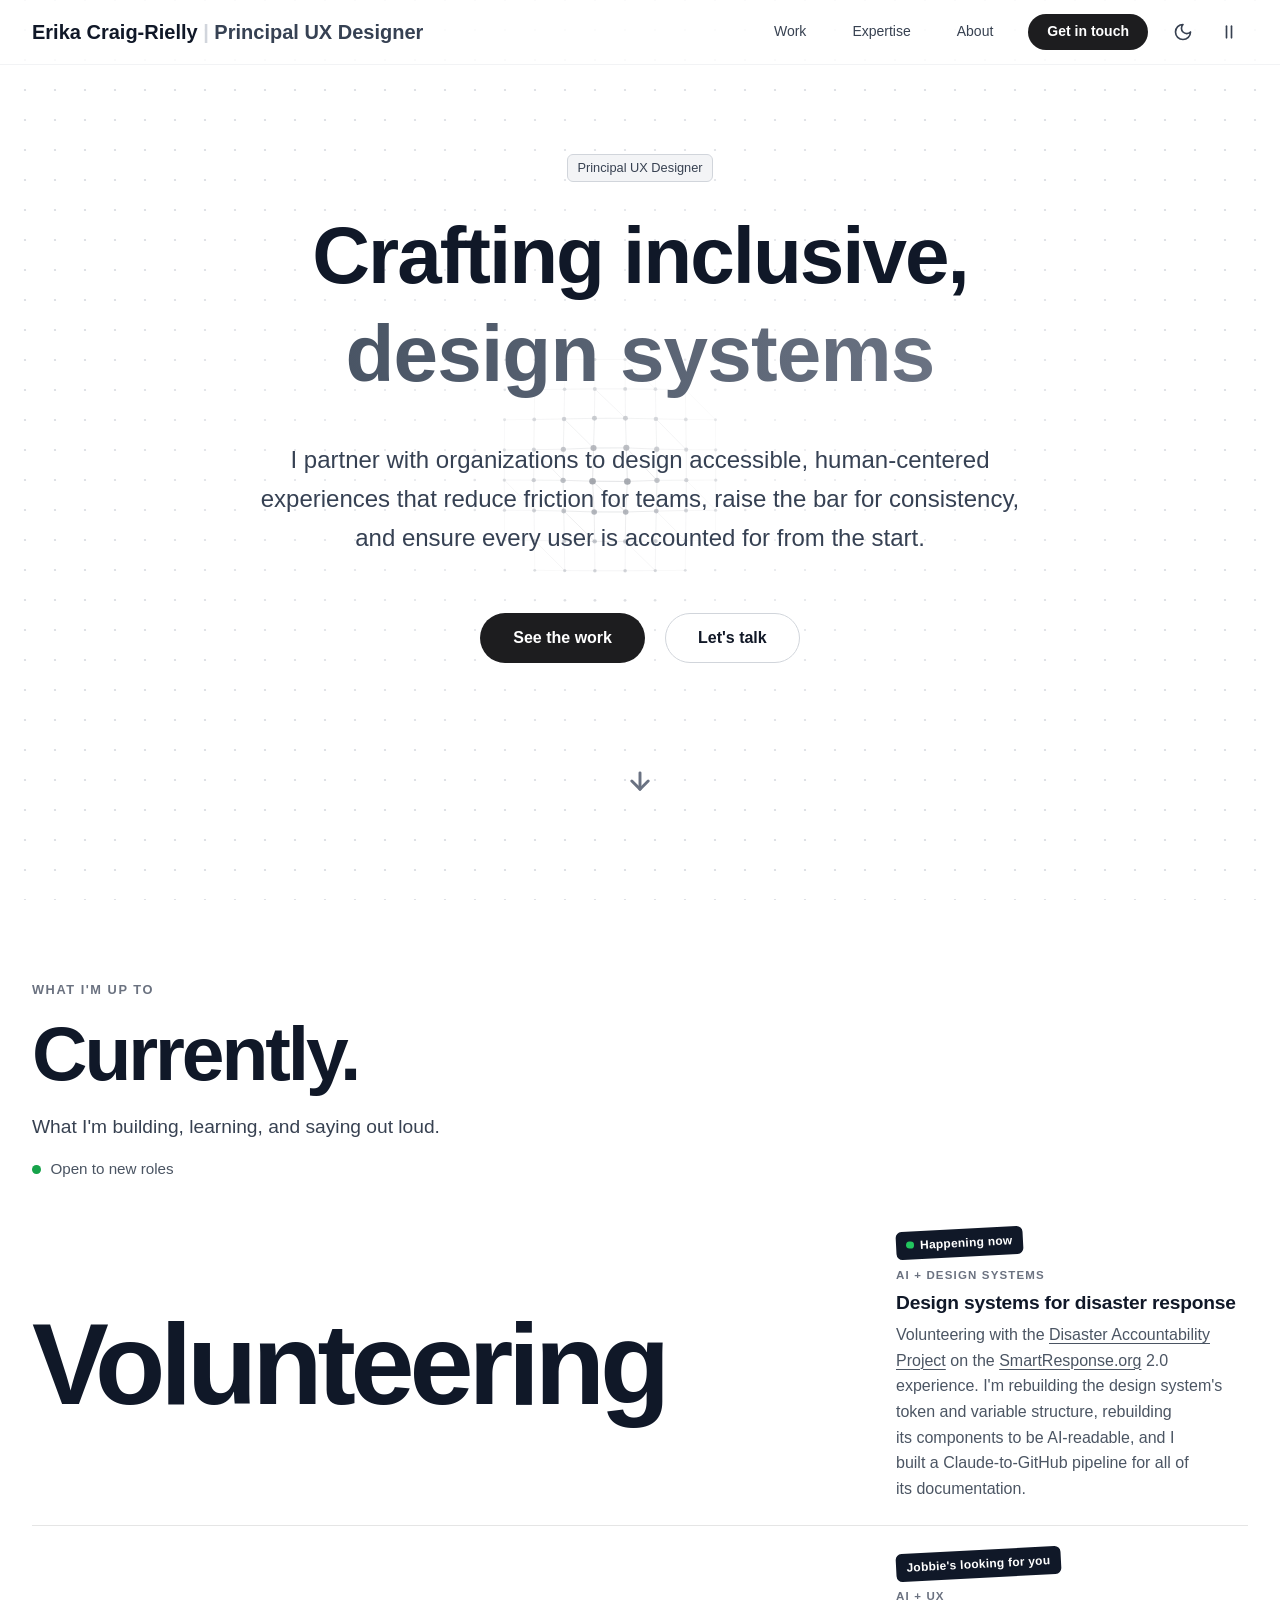
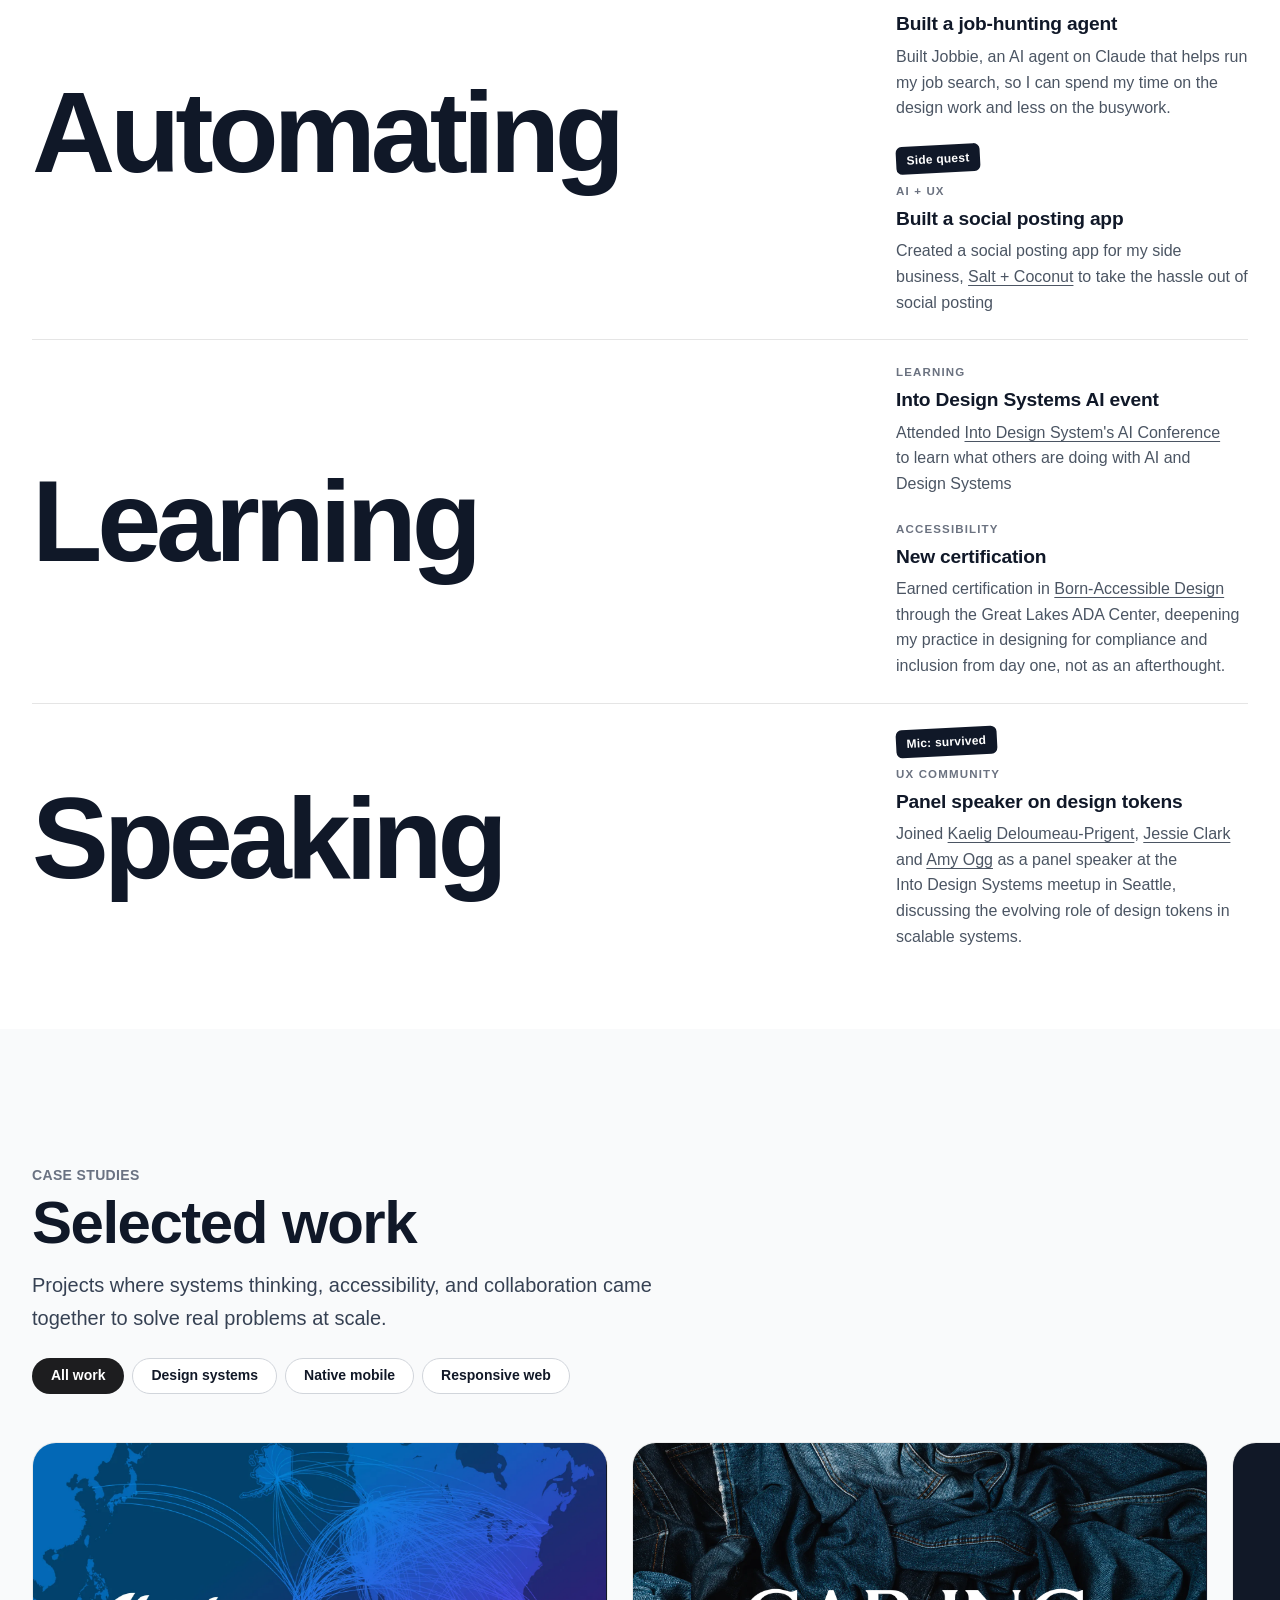
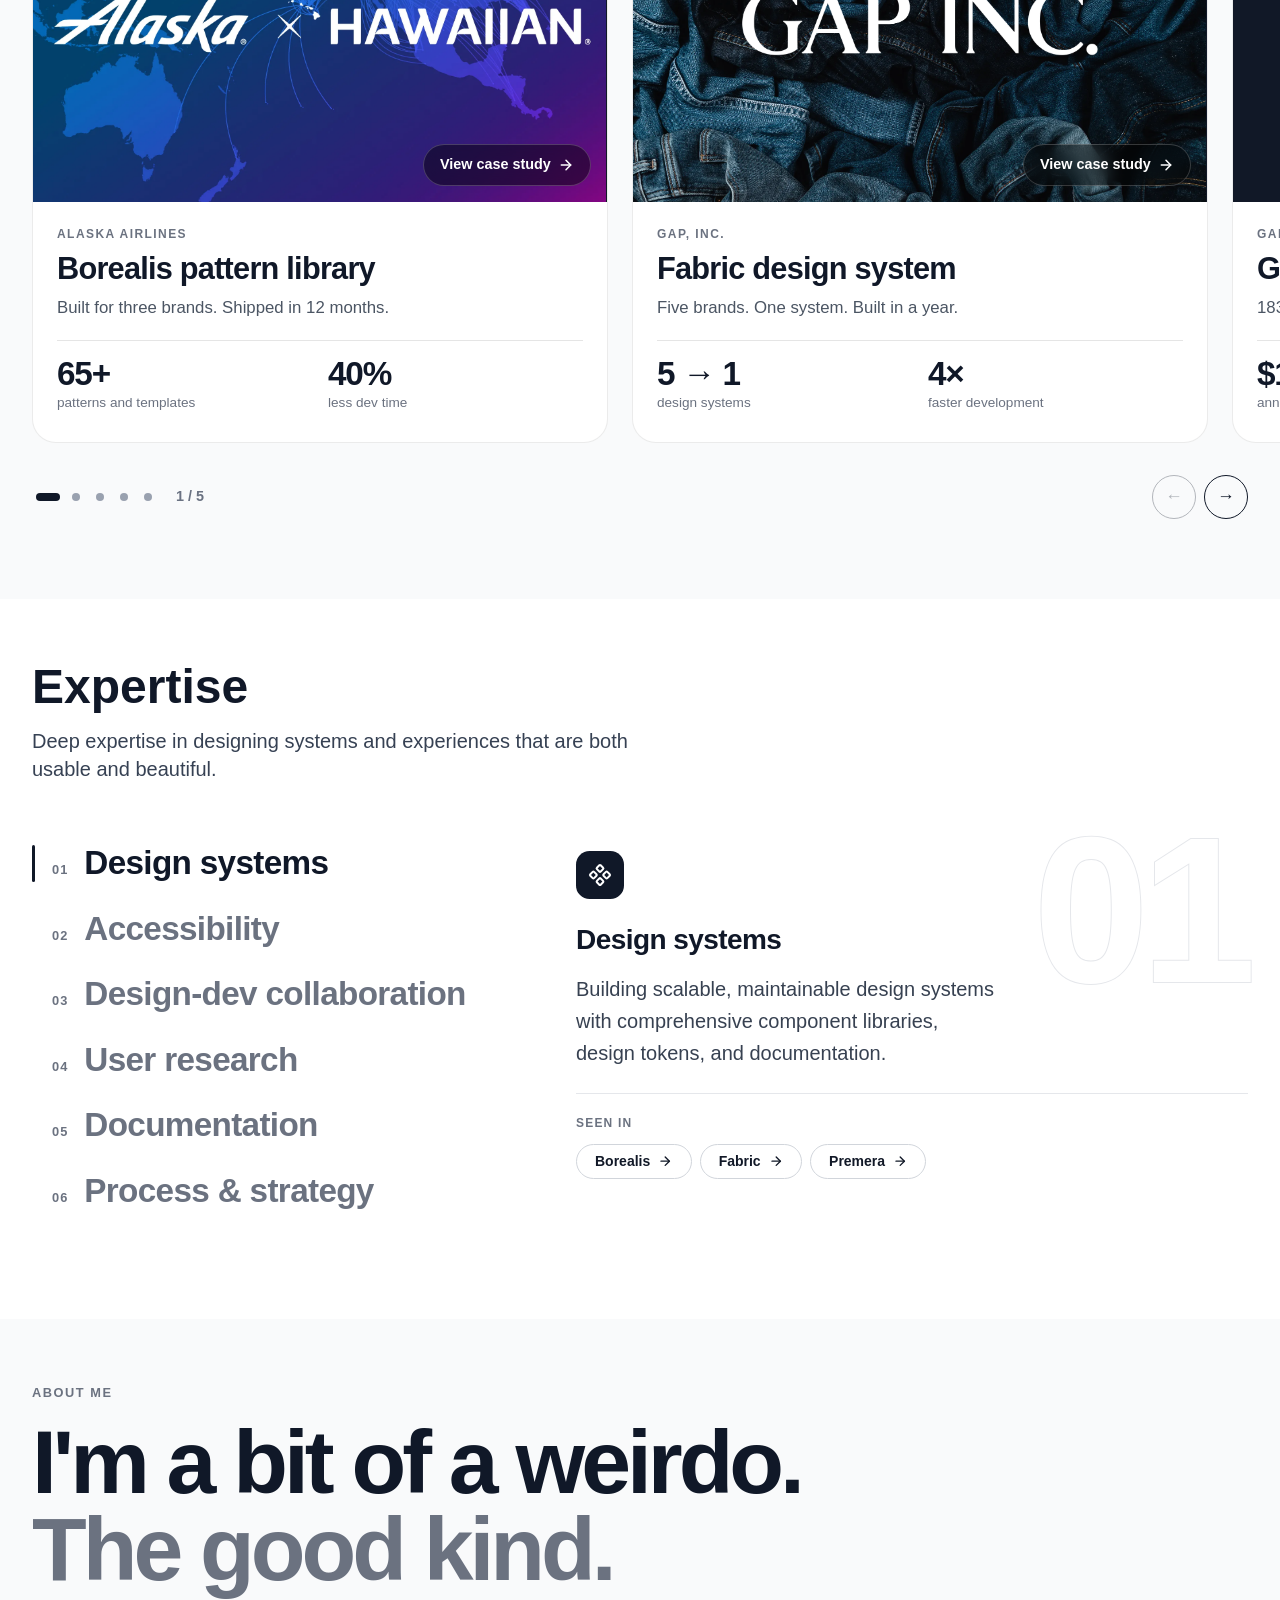
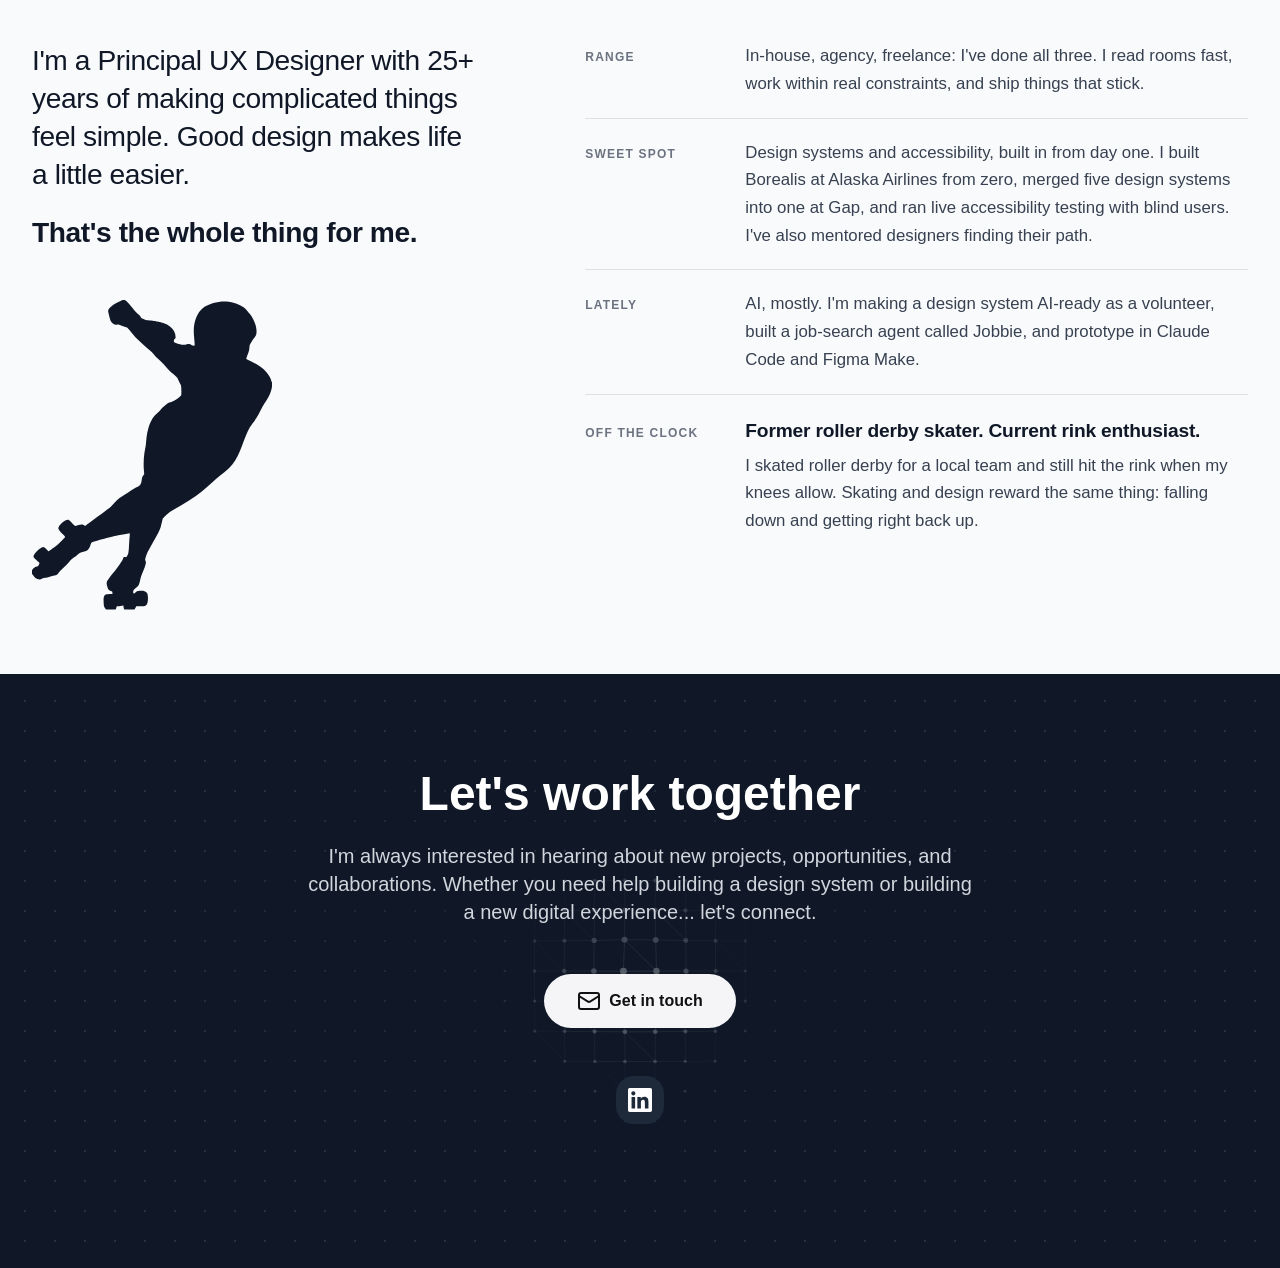
==== index.html @ 73c4fbef "Add portfolio site Co-Authored-By: Claude Opus 5.5 <noreply@anthropic.com> Claude-Session: https://c" ====
<!doctype html><html lang="en"><head><meta charset="utf-8"><meta name="viewport" content="width=device-width, initial-scale=1, viewport-fit=cover">
<title>Erika Craig-Rielly Portfolio</title>
<meta name="description" content="Seattle-based Principal UX Designer with 25+ years of experience. Design systems, responsive web, native mobile, accessibility, and AI workflows.">
<link rel="canonical" href="https://molecularleveldesigns.com/">
<meta property="og:type" content="website">
<meta property="og:url" content="https://molecularleveldesigns.com/">
<meta property="og:title" content="Erika Craig-Rielly | Principal UX Designer">
<meta property="og:description" content="Seattle-based Principal UX Designer with 25+ years of experience. Design systems, responsive web, native mobile, accessibility, and AI workflows.">
<link rel="stylesheet" href="site.css">
<script>
/* Pick light/dark before first paint. The viewer's data-theme wins; otherwise follow the OS. */
(function(){var r=document.documentElement,t=r.getAttribute('data-theme'),m=matchMedia('(prefers-color-scheme: dark)').matches;
if(t==='dark'||(t!=='light'&&m))r.classList.add('dark');})();
</script>
<style>
/* Motion layer on top of the existing site styles. Colors come from the site's own Tailwind tokens. */
:root{--ease-out:cubic-bezier(.16,1,.3,1);--ease-io:cubic-bezier(.65,0,.35,1);--page:#fff;--ink:#101828;color-scheme:light}
:root.dark{--page:#000;--ink:#fff;color-scheme:dark}
html{scroll-padding-top:72px}
html.ready{scroll-behavior:smooth}
html,body{overflow-x:clip}
body{background:var(--page);color:var(--ink);font-family:-apple-system,BlinkMacSystemFont,"Segoe UI",Roboto,"Helvetica Neue",Arial,sans-serif;-webkit-font-smoothing:antialiased}
#topnav{padding-top:env(safe-area-inset-top,0px)}
.dark .i-moon,html:not(.dark) .i-sun{display:none}
.paused .i-pause,html:not(.paused) .i-play{display:none}

/* small utility gaps not in the compiled stylesheet */
@media (min-width:48rem){.md\:inline-block{display:inline-block}}
.mb-4{margin-bottom:1rem}.object-left{object-position:left}.select-all{user-select:all}

/* scroll progress */
.progress{position:fixed;inset:0 0 auto;height:2px;z-index:60;background:var(--ink);transform-origin:0 50%;transform:scaleX(var(--p,0));opacity:.85;pointer-events:none}
#topnav{transition:box-shadow .4s var(--ease-out),background-color .3s}
#topnav.scrolled{box-shadow:0 8px 30px -12px rgb(0 0 0 / .18)}

/* hero entrance */
@keyframes rise{from{opacity:0;transform:translateY(28px);filter:blur(8px)}to{opacity:1;transform:none;filter:none}}
.enter{animation:rise 1s var(--ease-out) both;animation-delay:calc(var(--d,0) * 110ms + 80ms)}

/* rotating headline */
.rotator .words{display:inline-grid;justify-items:center}
/* every phrase on one line, so the block height never changes */
.rotator{font-size:1em;line-height:1.15;white-space:nowrap;margin-top:.12em;letter-spacing:-.01em}
@media (max-width:480px){#hero-heading{font-size:2.125rem}}
@media (min-width:768px){#hero-heading{font-size:5rem}}
.rotator .word{grid-area:1/1;display:inline-block;opacity:0;transform:translateY(.45em);filter:blur(10px);transition:opacity .7s var(--ease-out),transform .8s var(--ease-out),filter .7s var(--ease-out)}
.rotator .word.is-on{opacity:1;transform:none;filter:none}
.rotator .word.is-out{opacity:0;transform:translateY(-.45em);filter:blur(10px)}

/* hero background drift + parallax */
.hero-bg{transform:scale(1.12) scaleY(var(--flip,1));animation:drift 38s var(--ease-io) infinite alternate;will-change:transform}
.hero-bg.flip{--flip:-1}
@keyframes drift{from{transform:translate3d(-1.5%,0,0) scale(1.12) scaleY(var(--flip,1))}to{transform:translate3d(1.5%,-2%,0) scale(1.2) scaleY(var(--flip,1))}}

/* ===== "What I'm up to": bento grid (featured tile + five) ===== */
.now-head{display:flex;flex-wrap:wrap;align-items:flex-end;justify-content:space-between;gap:.75rem 2rem;margin-bottom:2.5rem}
.now-sub{display:inline-flex;align-items:center;gap:.6rem;font-size:.95rem;font-weight:500;color:#4b5563}
.dark .now-sub{color:#9ca3af}
.now-live{width:.55rem;height:.55rem;border-radius:50%;background:#16a34a;box-shadow:0 0 0 0 rgb(22 163 74 / .5);animation:livePulse 2.4s ease-out infinite}
@keyframes livePulse{0%{box-shadow:0 0 0 0 rgb(22 163 74 / .45)}70%,100%{box-shadow:0 0 0 .5rem rgb(22 163 74 / 0)}}
/* "Staying sharp": giant outlined verbs that ink in as they pass the middle of the screen */
#now{--sh-ink:#101828;--sh-bg:#fff;--sh-line:rgb(0 0 0 / .1)}
.dark #now{--sh-ink:#fff;--sh-bg:#0a0f1a;--sh-line:rgb(255 255 255 / .12)}
.sh-head{display:grid;gap:1rem 4rem;margin-bottom:3rem}
.sh-kicker{font-size:.8rem;font-weight:600;letter-spacing:.12em;text-transform:uppercase;color:#6b7280}
.sh-h{font-size:clamp(2.5rem,6vw,5rem);line-height:1;font-weight:800;letter-spacing:-.04em;color:var(--sh-ink)}
.sh-intro{display:grid;gap:1rem;align-content:end}
.sh-intro>p:first-child{font-size:1.2rem;line-height:1.55;color:#374151;max-width:40ch}
.dark .sh-intro>p:first-child{color:#d1d5db}
.sh-h{margin-bottom:.25rem}
.sh-list{list-style:none;margin:0;padding:0}
.sh-row:first-child{padding-top:0}
.sh-row:last-child{border-bottom:0;padding-bottom:0}
.sh-row{display:grid;gap:.75rem;padding:1.75rem 0;border-bottom:1px solid var(--sh-line)}
.sh-verb{font-size:clamp(2.75rem,9vw,7.5rem);line-height:.95;font-weight:800;letter-spacing:-.045em;color:var(--sh-ink);
  overflow-wrap:anywhere}
.sh-detail{position:relative;display:grid;gap:1.5rem;align-content:center}
.sh-entry{display:grid;gap:.3rem}
.sh-cat{font-size:.72rem;font-weight:600;letter-spacing:.1em;text-transform:uppercase;color:#6b7280}
.sh-title{font-size:1.2rem;font-weight:700;letter-spacing:-.01em;color:var(--sh-ink)}
.sh-text{color:#4b5563;line-height:1.6;max-width:46ch}
.dark .sh-text{color:#9ca3af}
.sh-text a{color:inherit!important;text-decoration:underline;text-underline-offset:3px;text-decoration-thickness:1px}
.sh-text a:hover{text-decoration-thickness:2px}
.sh-aside{justify-self:start;display:inline-flex;align-items:center;gap:.4rem;margin-bottom:.35rem;padding:.3rem .65rem;border-radius:6px;font-size:.75rem;font-weight:700;letter-spacing:.02em;
  background:var(--sh-ink);color:var(--sh-bg);transform:rotate(-3deg)}
.sh-aside.is-now::before{content:"";width:.45rem;height:.45rem;border-radius:50%;background:#22c55e}
@media (min-width:768px){
  .sh-row{grid-template-columns:minmax(0,1fr) minmax(16rem,22rem);column-gap:3rem;align-items:center;padding:1.5rem 0}
}
@supports (animation-timeline: view()){
  @keyframes shInk{0%,100%{color:var(--sh-bg)}38%,62%{color:var(--sh-ink)}}
  @keyframes shIn{from{opacity:0;transform:translateX(24px)}to{opacity:1;transform:none}}
  .sh-detail{animation:shIn linear both;animation-timeline:view(block 0% calc(25% + var(--foot, 0px)));animation-range:entry 10% cover 30%}
}
@media (prefers-reduced-motion: reduce){.sh-verb,.sh-detail{animation:none!important;color:var(--sh-ink)}.now-live{animation:none}}
html.paused .sh-verb,html.paused .sh-detail{animation:none!important;color:var(--sh-ink)}
html.paused .now-live{animation:none}

/* ===== Expertise explorer: big skill list (left) + detail panel with linked case studies (right) ===== */
.xe{display:grid;gap:1rem}
.xe-tab{all:unset;box-sizing:border-box;display:flex;align-items:baseline;gap:1rem;width:100%;cursor:default}
.xe-n{font-size:.8rem;font-weight:600;letter-spacing:.08em;color:#6b7280;font-variant-numeric:tabular-nums}
.xe-name{font-size:1.5rem;font-weight:700;letter-spacing:-.02em;line-height:1.15;color:#101828}
.dark .xe-name{color:#fff}
.xe-panel{position:relative;padding:1rem 0 .25rem 2.3rem;margin-top:.25rem}
.xe-big{position:absolute;right:0;top:-.1em;font-size:7rem;font-weight:800;line-height:1;letter-spacing:-.04em;color:#fff;-webkit-text-stroke:2px #e5e7eb;paint-order:stroke fill;pointer-events:none}
.dark .xe-big{-webkit-text-stroke-color:rgb(255 255 255 / .1);color:#0a0f1a}
.xe-ic{position:relative;width:3rem;height:3rem;border-radius:.85rem;display:grid;place-items:center;background:#101828;color:#fff;margin-bottom:1.25rem}
.dark .xe-ic{background:#fff;color:#101828}
.xe-h{display:none}
.xe-p{position:relative;font-size:1.1rem;line-height:1.6;color:#374151;max-width:38ch}
.dark .xe-p{color:#d1d5db}
.xe-seen{position:relative;margin-top:1.5rem;padding-top:1.25rem;border-top:1px solid #e5e7eb}
.dark .xe-seen{border-top-color:rgb(255 255 255 / .1)}
.xe-lab{font-size:.75rem;font-weight:600;letter-spacing:.1em;text-transform:uppercase;color:#6b7280;margin-bottom:.75rem}
.xe-chips{display:flex;flex-wrap:wrap;gap:.5rem}
.xe-chips svg{width:.9rem;height:.9rem}
.xe-item{padding:1.5rem 0;border-top:1px solid rgb(0 0 0 / .1)}
.dark .xe-item{border-top-color:rgb(255 255 255 / .12)}
@media (max-width:63.99rem){
  .xe{gap:0}
  .xe-item{padding:1.1rem 0}
  .xe-item:first-child{border-top:0;padding-top:.25rem}
  .xe-panel .xe-seen{border-top:0;padding-top:0}
  .xe-item:last-child{padding-bottom:0}
  .xe-tab{cursor:pointer;align-items:center}
  .xe-tab::after{content:"";margin-left:auto;width:.6rem;height:.6rem;border-right:2px solid currentColor;border-bottom:2px solid currentColor;transform:rotate(45deg) translate(-2px,-2px);transition:transform .25s ease;color:#6b7280}
  .xe-item.is-on .xe-tab::after{transform:rotate(-135deg)}
  .xe-item:not(.is-on) .xe-panel{display:none}
  .xe-tab:focus-visible{outline:2px solid currentColor;outline-offset:4px;border-radius:4px}
}
@media (min-width:64rem){
  .xe{grid-template-columns:minmax(0,5fr) minmax(0,7fr);grid-auto-rows:auto;column-gap:4rem;row-gap:0;align-items:start}
  .xe-item{display:contents}
  .xe-item{border:0!important;padding:0}
  .xe-tab{grid-column:1;position:relative;padding:.85rem 0 .85rem 1.25rem;cursor:pointer}
  .xe-tab::before{content:"";position:absolute;left:0;top:.9rem;bottom:.9rem;width:3px;border-radius:3px;background:#101828;transform:scaleY(0);transition:transform .35s cubic-bezier(.2,.8,.2,1)}
  .dark .xe-tab::before{background:#fff}
  .xe-name{font-size:clamp(1.6rem,2.6vw,2.4rem);color:#9ca3af;transition:color .2s ease}
  .dark .xe-name{color:#6b7280}
  .xe-tab:hover .xe-name{color:#4b5563}
  .dark .xe-tab:hover .xe-name{color:#d1d5db}
  .xe-item.is-on .xe-name{color:#101828}
  .dark .xe-item.is-on .xe-name{color:#fff}
  .xe-item.is-on .xe-tab::before{transform:scaleY(1)}
  .xe-tab:focus-visible{outline:2px solid currentColor;outline-offset:2px;border-radius:4px}
  .xe-panel{grid-column:2;grid-row:1 / span 6;margin-top:0;padding:1.25rem 0 0;min-height:100%;position:sticky;top:6rem;
    opacity:0;visibility:hidden;transform:translateY(10px);transition:opacity .35s ease,transform .45s cubic-bezier(.2,.8,.2,1),visibility 0s .45s}
  .xe-item.is-on .xe-panel{opacity:1;visibility:visible;transform:none;transition:opacity .35s ease .05s,transform .45s cubic-bezier(.2,.8,.2,1) .05s,visibility 0s}
  .xe-h{display:block;position:relative;font-size:1.75rem;font-weight:700;letter-spacing:-.02em;color:#101828;margin-bottom:.75rem}
  .dark .xe-h{color:#fff}
  .xe-p{font-size:1.25rem}
  .xe-big{font-size:13rem;top:-.12em;right:0}
}
@media (prefers-reduced-motion: reduce){.xe-panel,.xe-tab::before{transition:none!important;transform:none!important}}

/* ===== About: editorial, no cards ===== */
.ab-kicker{font-size:.8rem;font-weight:600;letter-spacing:.12em;text-transform:uppercase;color:#6b7280;margin-bottom:1rem}
.ab-h{font-size:clamp(2.6rem,7vw,6rem);line-height:.98;font-weight:800;letter-spacing:-.045em;color:#101828}
.dark .ab-h{color:#fff}
.ab-h span{display:block;color:#9ca3af}
.dark .ab-h span{color:#6b7280}
.ab-grid{display:grid;gap:2.5rem;margin-top:3rem}
.ab-lead p{font-size:clamp(1.35rem,2.2vw,1.9rem);line-height:1.35;letter-spacing:-.015em;font-weight:500;color:#101828}
.dark .ab-lead p{color:#fff}
.ab-lead .ab-kick{margin-top:1.25rem;font-weight:700}
.ab-facts{margin:0;display:grid}
.ab-fact{display:grid;gap:.4rem;padding:1.25rem 0;border-top:1px solid rgb(0 0 0 / .1)}
.dark .ab-fact{border-top-color:rgb(255 255 255 / .12)}
.ab-fact:first-child{border-top:0;padding-top:0}
.ab-fact dt{font-size:.75rem;font-weight:600;letter-spacing:.1em;text-transform:uppercase;color:#6b7280}
.ab-fact dd{margin:0;font-size:1.05rem;line-height:1.65;color:#374151}
.dark .ab-fact dd{color:#d1d5db}
.ab-derby{position:relative;display:grid;gap:2rem;align-items:end;margin-top:4rem;padding-top:3rem;border-top:1px solid rgb(0 0 0 / .1)}
.dark .ab-derby{border-top-color:rgb(255 255 255 / .12)}
.ab-derby-h{font-size:clamp(2rem,4.5vw,3.75rem);line-height:1.02;font-weight:800;letter-spacing:-.035em;color:#101828}
.dark .ab-derby-h{color:#fff}
.ab-derby-h span{display:block;color:#9ca3af}
.dark .ab-derby-h span{color:#6b7280}
.ab-derby-p{margin-top:1.25rem;font-size:1.05rem;line-height:1.65;color:#374151;max-width:48ch}
.dark .ab-derby-p{color:#d1d5db}
.ab-skater{justify-self:end}
.ab-skater svg{display:block;width:170px;height:auto;fill:#101828;transition:fill .3s}
.dark .ab-skater svg{fill:#fff}
@media (min-width:1024px){
  .ab-grid{grid-template-columns:minmax(0,5fr) minmax(0,7fr);column-gap:5rem;align-items:start}
  .ab-fact{grid-template-columns:8rem minmax(0,1fr);column-gap:2rem;align-items:baseline}
  .ab-derby{grid-template-columns:minmax(0,1fr) auto}
  .ab-skater svg{width:280px}
}

/* About: skater rides alongside the story instead of trailing after it */
.ab-lead p,.ab-fact dd{text-wrap:pretty}
.ab-skater .skater{animation:none!important;transform:none}
.ab-h,.ab-fact-derby strong{text-wrap:balance}
.ab-wrap{display:grid;grid-template-columns:minmax(0,1fr)}
.ab-wrap>.ab-grid{display:contents}
.ab-wrap>.ab-kicker{order:0}.ab-wrap>.ab-h{order:1}.ab-wrap .ab-lead{order:2;margin-top:2.5rem}.ab-wrap>.ab-skater{order:4}.ab-wrap .ab-facts{order:3;margin-top:2.5rem}
.ab-wrap>.ab-skater{justify-self:end;margin-top:2rem}
.ab-wrap>.ab-skater svg{width:150px}
.ab-fact-derby strong{display:block;margin-bottom:.35rem;font-size:1.2rem;font-weight:700;letter-spacing:-.01em;color:#101828}
.dark .ab-fact-derby strong{color:#fff}
@media (min-width:1024px){
  .ab-wrap{grid-template-columns:minmax(0,5fr) minmax(0,7fr);column-gap:5rem;align-items:start}
  .ab-wrap>.ab-kicker{grid-column:1 / -1;grid-row:1}
  .ab-wrap>.ab-h{grid-column:1 / -1;grid-row:2}
  .ab-wrap .ab-lead{grid-column:1;grid-row:3;margin-top:3rem}
  .ab-wrap>.ab-skater{grid-column:1;grid-row:4;margin-top:3rem;justify-self:start}
  .ab-wrap .ab-facts{grid-column:2;grid-row:3 / span 2;margin-top:3rem}
  .ab-wrap>.ab-skater svg{width:240px}
}

/* footer: same molecular dot field as the hero, tuned for the dark band */
.foot-field{position:absolute;inset:0;width:100%;height:100%;z-index:0;touch-action:pan-y;
  -webkit-mask-image:radial-gradient(ellipse 55% 55% at 50% 45%,rgb(0 0 0 / .3) 0%,#000 75%);mask-image:radial-gradient(ellipse 55% 55% at 50% 45%,rgb(0 0 0 / .3) 0%,#000 75%)}

/* home work filters: one swipeable row on phones and tablets, running to the screen edges */
@media (max-width:63.99rem){
  .ftabs{flex-wrap:nowrap;overflow-x:auto;scrollbar-width:none;overscroll-behavior-x:contain;margin-inline:-1.5rem;padding:.25rem 1.5rem;scroll-padding-inline:1.5rem}
  .ftabs::-webkit-scrollbar{display:none}
  .ftabs>.ftab{flex:none}
}

/* "Staying sharp" on phones: one swipeable card per activity, edge to edge, dots below */
.sh-pager{display:none}
@media (max-width:47.99rem){
  ol.sh-list{display:flex;gap:1rem;overflow-x:auto;scroll-snap-type:x mandatory;scrollbar-width:none;overscroll-behavior-x:contain;margin-inline:-1.5rem;padding-inline:1.5rem;scroll-padding-inline:1.5rem;align-items:stretch}
  ol.sh-list::-webkit-scrollbar{display:none}
  ol.sh-list>.sh-row{flex:0 0 86%;min-width:0;scroll-snap-align:start;border-bottom:0;padding:0;align-content:start}
  ol.sh-list .sh-verb{font-size:2.6rem}
  .sh-pager{display:flex;gap:.5rem;align-items:center;margin-top:1.75rem}
  .sh-pip{position:relative;width:.5rem;height:.5rem;padding:0;border:0;border-radius:9999px;background:#9ca3af;cursor:pointer;transition:width .3s ease,background-color .3s ease}
  .sh-pip::before{content:"";position:absolute;inset:-18px -4px}
  .sh-pip[aria-current=true]{width:1.5rem;background:#111827}
  .dark .sh-pip{background:#4b5563}
  .dark .sh-pip[aria-current=true]{background:#fff}
}

/* phones: the hero hugs its content, so Selected work sits the same distance below it as other sections */
@media (max-width:47.99rem){
  #hero{min-height:auto;padding-top:6.5rem;padding-bottom:1rem}
  #hero a[href="#now"]{margin-top:2.5rem}
  #work{padding-top:3rem}
  #work .wk-head{margin-top:0}
}

/* phones: a tighter About section */
@media (max-width:47.99rem){
  #about{padding-top:3rem;padding-bottom:3rem}
  #about .ab-kicker{margin-bottom:.6rem}
  #about .ab-h{font-size:2.35rem}
  #about .ab-wrap .ab-lead{margin-top:1.5rem}
  #about .ab-lead p{font-size:1.2rem;line-height:1.4}
  #about .ab-lead .ab-kick{margin-top:.75rem}
  #about .ab-wrap .ab-facts{margin-top:1.75rem}
  #about .ab-fact{padding:1rem 0;gap:.3rem}
  #about .ab-fact:first-child{padding-top:0}
  #about .ab-fact dd{font-size:1rem;line-height:1.6}
  #about .ab-fact-derby strong{font-size:1.1rem}
  #about .ab-wrap>.ab-skater{margin-top:.5rem}
  #about .ab-wrap>.ab-skater svg{width:110px}
}

/* typography: no widows or orphans anywhere (even line breaks for body copy, balanced headings) */
p,li,dd,dt,blockquote,figcaption{text-wrap:pretty}
h1,h2,h3,h4,h5,h6{text-wrap:balance}

/* mobile menu (below 768px the nav links collapse behind a menu button) */
.nav-menu-btn .i-close,.nav-menu-btn[aria-expanded=true] .i-menu{display:none}
.nav-menu-btn[aria-expanded=true] .i-close{display:inline}
.mobile-menu{display:grid;gap:0;padding:.25rem 0 1.5rem}
.mobile-menu .mm-link{display:block;padding:.9rem 0;font-size:1.25rem;font-weight:600;letter-spacing:-.01em;color:#101828;border-bottom:1px solid rgb(0 0 0 / .08);text-decoration:none}
.dark .mobile-menu .mm-link{color:#fff;border-bottom-color:rgb(255 255 255 / .1)}
.mobile-menu .btn{justify-self:start;margin-top:1.25rem}
.mobile-menu .btn svg{width:.9rem;height:.9rem}
@media (min-width:48rem){.nav-menu-btn,.mobile-menu{display:none!important}}

/* ===== Accessibility pass ===== */
/* contrast: small gray labels reach 4.5:1 and large gray display text reaches 3:1, in both themes */
html:not(.dark) :is(#outcomes-section, .fs-head) .text-gray-400, html:not(.dark) span.text-gray-400{color:#6b7280}
html:not(.dark) .fs-tab:not([aria-selected="true"]) .fs-tab-n{color:#4b5563;opacity:1}
html:not(.dark) .ramp-before span{color:#6b7280}
html:not(.dark) .xe-name{color:#6b7280}
html:not(.dark) .ab-h span{color:#6b7280}
html.dark :is(.sh-kicker,.sh-cat,.wk-client,.wk-lab,.xe-lab,.xe-n,.ab-kicker,.ab-fact dt,.fs-kicker,.ch-label,.n-kind,.ramp-after small,cite,.now-sub){color:#9ca3af}
html.dark figcaption{color:#9ca3af}
/* touch targets: every pagination dot is at least 24px wide */
button.dot{min-width:24px}
/* chapter panels can take keyboard focus (so their content can be scrolled and read) */
.fs-track:focus-visible{outline:2px solid currentColor;outline-offset:4px;border-radius:8px}
/* swipe rows take keyboard focus only while they actually scroll (set in script) */
.swipe-focus:focus-visible{outline:2px solid currentColor;outline-offset:4px;border-radius:8px}
/* pagination dots: each button is a 24px target; the visible dot is drawn inside it */
.sap-pager,.sh-pager{gap:0!important}
button.sap-pip,button.sh-pip{width:24px!important;height:24px!important;min-width:24px;background:none!important;display:inline-flex;align-items:center;justify-content:center;padding:0}
button.sap-pip[aria-current=true],button.sh-pip[aria-current=true]{width:32px!important}
button.sap-pip::before,button.sh-pip::before{content:none!important}
button.sap-pip::after,button.sh-pip::after{content:"";display:block;width:.5rem;height:.5rem;border-radius:9999px;background:#9ca3af;transition:width .3s ease,background-color .3s ease}
button.sap-pip[aria-current=true]::after,button.sh-pip[aria-current=true]::after{width:1.5rem;background:#111827}
.dark button.sap-pip::after,.dark button.sh-pip::after{background:#4b5563}
.dark button.sap-pip[aria-current=true]::after,.dark button.sh-pip[aria-current=true]::after{background:#fff}
.ba-pager button.sap-pip::after{background:#4b5563}
.ba-pager button.sap-pip[aria-current=true]::after{background:#fff}

/* ===== Button system: 2 sizes (sm, lg) x primary / secondary / ghost (+ icon).
   Every button hovers the same way: a color shift only, no movement, no shadow change. ===== */
.btn{display:inline-flex;align-items:center;justify-content:center;gap:.5rem;border-radius:9999px;border:1px solid transparent;font-weight:600;line-height:1.25;white-space:nowrap;text-decoration:none;cursor:pointer;box-shadow:none;transform:none;transition:background-color .2s ease,border-color .2s ease,color .2s ease}
.btn.hidden{display:none}
@media (min-width:768px){.btn.md\:inline-flex{display:inline-flex}}
.btn-sm{padding:.5rem 1.125rem;font-size:.875rem}
.btn-lg{padding:.875rem 2rem;font-size:1rem}
.btn-icon{padding:.5rem;border-radius:9999px}
.btn:focus-visible{outline:2px solid #1d1d1f;outline-offset:3px}
.dark .btn:focus-visible,.btn.on-dark:focus-visible{outline-color:#fff}
.btn-primary{background:#1d1d1f;color:#fff}
.btn-primary:hover{background:#48484a}
.dark .btn-primary,.btn-primary.on-dark{background:#f5f5f7;color:#111}
.dark .btn-primary:hover,.btn-primary.on-dark:hover{background:#d1d5db}
.btn-secondary{background:#fff;border-color:#d1d5db;color:#111827}
.btn-secondary:hover{background:#e5e7eb;border-color:#9ca3af}
.dark .btn-secondary,.btn-secondary.on-dark{background:rgb(255 255 255 / .08);border-color:rgb(255 255 255 / .25);color:#fff}
.dark .btn-secondary:hover,.btn-secondary.on-dark:hover{background:#3a3a3c;border-color:rgb(255 255 255 / .45)}
.btn-ghost{background:transparent;color:#374151;font-weight:500}
.btn-ghost:hover{background:#e5e7eb;color:#111827}
.dark .btn-ghost{color:#d1d5db}
.dark .btn-ghost:hover{background:#3a3a3c;color:#fff}
/* round arrow buttons use the same hover as secondary */
.wk-arrows button:hover:not(:disabled),.fs-pager button.fs-prev:hover:not(:disabled),.fs-pager button.fs-next:hover:not(:disabled){background:#e5e7eb;color:#111827}
.dark .wk-arrows button:hover:not(:disabled),.dark .fs-pager button.fs-prev:hover:not(:disabled),.dark .fs-pager button.fs-next:hover:not(:disabled){background:#3a3a3c;color:#fff}

/* magnetic buttons */
.magnet{display:inline-flex;align-items:center;gap:.5rem;transform:translate(var(--mx,0),var(--my,0));transition:transform .35s var(--ease-out),box-shadow .3s,background-color .3s}

/* case study imagery: hover */
.cs-frame{transition:box-shadow .7s var(--ease-out)}
.group:hover .cs-frame{box-shadow:0 40px 80px -30px rgb(0 0 0 / .35)}
.cs-img{transition:transform 1.1s var(--ease-out)}
.group:hover .cs-img{transform:scale(1.05)}
.gap-logo{transition:transform 1.1s var(--ease-out)}
.group:hover .gap-logo{transform:translate(-50%,-50%) scale(.96)}
.cs-pill{transition:background-color .3s,transform .5s var(--ease-out)}
.group:hover .cs-pill{background:rgb(0 0 0 / .62);transform:translateY(-4px)}
.ic{transition:transform .5s var(--ease-out)}
.outcome:hover .ic,.exp-card:hover .ic{transform:rotate(-8deg) scale(1.08)}
.exp-card,.now-card{transition:transform .5s var(--ease-out),box-shadow .5s,border-color .3s}
.exp-card:hover,.now-card:hover{transform:translateY(-6px)}

/* filter transitions */
.case{transition:opacity .45s var(--ease-out),transform .45s var(--ease-out)}
.case.is-leaving{opacity:0;transform:translateY(16px)}
.case[hidden]{display:none}

/* now carousel: full-bleed like the original */
.now-track{margin-left:calc(50% - 50vw);width:100vw;padding-left:max(24px,calc(50vw - 50% + 0px));padding-right:max(24px,calc(50vw - 50%))}
@media (min-width:80rem){.now-track{padding-left:calc(50vw - 40rem + 2rem);padding-right:calc(50vw - 40rem + 2rem)}}

/* skater: idle glide */
.skater{transform-origin:45% 98%;animation:glide 5.5s var(--ease-io) infinite}
@keyframes glide{0%,100%{transform:rotate(-2.5deg) translateX(-6px)}50%{transform:rotate(2.5deg) translateX(10px)}}

/* scroll-driven reveals. Without support, everything simply stays visible. */
@supports (animation-timeline: view()){
  @keyframes reveal{from{opacity:0;transform:translateY(48px)}to{opacity:1;transform:none}}
  @keyframes unclip{from{clip-path:inset(7% 5% 7% 5% round 48px);transform:scale(.97)}to{clip-path:inset(0 0 0 0 round 24px);transform:none}}
  @keyframes parallax{from{transform:scale(1.14) translateY(-4%)}to{transform:scale(1.04) translateY(4%)}}
  @keyframes slideL{from{opacity:0;transform:translateX(56px)}to{opacity:1;transform:none}}
  @keyframes skateIn{from{opacity:0;translate:120px 0}to{opacity:1;translate:0 0}}
  @keyframes track{from{letter-spacing:.06em;opacity:.2}to{letter-spacing:-.025em;opacity:1}}

  .rv-head{animation:reveal linear both;animation-timeline:view(block 0% calc(25% + var(--foot, 0px)));animation-range:entry 5% cover 28%}
  .big-head{animation-name:track}
  .cs-frame{animation:unclip linear both;animation-timeline:view(block 0% calc(25% + var(--foot, 0px)));animation-range:entry 0% cover 40%}
  .cs-parallax{animation:parallax linear both;animation-timeline:view(block 0% calc(25% + var(--foot, 0px)));animation-range:cover 0% cover 100%}
  .cs-copy{animation:reveal linear both;animation-timeline:view(block 0% calc(25% + var(--foot, 0px)));animation-range:entry 0% cover 25%}
  .outcome{animation:slideL linear both;animation-timeline:view(block 0% calc(25% + var(--foot, 0px)));animation-range:entry calc(var(--i) * 12%) cover calc(18% + var(--i) * 5%)}
  #now{view-timeline-name:--now;view-timeline-inset:0% calc(25% + var(--foot, 0px))}
  .now-card{animation:slideL linear both;animation-timeline:--now;animation-range:entry calc(5% + var(--i) * 6%) cover calc(30% + var(--i) * 4%)}
  .exp-card{animation:reveal linear both;animation-timeline:view(block 0% calc(25% + var(--foot, 0px)));animation-range:entry calc(var(--i) * 6%) cover calc(22% + var(--i) * 3%)}
  .skater-wrap{animation:skateIn linear both;animation-timeline:view(block 0% calc(25% + var(--foot, 0px)));animation-range:entry 0% cover 35%}

  /* case study page */
  @keyframes fillX{from{transform:scaleX(0)}to{transform:scaleX(1)}}
  @keyframes growY{from{transform:scaleY(0)}to{transform:scaleY(1)}}
  @keyframes pop{from{opacity:0;transform:scale(.6)}to{opacity:1;transform:none}}
  @keyframes slideR{from{opacity:0;transform:translateX(-56px)}to{opacity:1;transform:none}}
  @keyframes heroOut{to{transform:scale(1.08) translateY(6%);filter:brightness(.8)}}
  .rv{animation:reveal linear both;animation-timeline:view(block 0% calc(25% + var(--foot, 0px)));animation-range:entry calc(var(--i,0) * 6%) cover calc(24% + var(--i,0) * 3%)}
  .quote{position:relative}
  .quote::before{content:"";position:absolute;left:0;top:0;bottom:0;width:4px;background:currentColor;transform-origin:50% 0;animation:growY linear both;animation-timeline:view(block 0% calc(25% + var(--foot, 0px)));animation-range:entry 10% cover 35%}
  .chip{animation:pop linear both;animation-timeline:view(block 0% calc(25% + var(--foot, 0px)));animation-range:entry calc(var(--i,0) * 4%) cover calc(20% + var(--i,0) * 3%)}
  .from-left{animation:slideR linear both;animation-timeline:view(block 0% calc(25% + var(--foot, 0px)));animation-range:entry 0% cover 30%}
  .from-right{animation:slideL linear both;animation-timeline:view(block 0% calc(25% + var(--foot, 0px)));animation-range:entry 0% cover 30%}
  .steps{view-timeline-name:--steps;view-timeline-inset:0% calc(25% + var(--foot, 0px));position:relative}
  .steps-line{position:absolute;left:-14px;top:24px;bottom:24px;width:2px;background:currentColor;opacity:.5;transform-origin:50% 0;animation:growY linear both;animation-timeline:--steps;animation-range:contain 0% contain 100%}
  .cs-hero-img{animation:heroOut linear both;animation-timeline:scroll(root);animation-range:0 70vh}
}
@media (max-width:63.99rem){.steps-line{display:none}}
.cs-hero-img{transform-origin:50% 30%}
@media (min-width:48rem){body.cs-page{--foot:110px}}
.bar-fill{transform-origin:0 50%;transition:transform 1.3s var(--ease-out) .1s}
.bar-fill.pre{transform:scaleX(0);transition:none}
@keyframes kenburns{from{scale:1.12}to{scale:1}}
.cs-hero-wrap{animation:kenburns 2.4s var(--ease-out) both}
.step{transition:background-color .4s,transform .5s var(--ease-out)}
.step:hover{transform:translateX(6px)}
.step .num{transition:color .4s}
.step:hover .num{color:currentColor}
.brand-card{transition:transform .5s var(--ease-out),box-shadow .5s}
.brand-card:hover{transform:translateY(-4px);box-shadow:0 20px 40px -24px rgb(0 0 0 / .3);position:relative;z-index:1}


/* overview: sticky intro + constraint list that highlights the one in focus */
.ov-grid{display:grid;gap:3rem}
@media (min-width:64rem){.ov-grid{grid-template-columns:minmax(0,2fr) minmax(0,1fr);gap:5rem;align-items:start}.ov-intro{position:sticky;top:7rem}.ov-intro h2{font-size:clamp(3.5rem,5.6vw,5.5rem);line-height:1.02;letter-spacing:-.03em}}
.ov-count{margin-top:2.5rem;font-variant-numeric:tabular-nums;font-weight:700;font-size:1rem;letter-spacing:.04em;display:none}
@media (min-width:64rem){.ov-count{display:block}}
.ov-now{display:inline-block;font-size:3rem;line-height:1;transition:transform .5s var(--ease-out)}
.ov-of{color:rgb(107 114 128)}
.ov-list{list-style:none;margin:0;padding:0}
.ov-item{position:relative;display:grid;grid-template-columns:1fr;gap:.75rem;padding:2rem 0 2rem 1.25rem;border-top:1px solid rgb(0 0 0 / .1)}
.dark .ov-item{border-top-color:rgb(255 255 255 / .12)}
.ov-item:first-child{border-top:0;padding-top:0}
.ov-item:first-child::before{top:0}
.ov-item:last-child{padding-bottom:0}
.ov-item:last-child::before{bottom:0}
.ov-item::before{content:"";position:absolute;left:0;top:2rem;bottom:2rem;width:3px;border-radius:3px;background:currentColor;transform:scaleY(0);transform-origin:50% 0;transition:transform .6s var(--ease-out)}
.ov-num{font-size:2.25rem;line-height:1;font-weight:700;font-variant-numeric:tabular-nums;color:transparent;-webkit-text-stroke:1.5px rgb(156 163 175);transition:color .5s var(--ease-out),-webkit-text-stroke-color .5s}
.ov-body{transition:transform .6s var(--ease-out)}
.ov-item.is-active::before,.ov-static .ov-item::before{transform:scaleY(1)}
.ov-item.is-active .ov-num,.ov-static .ov-num{color:currentColor;-webkit-text-stroke-color:currentColor}
.ov-item.is-active .ov-body{transform:translateX(6px)}
.ov-item h3{font-size:1.25rem;line-height:1.3;margin-bottom:.5rem}
.ov-item p{font-size:1rem;line-height:1.6}


/* case study key numbers: one hero figure + four supporting figures, hairline dividers */
.sx{display:grid;grid-template-columns:repeat(2,minmax(0,1fr));margin-bottom:4rem;border-top:1px solid rgb(0 0 0 / .12)}
.dark .sx{border-top-color:rgb(255 255 255 / .14)}
.sx-cell{padding:1.75rem 1.25rem 1.75rem 0;border-bottom:1px solid rgb(0 0 0 / .12);display:flex;flex-direction:column;gap:.35rem;min-width:0}
.dark .sx-cell{border-bottom-color:rgb(255 255 255 / .14)}
.sx-cell.hero{grid-column:1 / -1}
@media (max-width:63.99rem){.sx{border-top:0}.sx-cell.hero{padding-top:0}.sx-cell:nth-child(4),.sx-cell:nth-child(5){border-bottom:0;padding-bottom:0}}
.sx-num{font-weight:700;letter-spacing:-.04em;line-height:.95;font-variant-numeric:tabular-nums;font-size:clamp(2.75rem,6vw,4.5rem);white-space:nowrap}
.sx-cell.hero .sx-num{font-size:clamp(6rem,16vw,12rem);letter-spacing:-.06em}
.sx-plus{font-size:.7em;letter-spacing:-.02em;margin-left:.06em;vertical-align:.38em;opacity:.55}
.sx-lab{font-weight:600;font-size:1.05rem;margin-top:.5rem}
.sx-sub{font-size:.95rem}
@media (min-width:64rem){
  .sx{grid-template-columns:minmax(0,1.3fr) repeat(2,minmax(0,1fr));border-top:0}
  .sx-cell{padding:2rem 2rem}
  .sx-cell.hero{grid-column:1;grid-row:1 / span 2;padding-left:0;justify-content:flex-end;border-bottom:0;border-right:1px solid rgb(0 0 0 / .12)}
  .dark .sx-cell.hero{border-right-color:rgb(255 255 255 / .14)}
  .sx-cell:nth-child(2),.sx-cell:nth-child(3){border-bottom:1px solid rgb(0 0 0 / .12)}
  .sx-cell:nth-child(4),.sx-cell:nth-child(5){border-bottom:0}
  .sx-cell:nth-child(3),.sx-cell:nth-child(5){border-left:1px solid rgb(0 0 0 / .12)}
  .dark .sx-cell:nth-child(3),.dark .sx-cell:nth-child(5){border-left-color:rgb(255 255 255 / .14)}
}


/* challenge / solution: two columns on desktop, swipeable cards with dots on phones */
.cs-swipe{display:grid;gap:3rem;position:relative}
@media (min-width:48rem){.cs-swipe{grid-template-columns:repeat(2,minmax(0,1fr))}.cs-dots{display:none}}
@media (max-width:47.99rem){
  .cs-swipe{display:flex;gap:1rem;overflow-x:auto;scroll-snap-type:x mandatory;margin-inline:-1.5rem;padding-inline:1.5rem;scroll-padding-inline:1.5rem;scrollbar-width:none;padding-block:.25rem}
  .cs-swipe::-webkit-scrollbar{display:none}
  .cs-swipe>div{flex:0 0 85%;scroll-snap-align:center;padding:1.5rem;border-radius:1rem;background:#f9fafb;border:1px solid #e5e7eb}
  .dark .cs-swipe>div{background:#1f2937;border-color:#374151}
}


/* full story: native disclosure sections, so the skim path stays short */
:root{interpolate-size:allow-keywords}
.fs-head{display:flex;flex-wrap:wrap;align-items:flex-end;justify-content:space-between;gap:1.5rem;margin-bottom:2.5rem}
.fs-toggle{font-weight:600;font-size:.95rem;padding:.6rem 1.1rem;border-radius:999px;border:1px solid currentColor;background:transparent;cursor:pointer;transition:background-color .3s,color .3s}
.fs-toggle:hover{background:rgb(0 0 0 / .06)}
.dark .fs-toggle:hover{background:rgb(255 255 255 / .1)}
.fs{border-top:1px solid rgb(0 0 0 / .12)}
.fs:last-child{border-bottom:1px solid rgb(0 0 0 / .12)}
.dark .fs,.dark .fs:last-child{border-color:rgb(255 255 255 / .14)}
.fs-sum{list-style:none;display:grid;grid-template-columns:minmax(0,1fr) auto;align-items:center;gap:1.5rem;padding:1.75rem 0;cursor:pointer;border-radius:.5rem}
.fs-sum::-webkit-details-marker{display:none}
.fs-text{display:flex;flex-direction:column;gap:.35rem;transition:transform .5s var(--ease-out)}
.fs-sum:hover .fs-text{transform:translateX(6px)}
.fs-title{font-size:clamp(1.5rem,3vw,2.25rem);font-weight:700;letter-spacing:-.02em;line-height:1.15}
.fs-line{font-size:1.05rem}
.fs-icon{position:relative;width:2.75rem;height:2.75rem;border-radius:50%;border:1px solid currentColor;flex:none;transition:transform .5s var(--ease-out),background-color .3s,color .3s}
.fs-icon::before,.fs-icon::after{content:"";position:absolute;left:50%;top:50%;width:14px;height:2px;margin:-1px 0 0 -7px;background:currentColor;border-radius:2px}
.fs-icon::after{transform:rotate(90deg)}
.fs[open] .fs-icon{transform:rotate(135deg)}
.fs-sum:hover .fs-icon{background:currentColor}
.fs-sum:hover .fs-icon::before,.fs-sum:hover .fs-icon::after{background:#fff}
.dark .fs-sum:hover .fs-icon::before,.dark .fs-sum:hover .fs-icon::after{background:#000}
.fs::details-content{block-size:0;overflow-y:clip;transition:block-size .6s var(--ease-out),content-visibility .6s allow-discrete}
.fs[open]::details-content{block-size:auto}
.fs-body{padding:.5rem 0 3rem}
.fs[open] .fs-body{animation:rise .7s var(--ease-out) both}
.fs-dark{border-radius:1.5rem;padding:2rem}
@media (min-width:48rem){.fs-dark{padding:3rem}}

/* process phases: horizontal cards with dots and arrows */
.proc{display:flex;gap:1rem;overflow-x:auto;scroll-snap-type:x mandatory;scrollbar-width:none;position:relative;padding-block:.25rem;outline-offset:4px}
.proc::-webkit-scrollbar{display:none}
.proc-card{flex:0 0 min(85%,380px);scroll-snap-align:start;display:flex;flex-direction:column;padding:1.75rem;border-radius:1rem;transition:transform .5s var(--ease-out),box-shadow .5s}
.proc-card:hover{transform:translateY(-4px);box-shadow:0 20px 40px -24px rgb(0 0 0 / .3)}
.proc-num{font-weight:700;font-size:2.25rem;line-height:1;margin-bottom:1rem;color:transparent;-webkit-text-stroke:1.5px rgb(156 163 175);font-variant-numeric:tabular-nums}
.proc-nav{display:flex;align-items:center;justify-content:space-between;margin-top:.75rem}
.proc-arrows{display:flex;gap:.5rem}
.proc-arrows button{width:2.75rem;height:2.75rem;border-radius:50%;border:1px solid currentColor;background:transparent;color:inherit;font-size:1.1rem;cursor:pointer;transition:background-color .3s,color .3s,opacity .3s}
.proc-arrows button:hover:not(:disabled){background:currentColor}
.proc-arrows button:disabled{opacity:.3;cursor:default}
@media (max-width:47.99rem){.proc-arrows{display:none}}


/* full story as slides: labeled chapter tabs, swipeable track, pager below */
.fs-slider{position:relative}
.fs-tabs{display:flex;gap:.5rem;overflow-x:auto;scrollbar-width:none;padding:.25rem 0 1.5rem;margin-bottom:1rem;border-bottom:1px solid rgb(0 0 0 / .12)}
.dark .fs-tabs{border-bottom-color:rgb(255 255 255 / .14)}
.fs-tabs::-webkit-scrollbar{display:none}
.fs-tab{flex:none;display:inline-flex;align-items:center;gap:.5rem;padding:.55rem 1rem;border-radius:999px;font-weight:600;font-size:.95rem;border:1px solid rgb(0 0 0 / .15);background:transparent;color:inherit;cursor:pointer;white-space:nowrap;transition:background-color .3s,color .3s,border-color .3s}
.dark .fs-tab{border-color:rgb(255 255 255 / .2)}
.fs-tab:hover{border-color:currentColor}
.fs-tab-n{font-variant-numeric:tabular-nums;opacity:.5;font-size:.8rem}
.fs-tab[aria-selected="true"]{background:#101828;color:#fff;border-color:#101828}
.dark .fs-tab[aria-selected="true"]{background:#fff;color:#101828;border-color:#fff}
.fs-tab[aria-selected="true"] .fs-tab-n{opacity:.7}
.fs-track{display:flex;align-items:flex-start;overflow-x:auto;overflow-y:hidden;scroll-snap-type:x mandatory;scrollbar-width:none;transition:height .5s var(--ease-out);overscroll-behavior-x:contain}
.fs-track::-webkit-scrollbar{display:none}
.fs-slide{flex:0 0 100%;min-width:0;scroll-snap-align:start;scroll-snap-stop:always;padding:2rem 0 1rem}
.fs-kicker{font-size:.8rem;font-weight:600;letter-spacing:.08em;text-transform:uppercase;color:rgb(107 114 128);margin-bottom:.5rem}
.fs-slide-title{font-size:clamp(2rem,4.5vw,3.5rem);font-weight:700;letter-spacing:-.03em;line-height:1.05;margin-bottom:.75rem}
.fs-slide-line{font-size:1.15rem;max-width:48rem;margin-bottom:2.5rem}
.fs-slide.is-active .fs-slide-in{animation:rise .7s var(--ease-out) both}
.fs-slide .rv,.fs-slide .chip,.fs-slide .from-left,.fs-slide .from-right,.fs-slide .quote::before{animation:none!important}
.fs-slide .ov-intro{position:static}
.fs-slide .ov-count{display:none}
.fs-slide .ov-intro h2{display:none}
.fs-slide .ov-grid{grid-template-columns:1fr}
.fs-slide .ov-list{display:grid;gap:0 3rem}
@media (min-width:64rem){.fs-slide .ov-list{grid-template-columns:1fr 1fr}.fs-slide .ov-item:first-child,.fs-slide .ov-item:nth-child(2){border-top:0;padding-top:0}.fs-slide .ov-item:last-child{padding-bottom:2rem}}
.fs-pager{position:sticky;bottom:calc(var(--foot,0px) + 1rem);z-index:5;display:flex;align-items:center;justify-content:center;gap:.75rem;margin:1.5rem auto 0;width:fit-content;padding:.4rem .6rem;border-radius:999px;background:rgb(255 255 255 / .85);backdrop-filter:blur(12px);-webkit-backdrop-filter:blur(12px);box-shadow:0 10px 30px -12px rgb(0 0 0 / .25);border:1px solid rgb(0 0 0 / .08)}
.dark .fs-pager{background:rgb(17 24 39 / .85);border-color:rgb(255 255 255 / .12)}
.fs-pager button.fs-prev,.fs-pager button.fs-next{width:2.5rem;height:2.5rem;border-radius:50%;border:1px solid currentColor;background:transparent;color:inherit;cursor:pointer;font-size:1rem;transition:background-color .3s,opacity .3s}
.fs-pager button.fs-prev:hover:not(:disabled),.fs-pager button.fs-next:hover:not(:disabled){background:rgb(0 0 0 / .08)}
.dark .fs-pager button.fs-prev:hover:not(:disabled),.dark .fs-pager button.fs-next:hover:not(:disabled){background:rgb(255 255 255 / .12)}
.fs-pager button:disabled{opacity:.3;cursor:default}
.fs-pos{font-variant-numeric:tabular-nums;font-weight:600;font-size:.9rem;min-width:3.2rem;text-align:center}
@media (max-width:40rem){.fs-pos{display:none}}


/* before / after ledger: one row per dimension, old state struck through, new state lands */
.ba,.ba-head{--cols:minmax(0,11rem) minmax(0,1fr) 3rem minmax(0,1.15fr)}
.ba{list-style:none;margin:0;padding:0;color:#fff}
.ba-head{display:none}
.ba-row{display:grid;gap:.4rem;padding:1.5rem 0;border-top:1px solid rgb(255 255 255 / .12)}
.ba-row:first-child{border-top:0;padding-top:0}
.ba-label{font-size:.8rem;font-weight:600;letter-spacing:.08em;text-transform:uppercase;color:rgb(156 163 175)}
.ba-before{color:rgb(156 163 175);font-size:1.05rem}
.ba-before s{text-decoration-color:rgb(156 163 175 / .9);text-decoration-thickness:1.5px}
.ba-after{font-size:1.35rem;font-weight:700;letter-spacing:-.01em;line-height:1.3}
.ba-arrow{display:none;color:rgb(156 163 175)}
.ba-tag{display:inline-block;margin-right:.5rem;font-size:.7rem;font-weight:600;letter-spacing:.08em;text-transform:uppercase;padding:.1rem .45rem;border-radius:4px;border:1px solid currentColor;vertical-align:.15em;text-decoration:none;opacity:.8}
@media (min-width:48rem){
  .ba-head{display:grid;grid-template-columns:var(--cols);gap:1.5rem;padding-bottom:1rem;margin-bottom:.25rem;border-bottom:1px solid rgb(255 255 255 / .25);font-size:.8rem;font-weight:600;letter-spacing:.08em;text-transform:uppercase;color:rgb(156 163 175)}
  .ba-head span:last-child{color:#fff}
  .ba-row{grid-template-columns:var(--cols);gap:1.5rem;align-items:baseline;padding:1.75rem 0}
  .ba-row:first-child{border-top:0;padding-top:1.75rem}
  .ba-arrow{display:block;text-align:center;font-size:1.25rem}
  .ba-tag{position:absolute;width:1px;height:1px;padding:0;margin:-1px;overflow:hidden;clip:rect(0,0,0,0);white-space:nowrap;border:0}
  .ba-after{font-size:1.6rem}
}
/* motion: strike draws across the old state, arrow travels, new state rises in */
.ba-before s{background:linear-gradient(currentColor,currentColor) 0 55%/0 1.5px no-repeat;text-decoration:none;transition:background-size .7s var(--ease-out)}
.ba-row .ba-after,.ba-row .ba-arrow{transition:opacity .6s var(--ease-out),transform .7s var(--ease-out)}
.ba-row.pre .ba-after{opacity:0;transform:translateY(14px)}
.ba-row.pre .ba-arrow{opacity:0;transform:translateX(-10px)}
.ba-row:not(.pre) .ba-before s{background-size:100% 1.5px}
.ba-row:not(.pre) .ba-arrow{transition-delay:.25s}
.ba-row:not(.pre) .ba-after{transition-delay:.4s}
.ba-row:hover .ba-after{transform:translateX(4px)}


/* outcomes: the headline becomes the layout, one word per column with its proof underneath */
.sap{display:grid;gap:3rem;margin-top:1.5rem}
@media (min-width:64rem){.sap{grid-template-columns:repeat(3,minmax(0,1fr));gap:0}.sap-col+.sap-col{border-left:1px solid rgb(0 0 0 / .12);padding-left:2.5rem}.dark .sap-col+.sap-col{border-left-color:rgb(255 255 255 / .14)}.sap-col{padding-right:2.5rem}}
.sap-word{font-size:clamp(3rem,6.2vw,5.75rem);font-weight:700;letter-spacing:-.045em;line-height:.95;position:relative;padding-bottom:1.25rem;margin-bottom:1.25rem}
.sap-word::after{content:"";position:absolute;left:0;bottom:0;width:100%;height:3px;background:currentColor;transform-origin:left center;transition:transform 1.1s cubic-bezier(.65,0,.35,1)}
.sap-dot{color:rgb(156 163 175)}
.sap-lede{font-size:1.1rem;line-height:1.55;margin-bottom:2rem;max-width:26rem}
.sap-facts{list-style:none;margin:0;padding:0;display:grid;gap:1.5rem}
.sap-fact{display:grid;gap:.25rem}
.sap-num{font-size:2.75rem;font-weight:700;letter-spacing:-.04em;line-height:1;font-variant-numeric:tabular-nums}
.sap-lab{font-size:1rem}
.sap-col .sap-word,.sap-col .sap-lede,.sap-col .sap-fact{transition:opacity .7s var(--ease-out),transform .8s var(--ease-out),filter .7s var(--ease-out)}
.sap.pre .sap-word,.sap-col.pre .sap-word{opacity:0;transform:translateY(.35em);filter:blur(8px)}
.sap.pre .sap-word::after,.sap-col.pre .sap-word::after{transform:scaleX(0)}
.sap.pre .sap-lede,.sap.pre .sap-fact,.sap-col.pre .sap-lede,.sap-col.pre .sap-fact{opacity:0;transform:translateY(16px)}
.sap .sap-col .sap-word{transition-delay:calc(var(--i) * 260ms)}
.sap .sap-col .sap-word::after{transition-delay:calc(var(--i) * 260ms + 450ms)}
.sap .sap-col .sap-lede{transition-delay:calc(var(--i) * 260ms + 350ms)}
.sap .sap-col .sap-fact:nth-child(1){transition-delay:calc(var(--i) * 260ms + 480ms)}
.sap .sap-col .sap-fact:nth-child(2){transition-delay:calc(var(--i) * 260ms + 600ms)}
@media (max-width:63.99rem){.sap .sap-col *{transition-delay:0s!important}}
/* resetting to the hidden state is instant, so a replay always starts from scratch */
.sap-col.pre .sap-word,.sap-col.pre .sap-lede,.sap-col.pre .sap-fact,.sap-col.pre .sap-word::after{transition:none!important}


/* challenge / solution: text is always readable; a marker sweeps across the key phrases,
   gray for the problem, blue for the fix, and an arrow carries one column into the next */
.cs-cs{position:relative}
.cs-n{font-size:clamp(3.5rem,7vw,5.5rem);font-weight:700;line-height:1;letter-spacing:-.05em;font-variant-numeric:tabular-nums;color:transparent;-webkit-text-stroke:1.5px rgb(156 163 175);margin-bottom:.75rem;transition:color .8s var(--ease-out),-webkit-text-stroke-color .8s}
.cs-cs.go .cs-n{-webkit-text-stroke-color:#101828}
.dark .cs-cs.go .cs-n{-webkit-text-stroke-color:#fff}
.cs-cs h2{position:relative;display:inline-block}
.cs-cs h2::after{content:"";position:absolute;left:0;right:0;bottom:-.3rem;height:2px;background:currentColor;transform-origin:0 50%;transform:scaleX(0);transition:transform .8s var(--ease-out) .15s}
.cs-cs.go h2::after{transform:scaleX(1)}
.cs-cs.pre h2::after,.cs-cs.pre .hl{transition:none}
.hl{color:inherit;background-color:transparent;padding:0 .12em;margin:0 -.12em;border-radius:.2em;-webkit-box-decoration-break:clone;box-decoration-break:clone;background-repeat:no-repeat;background-position:0 100%;background-size:0% 100%;transition:background-size .9s var(--ease-out),color .6s;transition-delay:calc(.35s + var(--k) * .45s)}
.is-challenge .hl{background-image:linear-gradient(#e5e7eb,#e5e7eb)}
.is-solution .hl{background-image:linear-gradient(var(--hl-l,#ce0c88),var(--hl-l,#ce0c88))}
.dark .is-challenge .hl{background-image:linear-gradient(#374151,#374151)}
.dark .is-solution .hl{background-image:linear-gradient(var(--hl-d,#463c8f),var(--hl-d,#463c8f))}
.cs-cs.go .hl{background-size:100% 100%;color:#101828}
.is-solution.go .hl{color:var(--hl-tl,#fff)}
.dark .is-solution.go .hl{color:var(--hl-td,#fff)}
.dark .cs-cs.go .hl{color:#fff}
.is-solution.go .hl{transition-delay:calc(1.4s + var(--k) * .45s)}
.is-solution.go h2::after{transition-delay:1.2s}
.is-solution.go .cs-n{transition-delay:1.1s}
@media (min-width:48rem){
  .cs-swipe{gap:6rem}
  .is-challenge::after{content:"→";position:absolute;right:-4.1rem;top:-.35rem;font-size:2rem;color:rgb(156 163 175);opacity:0;transform:translateX(-14px);transition:opacity .6s var(--ease-out) .9s,transform .8s var(--ease-out) .9s}
  .is-challenge.go::after{opacity:1;transform:none}
  .is-challenge.pre::after{transition:none}
}
/* desktop hover: the underline follows the pointer to whichever column it's over, and the
   arrow turns to point at that column; the other heading's underline retracts */
@media (min-width:48rem) and (hover:hover){
  .cs-swipe .cs-cs h2::after{transition:transform .5s var(--ease-out)}
  .cs-swipe .cs-cs.go h2::after{transition-delay:0s}
  .cs-swipe:has(.is-challenge:hover) .is-solution h2::after,
  .cs-swipe:has(.is-solution:hover) .is-challenge h2::after{transform:scaleX(0);transform-origin:100% 50%}
  .cs-swipe:has(.is-solution:hover) .is-challenge h2::after{transform-origin:100% 50%}
  .cs-swipe:has(.is-challenge:hover) .is-solution h2::after{transform-origin:0 50%}
  .is-challenge.go::after{transition:opacity .6s var(--ease-out),transform .5s var(--ease-out),color .3s}
  .cs-swipe:has(.is-challenge:hover) .is-challenge.go::after{transform:rotate(180deg);color:currentColor}
  .cs-swipe:has(.is-solution:hover) .is-challenge.go::after{transform:translateX(6px);color:currentColor}
  .cs-swipe:has(.cs-cs:hover) .cs-cs:not(:hover) .hl{opacity:.6;transition:opacity .4s}
  .cs-cs .hl{transition-property:background-size,color,opacity}
  .cs-swipe:hover .cs-cs .hl,.cs-swipe:hover .cs-cs.go .hl{transition-delay:0s}
}
@media (max-width:47.99rem){.is-solution.go .hl{transition-delay:calc(.35s + var(--k) * .45s)}.is-solution.go h2::after{transition-delay:.15s}.is-solution.go .cs-n{transition-delay:0s}}

/* full story chapters v2: rail on the left, chapter-specific layout on the right */
.ch{display:grid;gap:2rem;padding-top:1rem}
@media (min-width:64rem){.ch{grid-template-columns:minmax(0,4fr) minmax(0,8fr);gap:4.5rem}}
.ch-rail{display:flex;flex-direction:column;gap:.5rem;min-width:0}
.ch-num{font-size:clamp(4rem,8vw,7rem);font-weight:700;line-height:.9;letter-spacing:-.05em;font-variant-numeric:tabular-nums;margin-bottom:.5rem;
  /* outline numerals: the stroke is painted first and the fill (matched to the section background) on top,
     so the overlapping contours inside system-font glyphs don't show as stray lines */
  color:#f9fafb;-webkit-text-stroke:3px rgb(156 163 175);paint-order:stroke fill}
.dark .ch-num{color:#1f2937}
.ch-title{font-size:clamp(1.9rem,3.4vw,2.75rem);font-weight:700;letter-spacing:-.03em;line-height:1.05}
.ch-sum{font-size:1.05rem;line-height:1.55}
.ch-key{margin-top:1.5rem;padding-top:1.25rem;border-top:1px solid rgb(0 0 0 / .12);display:flex;flex-direction:column;gap:.15rem}
.dark .ch-key{border-top-color:rgb(255 255 255 / .14)}
.ch-key-n{font-size:2.75rem;font-weight:700;letter-spacing:-.04em;line-height:1}
.ch-key-l{font-size:.95rem}
@media (max-width:63.99rem){.ch-num{font-size:3.5rem}.ch-key{flex-direction:row;align-items:baseline;gap:.6rem}.ch-key-n{font-size:2rem}}
.ch-main{min-width:0}
.ch-lede{font-size:1.2rem;line-height:1.6;max-width:44rem;margin-bottom:2rem}
.ch-label{font-size:.75rem;font-weight:600;letter-spacing:.1em;text-transform:uppercase;color:rgb(107 114 128);margin-bottom:.75rem}
.ch-quote{font-size:clamp(1.4rem,2.4vw,1.9rem);font-weight:700;font-style:italic;line-height:1.3;letter-spacing:-.01em;border-left:4px solid currentColor;padding:.25rem 0 .25rem 1.25rem;margin:0 0 2.5rem;max-width:46rem}
.ch-quote-xl{font-size:clamp(1.8rem,3.4vw,2.75rem);border-left:0;padding:0;font-style:normal;letter-spacing:-.025em}
.ch-note{margin-top:2rem;padding:1.25rem 1.5rem;border-radius:1rem;background:#fff;border:1px solid rgb(0 0 0 / .08);max-width:46rem;line-height:1.6}
.dark .ch-note{background:#111827;border-color:rgb(255 255 255 / .12)}
.ch-src{font-size:.85rem;margin-top:1.25rem}
.ch-big{font-size:clamp(1.8rem,3.4vw,2.75rem);font-weight:700;letter-spacing:-.03em;line-height:1.15;margin-bottom:2rem;max-width:44rem}
.ch-record{max-width:46rem;padding:1.5rem;border-radius:1rem;border:1px solid rgb(0 0 0 / .12);background:#fff;line-height:1.6;color:rgb(55 65 81)}
.dark .ch-record{background:#111827;border-color:rgb(255 255 255 / .14);color:rgb(209 213 219)}

/* constraints: an editorial index, keyword left, detail right */
.ch-rows{list-style:none;margin:0;padding:0}
.ch-row{display:grid;gap:.5rem;padding:1.5rem 0;border-top:1px solid rgb(0 0 0 / .12)}
.dark .ch-row{border-top-color:rgb(255 255 255 / .14)}
@media (min-width:48rem){.ch-row{grid-template-columns:minmax(0,15rem) minmax(0,1fr);gap:2rem;align-items:baseline}}
.ch-row-k{font-size:1.35rem;font-weight:700;letter-spacing:-.015em;line-height:1.25}
.ch-row-v{line-height:1.6}

/* how it works: a layer stack, widest at the base */
.layers{list-style:none;margin:0;padding:0;display:grid;gap:.75rem}
.layer{position:relative;padding:1.25rem 1.5rem;border-radius:1rem;background:#fff;border:1px solid rgb(0 0 0 / .1);border-left-width:6px}
.dark .layer{background:#111827;border-color:rgb(255 255 255 / .14)}
.layer-t{border-left-color:#d97706!important}.layer-o{border-left-color:#16a34a!important}.layer-a{border-left-color:#2563eb!important}
@media (min-width:48rem){.layer-t{margin-inline:12%}.layer-o{margin-inline:6%}}
.layer-top{display:flex;align-items:baseline;justify-content:space-between;gap:1rem;margin-bottom:.4rem}
.layer-name{font-size:1.3rem;font-weight:700;letter-spacing:-.015em}
.layer-owner{font-size:.72rem;font-weight:600;letter-spacing:.1em;text-transform:uppercase;padding:.2rem .55rem;border-radius:999px;border:1px solid currentColor;opacity:.7}
.layer-chips{list-style:none;margin:.75rem 0 0;padding:0;display:flex;flex-wrap:wrap;gap:.4rem}
.layer-chips li{font-size:.82rem;padding:.2rem .65rem;border-radius:999px;background:rgb(0 0 0 / .05)}
.dark .layer-chips li{background:rgb(255 255 255 / .08)}

/* process: a timeline with a drawn spine */
.tl{list-style:none;margin:0;padding:0;position:relative}
.tl::before{content:"";position:absolute;left:1.25rem;top:1rem;bottom:1rem;width:2px;background:rgb(0 0 0 / .12)}
.dark .tl::before{background:rgb(255 255 255 / .16)}
.tl-step{position:relative;display:grid;grid-template-columns:2.5rem minmax(0,1fr);gap:1.25rem;padding-bottom:2rem}
.tl-step:last-child{padding-bottom:0}
.tl-dot{position:relative;z-index:1;width:2.5rem;height:2.5rem;border-radius:50%;display:grid;place-items:center;font-size:.8rem;font-weight:700;font-variant-numeric:tabular-nums;background:#101828;color:#fff}
.dark .tl-dot{background:#fff;color:#101828}
.tl-title{font-size:1.2rem;font-weight:700;letter-spacing:-.01em;margin:.4rem 0 .4rem}
.tl-body p{line-height:1.6;max-width:44rem}

/* theming: one tile per theme with real swatches and a themed button */
.themes{list-style:none;margin:0;padding:0;display:grid;gap:1rem}
@media (min-width:40rem){.themes{grid-template-columns:repeat(2,minmax(0,1fr))}}
.theme{padding:1.25rem;border-radius:1rem;background:#fff;border:1px solid rgb(0 0 0 / .1);transition:transform .5s var(--ease-out),box-shadow .5s}
.dark .theme{background:#111827;border-color:rgb(255 255 255 / .14)}
.theme:hover{transform:translateY(-4px);box-shadow:0 20px 40px -24px rgb(0 0 0 / .3)}
.theme-sw{display:flex;height:3.25rem;border-radius:.6rem;overflow:hidden;margin-bottom:1rem;border:1px solid rgb(0 0 0 / .08)}
.theme-sw span{flex:1;transform-origin:0 50%}
.theme-sw span:first-child{flex:2}
.theme-name{font-size:1.6rem;font-weight:700;letter-spacing:-.01em;line-height:1.15}
.theme-logo{display:flex;align-items:center;justify-content:flex-start;height:2.75rem;margin:.35rem 0 .4rem}
.dark .theme-logo img{filter:brightness(0) invert(1)}
.theme-logo .logo-d{display:none}
.dark .theme-logo:has(.logo-d) .logo-l{display:none}
.dark .theme-logo .logo-d{display:block;filter:none}
.theme-logo img{display:block;height:100%;width:auto;max-width:100%;object-fit:contain;object-position:left center;transform-origin:0 50%;transition:transform .5s var(--ease-out)}
.theme-logo-text{font-size:1.6rem;font-weight:700;letter-spacing:-.02em}
.theme:hover .theme-logo img{transform:scale(1.04)}
.theme-font{font-size:.9rem;margin:.15rem 0 1rem}
.theme-btn{display:inline-block;font-size:.85rem;font-weight:600;padding:.5rem .95rem;border-radius:999px;border:1px solid rgb(0 0 0 / .08)}

/* chapter entrance: rail first, then the content in order */
.fs-slide .st{opacity:1}
.fs-slide.is-active .ch-rail{animation:rise .7s var(--ease-out) both}
.fs-slide.is-active .st{animation:rise .7s var(--ease-out) both;animation-delay:calc(.12s + var(--i,0) * 90ms)}
@keyframes swIn{from{transform:scaleX(0)}to{transform:none}}
.fs-slide.is-active .theme-sw span{animation:swIn .8s var(--ease-out) both;animation-delay:calc(.4s + var(--i,0) * 90ms)}
.fs-slide.is-active .tl::before{transform-origin:50% 0;animation:growY 1.4s var(--ease-out) both .2s}
@keyframes growY{from{transform:scaleY(0)}to{transform:scaleY(1)}}


/* merged chapters: a second part inside a chapter */
.ch-sub{margin-top:3.5rem;padding-top:2.5rem;border-top:1px solid rgb(0 0 0 / .12)}
.dark .ch-sub{border-top-color:rgb(255 255 255 / .14)}
.ch-sub-label{font-size:1.5rem;font-weight:700;letter-spacing:-.02em;margin-bottom:1rem}

/* reflection: the closing note, below the story slides */
.refl{padding-block:5rem}
@media (min-width:48rem){.refl{padding-block:7rem}}
.refl-grid{display:grid;gap:2.5rem}
@media (min-width:64rem){.refl-grid{grid-template-columns:minmax(0,7fr) minmax(0,5fr);gap:5rem;align-items:start}.refl-side{padding-top:2.1rem}}
.refl-big{font-size:clamp(2.25rem,5vw,4.25rem);font-weight:700;letter-spacing:-.04em;line-height:1.08;text-wrap:balance;margin:0;padding-bottom:.1em}
.refl-quote{padding-left:1.25rem}
.refl-quote p{font-size:clamp(1.25rem,2vw,1.6rem);font-weight:700;font-style:italic;line-height:1.35}


/* where Borealis sits: a nested composition diagram, Auro atoms inside Borealis organisms inside a template */
.nest{margin:0;display:grid;gap:1rem}
.n-tpl{border:2px solid #101828;border-radius:1.25rem;padding:1.25rem;background:#fff}
.dark .n-tpl{border-color:#fff;background:#111827}
.n-head{display:flex;align-items:baseline;flex-wrap:wrap;gap:.35rem .6rem;margin-bottom:.9rem}
.n-kind{font-size:.7rem;font-weight:600;letter-spacing:.1em;text-transform:uppercase;color:rgb(107 114 128)}
.n-name{font-size:1.15rem;font-weight:700;letter-spacing:-.01em}
.n-tpl>.n-head .n-name{font-size:1.35rem}
.n-own{margin-left:auto;font-size:.7rem;font-weight:600;letter-spacing:.1em;text-transform:uppercase;padding:.2rem .6rem;border-radius:999px;background:#101828;color:#fff}
.dark .n-own{background:#fff;color:#101828}
.n-orgs{display:grid;gap:.75rem}
/* organisms laid out like the page they build: header, hero, three across, footer */
@media (min-width:40rem){
  .n-orgs{grid-template-columns:repeat(3,minmax(0,1fr))}
  .n-hdr,.n-hero,.n-ftr{grid-column:1 / -1}
  .n-hero{min-height:11rem}
  .n-ftr{min-height:7rem}
  .n-c1,.n-promo,.n-c2{min-height:8rem}
}
.n-org{position:relative;border:1.5px dashed rgb(16 24 40 / .45);border-radius:.9rem;padding:1rem 1rem .9rem;display:flex;flex-direction:column}
.dark .n-org{border-color:rgb(255 255 255 / .45)}
.n-org .n-head{margin-bottom:.6rem}
.n-atoms{list-style:none;margin:0 0 .75rem;padding:0;display:flex;flex-wrap:wrap;gap:.35rem}
.n-atoms li{font-size:.8rem;font-weight:600;padding:.4rem .6rem;line-height:1;border-radius:6px;background:#eff6ff;color:#1d4ed8;border:1px solid #bfdbfe}
.dark .n-atoms li{background:rgb(37 99 235 / .18);color:#93c5fd;border-color:rgb(147 197 253 / .35)}
.n-logic{margin-top:auto;font-size:.8rem;font-weight:600;color:rgb(75 85 99)}
.dark .n-logic{color:rgb(209 213 219)}
.n-legend{display:flex;flex-wrap:wrap;gap:.5rem 1.5rem;font-size:.85rem;color:rgb(75 85 99)}
.dark .n-legend{color:rgb(209 213 219)}
.lg{display:inline-flex;align-items:center;gap:.5rem}
.lg::before{content:"";width:.9rem;height:.9rem;border-radius:.25rem;flex:none}
.lg-b::before{border:2px solid currentColor}
.lg-a::before{background:#eff6ff;border:1px solid #93c5fd}
/* build-up animation, top-down like a page loading: the template frame, then header/nav,
   hero, the card + promo row together, and the footer; each section brings its chips with it */
.nest .n-tpl{transition:border-color .6s var(--ease-out),background-color .6s var(--ease-out)}
.nest .n-tpl>.n-head{transition:opacity .5s var(--ease-out),transform .6s var(--ease-out)}
.nest .n-org{--step:0;transition:opacity .55s var(--ease-out),transform .65s var(--ease-out),border-color .55s;transition-delay:calc(.35s + var(--step) * .38s)}
.nest .n-hero{--step:1}.nest .n-c1,.nest .n-promo,.nest .n-c2{--step:2}.nest .n-ftr{--step:3}
.nest .n-atoms li{transition:opacity .4s var(--ease-out),transform .45s var(--ease-out);transition-delay:calc(.55s + var(--step) * .38s + var(--j,0) * 60ms)}
.nest .n-org:nth-child(1) li{--step:0}.nest .n-org:nth-child(2) li{--step:1}.nest .n-org:nth-child(3) li,.nest .n-org:nth-child(4) li,.nest .n-org:nth-child(5) li{--step:2}.nest .n-org:nth-child(6) li{--step:3}
.nest .n-atoms li:nth-child(2){--j:1}.nest .n-atoms li:nth-child(3){--j:2}
.nest.pre .n-tpl{border-color:transparent;background:transparent}
.nest.pre .n-tpl>.n-head{opacity:0;transform:translateY(6px)}
.nest.pre .n-org{opacity:0;transform:translateY(14px)}
.nest.pre .n-atoms li{opacity:0;transform:scale(.7)}
.nest.pre *{transition-delay:0s!important;transition-duration:0s!important}

/* tags, site-wide: small rounded rectangles so they never read as buttons (buttons stay pills); no animation */
.tag{display:inline-flex;align-items:center;font-size:.8rem;font-weight:500;line-height:1;padding:.4rem .6rem;border-radius:6px;background:#f3f4f6;border:1px solid #d1d5db;color:#374151;white-space:nowrap}
.dark .tag,.tag-on-dark{background:rgb(255 255 255 / .06);border-color:rgb(255 255 255 / .14);color:rgb(209 213 219)}
.tl-tags{display:flex;flex-wrap:wrap;gap:.4rem;margin-top:.75rem}


/* ---- shared case study blocks (template) ---- */
.sx-cell.hero.sx-long .sx-num{font-size:clamp(3.25rem,7.5vw,7rem);letter-spacing:-.045em}
.sx-cell.sx-long2 .sx-num{font-size:clamp(1.9rem,3.3vw,2.85rem);white-space:normal}
.sap.sap-long .sap-word{font-size:clamp(2.5rem,4.6vw,4.4rem)}
.code-tags .tag{white-space:normal;overflow-wrap:anywhere;line-height:1.3}
.figs{display:grid;gap:1rem;margin:0 0 2rem}
@media (min-width:40rem){.figs{grid-template-columns:repeat(3,minmax(0,1fr))}}
.fig{margin:0;display:flex;flex-direction:column;gap:.75rem}
.fig img{width:100%;height:auto;border-radius:1rem;border:1px solid rgb(0 0 0 / .08);background:#000}
.fig-phone img{max-height:30rem;object-fit:contain;background:transparent;border:0}
.fig figcaption{font-size:.95rem;line-height:1.5;color:rgb(75 85 99)}
.dark .fig figcaption{color:rgb(209 213 219)}
.fig figcaption strong{display:block;color:#101828;font-size:1.05rem;margin-bottom:.15rem}
.dark .fig figcaption strong{color:#fff}
.verdict{display:block;margin-top:.4rem;font-size:.8rem;font-weight:600}
.verdict.cut{color:#b91c1c}.verdict.ok{color:#1d4ed8}.verdict.win{color:#15803d}
.dark .verdict.cut{color:#fca5a5}.dark .verdict.ok{color:#93c5fd}.dark .verdict.win{color:#86efac}
.wide-img{margin:0 0 2rem}.wide-img img{width:100%;height:auto;border-radius:1rem;border:1px solid rgb(0 0 0 / .08)}
.wide-img figcaption{font-size:.9rem;margin-top:.6rem;color:rgb(107 114 128)}
.cards3{display:grid;gap:1rem;margin-bottom:2rem}
@media (min-width:48rem){.cards3{grid-template-columns:repeat(3,minmax(0,1fr))}}
.card3{padding:1.25rem;border-radius:1rem;background:#fff;border:1px solid rgb(0 0 0 / .1);display:flex;flex-direction:column;gap:.5rem}
.dark .card3{background:#111827;border-color:rgb(255 255 255 / .14)}
.card3 h4{font-size:1.2rem;font-weight:700;letter-spacing:-.01em}
.card3 p{line-height:1.55;color:rgb(75 85 99)}
.dark .card3 p{color:rgb(209 213 219)}
.card3 .tl-tags{margin-top:auto;padding-top:.5rem}
.code-tags .tag{font-family:ui-monospace,SFMono-Regular,Menlo,monospace;font-size:.75rem}
.quotes{display:grid;gap:1rem;margin-bottom:2rem}
@media (min-width:48rem){.quotes{grid-template-columns:repeat(2,minmax(0,1fr))}}
.quote-card{margin:0;padding:1.5rem;border-radius:1rem;background:#fff;border:1px solid rgb(0 0 0 / .1)}
.dark .quote-card{background:#111827;border-color:rgb(255 255 255 / .14)}
.quote-card p{font-size:1.15rem;font-weight:600;line-height:1.45;letter-spacing:-.005em}
.quote-card cite{display:block;margin-top:.75rem;font-style:normal;font-size:.75rem;font-weight:600;letter-spacing:.1em;text-transform:uppercase;color:rgb(107 114 128)}
.ramp{display:grid;gap:2rem;margin-bottom:2rem}
@media (min-width:48rem){.ramp{grid-template-columns:minmax(0,1fr) minmax(0,1fr)}}
.ramp-col{padding:1.25rem;border-radius:1rem;background:#fff;border:1px solid rgb(0 0 0 / .1)}
.dark .ramp-col{background:#111827;border-color:rgb(255 255 255 / .14)}
.ramp-before{display:flex;flex-wrap:wrap;align-items:baseline;gap:.15rem .55rem;line-height:1.1}
.ramp-before span{font-weight:700;color:rgb(156 163 175)}
.ramp-after{display:grid;gap:.25rem}
.ramp-after span{font-weight:700;letter-spacing:-.02em;line-height:1.15;display:flex;align-items:baseline;gap:.75rem}
.ramp-after small{font-size:.7rem;font-weight:600;letter-spacing:.08em;text-transform:uppercase;color:rgb(107 114 128);min-width:2rem}
.loadbars{display:grid;gap:.9rem;margin-bottom:2rem;max-width:44rem}
.lb-row{display:grid;grid-template-columns:7rem minmax(0,1fr) 3.5rem;gap:.75rem;align-items:center;font-size:.9rem}
.lb-track{height:.75rem;border-radius:999px;background:rgb(0 0 0 / .07);overflow:hidden}
.dark .lb-track{background:rgb(255 255 255 / .1)}
.lb-row b{text-align:right;font-variant-numeric:tabular-nums}
.prio{list-style:none;margin:0 0 2rem;padding:0}
.prio li{display:grid;grid-template-columns:2.5rem minmax(0,1fr) auto;gap:1rem;align-items:baseline;padding:1rem 0;border-top:1px solid rgb(0 0 0 / .12)}
.dark .prio li{border-top-color:rgb(255 255 255 / .14)}
.prio .pn{font-weight:700;font-variant-numeric:tabular-nums;color:rgb(107 114 128)}
.prio .pt{font-weight:700}.prio .pd{display:block;font-weight:400;color:rgb(75 85 99);margin-top:.15rem}
.dark .prio .pd{color:rgb(209 213 219)}
.pill-ok{font-size:.75rem;font-weight:600;padding:.3rem .55rem;border-radius:6px;background:#dcfce7;color:#166534}
.dark .pill-ok{background:rgb(34 197 94 / .18);color:#86efac}
.pill-wait{font-size:.75rem;font-weight:600;padding:.3rem .55rem;border-radius:6px;background:#f3f4f6;color:#4b5563}
.dark .pill-wait{background:rgb(255 255 255 / .08);color:#d1d5db}
.example{max-width:40rem;padding:1.25rem 1.5rem;border-radius:1.25rem 1.25rem 1.25rem .25rem;background:#fff;border:1px solid rgb(0 0 0 / .1);line-height:1.55;margin-bottom:2rem}
.dark .example{background:#111827;border-color:rgb(255 255 255 / .14)}


/* ---- home v2 ---- */
.proof{margin-bottom:0}
.wk-head{display:flex;flex-wrap:wrap;align-items:flex-end;justify-content:space-between;gap:1.5rem 2rem;margin:4.5rem 0 2.5rem}
.wk-track{position:relative;display:flex;gap:1.5rem;overflow-x:auto;scroll-snap-type:x mandatory;scrollbar-width:none;overscroll-behavior-x:contain;
  padding:.5rem max(1.5rem,calc((100vw - 80rem) / 2 + 2rem)) 4.25rem;scroll-padding-inline:max(1.5rem,calc((100vw - 80rem) / 2 + 2rem))}
.wk-track::-webkit-scrollbar{display:none}
.wk-track:focus-visible{outline:2px solid currentColor;outline-offset:-2px}
.wk-card{flex:0 0 min(86vw,36rem);scroll-snap-align:start;min-width:0}
.wk-card[hidden]{display:none}
.wk-link{display:flex;flex-direction:column;height:100%;border-radius:1.5rem;overflow:hidden;background:#fff;border:1px solid rgb(0 0 0 / .08);color:inherit;text-decoration:none;transition:transform .6s var(--ease-out),box-shadow .6s var(--ease-out),border-color .2s ease}
.dark .wk-link{background:#111827;border-color:rgb(255 255 255 / .12)}
.dark .wk-link:hover{border-color:rgb(255 255 255 / .35)}
.wk-link:hover{transform:translateY(-6px);box-shadow:0 30px 60px -30px rgb(0 0 0 / .35)}
.wk-media{position:relative;aspect-ratio:16/10;overflow:hidden;background:#111827;margin-bottom:-1px;transform:translateZ(0)}
/* the image bleeds 1px past its box so sub-pixel rounding during the hover lift and zoom never shows a seam */
.wk-media>img:not(.wk-logo){inset:-1px;width:calc(100% + 2px);height:calc(100% + 2px)}
.wk-media>*{position:absolute;inset:0;width:100%;height:100%}
.wk-media img{transition:transform 1.1s var(--ease-out)}
.wk-link:hover .wk-media img{transform:scale(1.05)}
.wk-media img.wk-logo{inset:auto;left:50%;top:50%;width:62%;height:auto;transform:translate(-50%,-50%)}
.wk-link:hover .wk-media img.wk-logo{transform:translate(-50%,-50%) scale(1.03)}
.wk-body{display:flex;flex-direction:column;gap:.6rem;padding:1.5rem 1.5rem 1.4rem;flex:1}
.wk-client{font-size:.75rem;font-weight:600;letter-spacing:.12em;text-transform:uppercase;color:rgb(107 114 128)}
.wk-title{font-size:clamp(1.6rem,2.4vw,2.1rem);font-weight:600;letter-spacing:-.025em;line-height:1.1;color:#101828}
.dark .wk-title{color:#fff}
.wk-line{font-size:1.05rem;color:rgb(75 85 99)}
.dark .wk-line{color:rgb(209 213 219)}
.wk-stats{display:grid;grid-template-columns:1fr 1fr;gap:1rem;margin:.6rem 0 .4rem;padding-top:1rem;border-top:1px solid rgb(0 0 0 / .1)}
.dark .wk-stats{border-top-color:rgb(255 255 255 / .12)}
.wk-stat{display:flex;flex-direction:column;gap:.15rem}
.wk-num{font-size:clamp(1.75rem,2.6vw,2.4rem);font-weight:700;letter-spacing:-.035em;line-height:1;color:#101828}
.dark .wk-num{color:#fff}
.wk-lab{font-size:.85rem;color:rgb(107 114 128)}
.wk-foot{margin-top:auto;padding-top:.75rem;display:flex;flex-wrap:wrap;align-items:center;justify-content:space-between;gap:.75rem}
.wk-tags{display:flex;flex-wrap:wrap;gap:.35rem}
.wk-media>.wk-cta{inset:auto 1rem 1rem auto;width:auto;height:auto;display:inline-flex;align-items:center;gap:.45rem;padding:.55rem 1rem;border-radius:9999px;
  font-weight:600;font-size:.9rem;color:#fff;background:rgb(0 0 0 / .45);border:1px solid rgb(255 255 255 / .2);-webkit-backdrop-filter:blur(10px);backdrop-filter:blur(10px);transition:background-color .2s ease,border-color .2s ease}
.wk-cta svg{width:1rem;height:1rem}
.wk-link:hover .wk-cta{background:rgb(0 0 0 / .7);border-color:rgb(255 255 255 / .45)}
.wk-pager{position:relative;display:flex;align-items:center;gap:1rem;margin-top:-2.25rem}
.wk-pos{font-variant-numeric:tabular-nums;font-weight:600;font-size:.9rem}
.wk-arrows{margin-left:auto;display:flex;gap:.5rem}
.wk-arrows button{width:2.75rem;height:2.75rem;border-radius:50%;border:1px solid currentColor;background:transparent;color:#101828;font-size:1.1rem;cursor:pointer;transition:background-color .3s,color .3s,opacity .3s}
.dark .wk-arrows button{color:#fff}
.wk-arrows button:hover:not(:disabled){background:#101828;color:#fff}
.dark .wk-arrows button:hover:not(:disabled){background:#fff;color:#101828}
.wk-arrows button:disabled{opacity:.3;cursor:default}
@supports (animation-timeline: view()){
  @keyframes wkIn{from{opacity:.6}to{opacity:1}}
  .wk-card{animation:wkIn linear both;animation-timeline:view(inline);animation-range:entry 0% entry 60%}
}
/* expertise: editorial index */
.xp-list{list-style:none;margin:0;padding:0;border-top:1px solid rgb(0 0 0 / .12)}
.dark .xp-list{border-top-color:rgb(255 255 255 / .14)}
.xp-row{display:grid;grid-template-columns:2.75rem minmax(0,1fr);gap:.4rem 1.25rem;padding:1.6rem 0;border-bottom:1px solid rgb(0 0 0 / .12);align-items:baseline}
.dark .xp-row{border-bottom-color:rgb(255 255 255 / .14)}
@media (min-width:48rem){.xp-row{grid-template-columns:2.75rem minmax(0,18rem) minmax(0,1fr);gap:2rem}}
.xp-ic{width:2.75rem;height:2.75rem;border-radius:.75rem;display:grid;place-items:center;background:#101828;color:#fff;align-self:center;transition:transform .5s var(--ease-out)}
.dark .xp-ic{background:#fff;color:#101828}
.xp-row:hover .xp-ic{transform:rotate(-8deg) scale(1.08)}
.xp-k{font-size:1.4rem;font-weight:700;letter-spacing:-.02em;color:#101828;align-self:center}
.dark .xp-k{color:#fff}
.xp-v{grid-column:2;font-size:1.05rem;line-height:1.6;color:rgb(55 65 81)}
.dark .xp-v{color:rgb(209 213 219)}
@media (min-width:48rem){.xp-v{grid-column:3}}
@supports (animation-timeline: view()){.xp-row{animation:reveal linear both;animation-timeline:view(block 0% 25%);animation-range:entry calc(var(--i) * 4%) cover calc(18% + var(--i) * 3%)}}

/* home hero: interactive molecular dot field */
.hero-field{position:absolute;inset:0;width:100%;height:100%;z-index:0;touch-action:pan-y;
  -webkit-mask-image:radial-gradient(ellipse 60% 55% at 50% 48%,rgb(0 0 0 / .35) 0%,#000 75%);mask-image:radial-gradient(ellipse 60% 55% at 50% 48%,rgb(0 0 0 / .35) 0%,#000 75%)}
#hero{cursor:default}
.dark #hero{background:#0a0f1a}

/* pause control and reduced motion */
.paused .hero-bg,.paused .skater,.paused .animate-bounce{animation-play-state:paused}
@media (prefers-reduced-motion:reduce){
  *,*::before,*::after{animation:none!important;transition:none!important;scroll-behavior:auto!important}
  .rotator .word{filter:none}
}
:focus-visible{outline:2px solid currentColor;outline-offset:3px}
</style>
<style>body{margin:0}img{max-width:100%}[hidden]:not([hidden=until-found i]){display:none!important}</style>
</head><body>

<div class="progress" aria-hidden="true"></div>
<div class="min-h-screen bg-gradient-to-b from-white to-gray-50 dark:from-black dark:to-gray-950 transition-colors duration-300">
<nav id="topnav" class="fixed top-0 left-0 right-0 bg-white/70 dark:bg-black/70 backdrop-blur-2xl z-50 border-b border-gray-200/50 dark:border-white/10 transition-colors duration-300 px-6 lg:px-8" aria-label="Main navigation">
<a href="#main-content" class="sr-only focus:not-sr-only focus:absolute focus:top-4 focus:left-4 focus:z-[60] focus:px-6 focus:py-3 focus:bg-primary focus:text-primary-foreground focus:rounded-lg focus:font-semibold focus:shadow-lg">Skip to main content</a>
<div class="max-w-7xl mx-auto"><div class="flex justify-between items-center h-16">
<a class="text-xl font-semibold text-gray-900 dark:text-white hover:text-gray-600 dark:hover:text-gray-300 transition-colors focus-visible:outline-none focus-visible:ring-2 focus-visible:ring-primary focus-visible:ring-offset-2 focus-visible:ring-offset-white dark:focus-visible:ring-offset-black rounded-lg px-2 -mx-2" aria-label="Erika Craig-Rielly - Home" href="#hero">Erika Craig-Rielly <span class="text-gray-300 dark:text-gray-700 hidden md:inline" aria-hidden="true">|</span> <span class="text-gray-700 dark:text-gray-300 hidden md:inline">Principal UX Designer</span></a>
<div class="flex items-center gap-2">
<a class="navlink hidden md:inline-flex btn btn-sm btn-ghost" href="#work">Work</a><a class="navlink hidden md:inline-flex btn btn-sm btn-ghost" href="#expertise">Expertise</a><a class="navlink hidden md:inline-flex btn btn-sm btn-ghost" href="#about">About</a>
<a class="btn btn-sm btn-primary hidden md:inline-flex ml-2" href="mailto:erika.craig.rielly@gmail.com?subject=Let's%20Collaborate!">Get in touch</a>
<button id="themeBtn" type="button" class="btn btn-icon btn-ghost ml-2" aria-label="Switch to dark mode"><span class="i-moon"><svg xmlns="http://www.w3.org/2000/svg" width="20" height="20" viewBox="0 0 24 24" fill="none" stroke="currentColor" stroke-width="2" stroke-linecap="round" stroke-linejoin="round" class="" aria-hidden="true"><path d="M12 3a6 6 0 0 0 9 9 9 9 0 1 1-9-9Z"></path></svg></span><span class="i-sun"><svg xmlns="http://www.w3.org/2000/svg" width="20" height="20" viewBox="0 0 24 24" fill="none" stroke="currentColor" stroke-width="2" stroke-linecap="round" stroke-linejoin="round" class="" aria-hidden="true"><circle cx="12" cy="12" r="4"></circle><path d="M12 2v2"></path><path d="M12 20v2"></path><path d="m4.93 4.93 1.41 1.41"></path><path d="m17.66 17.66 1.41 1.41"></path><path d="M2 12h2"></path><path d="M20 12h2"></path><path d="m6.34 17.66-1.41 1.41"></path><path d="m19.07 4.93-1.41 1.41"></path></svg></span></button>
<button id="motionBtn" type="button" aria-pressed="false" class="btn btn-icon btn-ghost" aria-label="Pause animations"><svg width="20" height="20" viewBox="0 0 24 24" fill="none" stroke="currentColor" stroke-width="2" stroke-linecap="round" aria-hidden="true"><g class="i-pause"><path d="M9 5v14"></path><path d="M15 5v14"></path></g><path class="i-play" d="M7 4.5v15l12-7.5z"></path></svg></button>
<button id="menuBtn" type="button" class="btn btn-icon btn-ghost nav-menu-btn" aria-expanded="false" aria-controls="mobileMenu" aria-label="Open menu"><svg width="20" height="20" viewBox="0 0 24 24" fill="none" stroke="currentColor" stroke-width="2" stroke-linecap="round" aria-hidden="true"><g class="i-menu"><path d="M4 7h16"></path><path d="M4 12h16"></path><path d="M4 17h16"></path></g><g class="i-close"><path d="M6 6l12 12"></path><path d="M18 6L6 18"></path></g></svg></button>
</div></div>
<div id="mobileMenu" class="mobile-menu" hidden><a class="mm-link" href="#work">Work</a><a class="mm-link" href="#expertise">Expertise</a><a class="mm-link" href="#about">About</a><a class="btn btn-sm btn-secondary" href="mailto:erika.craig.rielly@gmail.com?subject=Let's%20Collaborate!">Get in touch <svg width="20" height="20" viewBox="0 0 24 24" fill="none" stroke="currentColor" stroke-width="2.25" stroke-linecap="round" stroke-linejoin="round" aria-hidden="true"><path d="M5 12h14"></path><path d="m12 5 7 7-7 7"></path></svg></a></div>
<script>(() => {
  /* mobile menu: toggle, close on link, Escape, or when the screen gets wide enough for the full nav */
  const btn = document.getElementById('menuBtn'), menu = document.getElementById('mobileMenu'); if (!btn || !menu) return;
  const set = open => { btn.setAttribute('aria-expanded', String(open)); btn.setAttribute('aria-label', open ? 'Close menu' : 'Open menu'); menu.hidden = !open; };
  btn.addEventListener('click', () => set(menu.hidden));
  menu.addEventListener('click', e => { if (e.target.closest('a')) set(false); });
  addEventListener('keydown', e => { if (e.key === 'Escape' && !menu.hidden) { set(false); btn.focus(); } });
  matchMedia('(min-width: 48rem)').addEventListener('change', e => { if (e.matches) set(false); });
})();</script></div></nav>
<main id="main-content">
<section id="hero" class="min-h-screen flex items-center justify-center pt-16 bg-gradient-to-b from-white to-white dark:from-black dark:to-[#1d1d1f] transition-colors duration-300 relative overflow-hidden" aria-labelledby="hero-heading">
<canvas id="heroField" class="hero-field" aria-hidden="true"></canvas>
<div class="max-w-7xl mx-auto px-6 lg:px-8 w-full relative z-10"><div class="max-w-5xl mx-auto text-center">
<div class="mb-8 enter" style="--d:0"><p class="tag">Principal UX Designer</p></div>
<h1 id="hero-heading" class="text-4xl md:text-8xl font-semibold text-gray-900 dark:text-white mb-8 leading-[1.05] tracking-tight"><span class="block enter" style="--d:1">Crafting inclusive,</span><span class="block rotator enter" style="--d:2"><span class="sr-only">design systems, native apps, web experiences, and component libraries</span><span class="words" aria-hidden="true"><span class="word is-on bg-gradient-to-r from-gray-600 to-gray-500 dark:from-gray-400 dark:to-gray-500 bg-clip-text text-transparent pb-2">design systems</span><span class="word bg-gradient-to-r from-gray-600 to-gray-500 dark:from-gray-400 dark:to-gray-500 bg-clip-text text-transparent pb-2">native apps</span><span class="word bg-gradient-to-r from-gray-600 to-gray-500 dark:from-gray-400 dark:to-gray-500 bg-clip-text text-transparent pb-2">web experiences</span><span class="word bg-gradient-to-r from-gray-600 to-gray-500 dark:from-gray-400 dark:to-gray-500 bg-clip-text text-transparent pb-2">component libraries</span></span></span></h1>
<p class="enter text-xl md:text-2xl text-gray-700 dark:text-gray-300 mb-14 max-w-3xl mx-auto font-normal leading-relaxed" style="--d:3">I partner with organizations to design accessible, human-centered experiences that reduce friction for teams, raise the bar for consistency, and ensure every user is accounted for from the start.</p>
<div class="enter flex flex-col sm:flex-row gap-5 justify-center items-center" style="--d:4"><a href="#work" class="btn btn-lg btn-primary">See the work</a><a href="mailto:erika.craig.rielly@gmail.com?subject=Let's%20Collaborate!" class="btn btn-lg btn-secondary">Let's talk</a></div>
<div class="enter" style="--d:5"><a href="#now" class="inline-block mt-24 text-gray-500 dark:text-gray-500 hover:text-gray-700 dark:hover:text-gray-300 transition-colors animate-bounce motion-reduce:animate-none focus:outline-none focus:ring-2 focus:ring-primary focus:ring-offset-2 rounded-full p-2" aria-label="Scroll to next section"><svg xmlns="http://www.w3.org/2000/svg" width="28" height="28" viewBox="0 0 24 24" fill="none" stroke="currentColor" stroke-width="2.5" stroke-linecap="round" stroke-linejoin="round" class="" aria-hidden="true"><path d="M12 5v14"></path><path d="m19 12-7 7-7-7"></path></svg></a></div>
</div></div></section>



<section id="now" class="py-12 md:py-20 px-6 lg:px-8 pb-8 md:pb-20 bg-white dark:bg-[#0a0f1a] transition-colors duration-300" aria-labelledby="recent-activity-heading"><div class="max-w-7xl mx-auto">
<div class="sh-head rv-head"><p class="sh-kicker">What I'm up to</p><h2 id="recent-activity-heading" class="sh-h">Currently.</h2><div class="sh-intro"><p>What I'm building, learning, and saying out&nbsp;loud.</p><p class="now-sub"><span class="now-live" aria-hidden="true"></span>Open to new roles</p></div></div>
<ol class="sh-list"><li class="sh-row" style="--i:0"><h3 class="sh-verb">Volunteering</h3><div class="sh-detail"><div class="sh-entry"><span class="sh-aside is-now">Happening now</span><p class="sh-cat">AI + Design Systems</p><p class="sh-title">Design systems for disaster&nbsp;response</p><p class="sh-text">Volunteering with the <a href="https://disasteraccountability.org/what-we-do/" target="_blank" rel="noopener noreferrer" class="text-gray-900 dark:text-[#0a84ff] underline hover:opacity-75 transition-colors rounded">Disaster Accountability Project</a> on the <a href="https://www.smartresponse.org/" target="_blank" rel="noopener noreferrer" class="text-gray-900 dark:text-[#0a84ff] underline hover:opacity-75 transition-colors rounded">SmartResponse.org</a> 2.0 experience. I'm rebuilding the design system's token and variable structure, rebuilding its components to be AI-readable, and I built a Claude-to-GitHub pipeline for all of its documentation.</p></div></div></li><li class="sh-row" style="--i:1"><h3 class="sh-verb">Automating</h3><div class="sh-detail"><div class="sh-entry"><span class="sh-aside">Jobbie's looking for you</span><p class="sh-cat">AI + UX</p><p class="sh-title">Built a job-hunting&nbsp;agent</p><p class="sh-text">Built Jobbie, an AI agent on Claude that helps run my job search, so I can spend my time on the design work and less on the busywork.</p></div><div class="sh-entry"><span class="sh-aside">Side quest</span><p class="sh-cat">AI + UX</p><p class="sh-title">Built a social posting&nbsp;app</p><p class="sh-text">Created a social posting app for my side business, <a href="https://saltandcoconut.etsy.com" target="_blank" rel="noopener noreferrer" class="text-gray-900 dark:text-[#0a84ff] underline hover:opacity-75 transition-colors rounded">Salt + Coconut</a> to take the hassle out of social posting</p></div></div></li><li class="sh-row" style="--i:2"><h3 class="sh-verb">Learning</h3><div class="sh-detail"><div class="sh-entry"><p class="sh-cat">Learning</p><p class="sh-title">Into Design Systems AI&nbsp;event</p><p class="sh-text">Attended <a href="https://www.intodesignsystems.com/agenda" target="_blank" rel="noopener noreferrer" class="text-gray-900 dark:text-[#0a84ff] underline hover:opacity-75 transition-colors rounded">Into Design System's AI Conference</a> to learn what others are doing with AI and Design Systems</p></div><div class="sh-entry"><p class="sh-cat">Accessibility</p><p class="sh-title">New&nbsp;certification</p><p class="sh-text">Earned certification in <a href="https://adata.org/event/born-accessible-design-approach-cost-effective-inclusive-compliant" target="_blank" rel="noopener noreferrer" class="text-gray-900 dark:text-[#0a84ff] underline hover:opacity-75 transition-colors rounded">Born-Accessible Design</a> through the Great Lakes ADA Center, deepening my practice in designing for compliance and inclusion from day one, not as an afterthought.</p></div></div></li><!-- Tinkering row removed: <div class="sh-detail"><div class="sh-entry"><p class="sh-cat">AI + Design Systems</p><p class="sh-title">Connected Claude to my design&nbsp;system</p><p class="sh-text">Explored how AI tools like <a href="https://claude.com/product/claude-code" target="_blank" rel="noopener noreferrer" class="text-gray-900 dark:text-[#0a84ff] underline hover:opacity-75 transition-colors rounded">ClaudeCode</a> intersect with design system infrastructure, prototyping workflows that prepare systems for an AI-augmented future. --><li class="sh-row" style="--i:4"><h3 class="sh-verb">Speaking</h3><div class="sh-detail"><div class="sh-entry"><span class="sh-aside">Mic: survived</span><p class="sh-cat">UX Community</p><p class="sh-title">Panel speaker on design&nbsp;tokens</p><p class="sh-text">Joined <a href="https://www.linkedin.com/in/kaelig/" target="_blank" rel="noopener noreferrer" class="text-gray-900 dark:text-[#0a84ff] underline hover:opacity-75 transition-colors rounded">Kaelig Deloumeau-Prigent</a>, <a href="https://www.linkedin.com/in/gearsandcode/" target="_blank" rel="noopener noreferrer" class="text-gray-900 dark:text-[#0a84ff] underline hover:opacity-75 transition-colors rounded">Jessie Clark</a> and <a href="https://www.linkedin.com/in/amyogg/" target="_blank" rel="noopener noreferrer" class="text-gray-900 dark:text-[#0a84ff] underline hover:opacity-75 transition-colors rounded">Amy Ogg</a> as a panel speaker at the Into Design Systems meetup in Seattle, discussing the evolving role of design tokens in scalable systems.</p></div></div></li></ol>
</div></section>

<section id="work" class="pt-16 md:pt-24 pb-20 md:pb-28 bg-gray-50 dark:bg-gray-800 transition-colors duration-300" aria-labelledby="work-heading">
<div class="max-w-7xl mx-auto px-6 lg:px-8"><div class="wk-head">
<div class="rv-head"><p class="text-sm font-semibold text-gray-500 dark:text-gray-400 uppercase tracking-wide mb-2">Case studies</p><h2 id="work-heading" class="big-head text-4xl md:text-6xl font-semibold text-gray-900 dark:text-white tracking-tight mb-4">Selected work</h2>
<p class="text-lg md:text-xl text-gray-700 dark:text-gray-300 max-w-2xl leading-relaxed">Projects where systems thinking, accessibility, and collaboration came together to solve real problems at scale.</p></div>
<div class="ftabs rv-head flex flex-wrap gap-2" role="group" aria-label="Filter work by category"><button type="button" data-f="all" aria-pressed="true" class="ftab btn btn-sm btn-primary">All work</button><button type="button" data-f="design-systems" aria-pressed="false" class="ftab btn btn-sm btn-secondary">Design systems</button><button type="button" data-f="native-mobile" aria-pressed="false" class="ftab btn btn-sm btn-secondary">Native mobile</button><button type="button" data-f="responsive-web" aria-pressed="false" class="ftab btn btn-sm btn-secondary">Responsive web</button></div><p id="workStatus" class="sr-only" role="status" aria-live="polite"></p>
</div></div>
<div id="cases" class="wk-track" role="list" aria-label="Case studies" tabindex="0"><div class="wk-card case" data-cats="design-systems" role="listitem"><a class="wk-link" href="borealis.html" aria-label="View case study: Borealis pattern library"><div class="wk-media"><img src="borealis.webp" alt="Borealis pattern library project showcase" class="cs-img w-full h-full object-cover" loading="lazy" decoding="async"><span class="wk-cta">View case study <svg width="20" height="20" viewBox="0 0 24 24" fill="none" stroke="currentColor" stroke-width="2.25" stroke-linecap="round" stroke-linejoin="round" aria-hidden="true"><path d="M5 12h14"></path><path d="m12 5 7 7-7 7"></path></svg></span></div><div class="wk-body"><p class="wk-client">Alaska Airlines</p><h3 class="wk-title">Borealis pattern&nbsp;library</h3><p class="wk-line">Built for three brands. Shipped in 12 months.</p><div class="wk-stats"><div class="wk-stat"><span class="wk-num">65+</span><span class="wk-lab">patterns and templates</span></div><div class="wk-stat"><span class="wk-num">40%</span><span class="wk-lab">less dev time</span></div></div></div></a></div><div class="wk-card case" data-cats="design-systems" role="listitem"><a class="wk-link" href="fabric.html" aria-label="View case study: Fabric design system"><div class="wk-media"><img src="fabric-bg.webp" alt="" style="object-fit:cover"><img src="gap-logo.png" alt="Gap, Inc." class="wk-logo"><span class="wk-cta">View case study <svg width="20" height="20" viewBox="0 0 24 24" fill="none" stroke="currentColor" stroke-width="2.25" stroke-linecap="round" stroke-linejoin="round" aria-hidden="true"><path d="M5 12h14"></path><path d="m12 5 7 7-7 7"></path></svg></span></div><div class="wk-body"><p class="wk-client">Gap, Inc.</p><h3 class="wk-title">Fabric design&nbsp;system</h3><p class="wk-line">Five brands. One system. Built in a year.</p><div class="wk-stats"><div class="wk-stat"><span class="wk-num">5 → 1</span><span class="wk-lab">design systems</span></div><div class="wk-stat"><span class="wk-num">4×</span><span class="wk-lab">faster development</span></div></div></div></a></div><div class="wk-card case" data-cats="responsive-web" role="listitem"><a class="wk-link" href="gap-plp.html" aria-label="View case study: Gap product listing page"><div class="wk-media"><img src="gap-plp.webp" alt="Gap product listing page project showcase" class="cs-img w-full h-full object-cover" loading="lazy" decoding="async"><span class="wk-cta">View case study <svg width="20" height="20" viewBox="0 0 24 24" fill="none" stroke="currentColor" stroke-width="2.25" stroke-linecap="round" stroke-linejoin="round" aria-hidden="true"><path d="M5 12h14"></path><path d="m12 5 7 7-7 7"></path></svg></span></div><div class="wk-body"><p class="wk-client">Gap, Inc.</p><h3 class="wk-title">Gap product listing&nbsp;page</h3><p class="wk-line">183 million customers. One scrappy team.</p><div class="wk-stats"><div class="wk-stat"><span class="wk-num">$19.21M</span><span class="wk-lab">annual revenue</span></div><div class="wk-stat"><span class="wk-num">183M</span><span class="wk-lab">customers</span></div></div></div></a></div><div class="wk-card case" data-cats="design-systems native-mobile" role="listitem"><a class="wk-link" href="premera.html" aria-label="View case study: Native mobile design system"><div class="wk-media"><img src="premera.webp" alt="Premera native mobile design system showcase" class="cs-img w-full h-full object-cover object-left" loading="lazy" decoding="async"><span class="wk-cta">View case study <svg width="20" height="20" viewBox="0 0 24 24" fill="none" stroke="currentColor" stroke-width="2.25" stroke-linecap="round" stroke-linejoin="round" aria-hidden="true"><path d="M5 12h14"></path><path d="m12 5 7 7-7 7"></path></svg></span></div><div class="wk-body"><p class="wk-client">Premera Blue Cross</p><h3 class="wk-title">Native mobile design&nbsp;system</h3><p class="wk-line">From zero. Remotely. During a pandemic.</p><div class="wk-stats"><div class="wk-stat"><span class="wk-num">40+</span><span class="wk-lab">components</span></div><div class="wk-stat"><span class="wk-num">100%</span><span class="wk-lab">adoption at launch</span></div></div></div></a></div><div class="wk-card case" data-cats="native-mobile responsive-web" role="listitem"><a class="wk-link" href="holland-america.html" aria-label="View case study: Navigator port guides"><div class="wk-media"><img src="holland.webp" alt="Navigator port guides project showcase" class="cs-img w-full h-full object-cover" loading="lazy" decoding="async"><span class="wk-cta">View case study <svg width="20" height="20" viewBox="0 0 24 24" fill="none" stroke="currentColor" stroke-width="2.25" stroke-linecap="round" stroke-linejoin="round" aria-hidden="true"><path d="M5 12h14"></path><path d="m12 5 7 7-7 7"></path></svg></span></div><div class="wk-body"><p class="wk-client">Holland America</p><h3 class="wk-title">Navigator port&nbsp;guides</h3><p class="wk-line">From first sketch to testable prototype in 10 days.</p><div class="wk-stats"><div class="wk-stat"><span class="wk-num">10 days</span><span class="wk-lab">sketch to prototype</span></div><div class="wk-stat"><span class="wk-num">5</span><span class="wk-lab">platforms</span></div></div></div></a></div></div>
<div class="max-w-7xl mx-auto px-6 lg:px-8"><div class="wk-pager"><div class="wk-dots flex gap-0" role="group" aria-label="Case study position"></div><span class="wk-pos text-gray-500 dark:text-gray-400" aria-live="polite"></span><div class="wk-arrows"><button type="button" class="wk-prev" aria-label="Previous case study">←</button><button type="button" class="wk-next" aria-label="Next case study">→</button></div></div></div>
</section>

<section id="expertise" class="pt-12 pb-12 md:pt-16 md:pb-24 px-6 lg:px-8 bg-white dark:bg-[#0a0f1a] transition-colors duration-300" aria-labelledby="expertise-heading"><div class="max-w-7xl mx-auto">
<div class="mb-12 rv-head"><h2 id="expertise-heading" class="text-3xl md:text-5xl font-bold text-gray-900 dark:text-white mb-4">Expertise</h2><p class="text-xl text-gray-700 dark:text-gray-300 max-w-3xl">Deep expertise in designing systems and experiences that are both usable and&nbsp;beautiful.</p></div>
<div class="xe"><div class="xe-item is-on" style="--i:0"><button class="xe-tab" type="button" id="xe-t0" aria-controls="xe-p0" aria-expanded="true"><span class="xe-n">01</span><span class="xe-name">Design&nbsp;systems</span></button><div class="xe-panel" role="region" id="xe-p0" aria-labelledby="xe-t0"><span class="xe-big" aria-hidden="true">01</span><span class="xe-ic" aria-hidden="true"><svg xmlns="http://www.w3.org/2000/svg" width="24" height="24" viewBox="0 0 24 24" fill="none" stroke="currentColor" stroke-width="2" stroke-linecap="round" stroke-linejoin="round" class="" aria-hidden="true"><path d="M15.536 11.293a1 1 0 0 0 0 1.414l2.376 2.377a1 1 0 0 0 1.414 0l2.377-2.377a1 1 0 0 0 0-1.414l-2.377-2.377a1 1 0 0 0-1.414 0z"></path><path d="M2.297 11.293a1 1 0 0 0 0 1.414l2.377 2.377a1 1 0 0 0 1.414 0l2.377-2.377a1 1 0 0 0 0-1.414L6.088 8.916a1 1 0 0 0-1.414 0z"></path><path d="M8.916 17.912a1 1 0 0 0 0 1.415l2.377 2.376a1 1 0 0 0 1.414 0l2.377-2.376a1 1 0 0 0 0-1.415l-2.377-2.376a1 1 0 0 0-1.414 0z"></path><path d="M8.916 4.674a1 1 0 0 0 0 1.414l2.377 2.376a1 1 0 0 0 1.414 0l2.377-2.376a1 1 0 0 0 0-1.414l-2.377-2.377a1 1 0 0 0-1.414 0z"></path></svg></span><h3 class="xe-h">Design&nbsp;systems</h3><p class="xe-p">Building scalable, maintainable design systems with comprehensive component libraries, design tokens, and&nbsp;documentation.</p><div class="xe-seen"><p class="xe-lab">Seen in</p><div class="xe-chips"><a class="btn btn-sm btn-secondary" href="borealis.html">Borealis <svg width="20" height="20" viewBox="0 0 24 24" fill="none" stroke="currentColor" stroke-width="2.25" stroke-linecap="round" stroke-linejoin="round" aria-hidden="true"><path d="M5 12h14"></path><path d="m12 5 7 7-7 7"></path></svg></a><a class="btn btn-sm btn-secondary" href="fabric.html">Fabric <svg width="20" height="20" viewBox="0 0 24 24" fill="none" stroke="currentColor" stroke-width="2.25" stroke-linecap="round" stroke-linejoin="round" aria-hidden="true"><path d="M5 12h14"></path><path d="m12 5 7 7-7 7"></path></svg></a><a class="btn btn-sm btn-secondary" href="premera.html">Premera <svg width="20" height="20" viewBox="0 0 24 24" fill="none" stroke="currentColor" stroke-width="2.25" stroke-linecap="round" stroke-linejoin="round" aria-hidden="true"><path d="M5 12h14"></path><path d="m12 5 7 7-7 7"></path></svg></a></div></div></div></div><div class="xe-item" style="--i:1"><button class="xe-tab" type="button" id="xe-t1" aria-controls="xe-p1" aria-expanded="false"><span class="xe-n">02</span><span class="xe-name">Accessibility</span></button><div class="xe-panel" role="region" id="xe-p1" aria-labelledby="xe-t1"><span class="xe-big" aria-hidden="true">02</span><span class="xe-ic" aria-hidden="true"><svg xmlns="http://www.w3.org/2000/svg" width="24" height="24" viewBox="0 0 24 24" fill="none" stroke="currentColor" stroke-width="2" stroke-linecap="round" stroke-linejoin="round" class="" aria-hidden="true"><circle cx="16" cy="4" r="1"></circle><path d="m18 19 1-7-6 1"></path><path d="m5 8 3-3 5.5 3-2.36 3.5"></path><path d="M4.24 14.5a5 5 0 0 0 6.88 6"></path><path d="M13.76 17.5a5 5 0 0 0-6.88-6"></path></svg></span><h3 class="xe-h">Accessibility</h3><p class="xe-p">Ensuring WCAG AA compliance and creating inclusive experiences for users of all abilities through research-driven&nbsp;design.</p><div class="xe-seen"><p class="xe-lab">Seen in</p><div class="xe-chips"><a class="btn btn-sm btn-secondary" href="borealis.html">Borealis <svg width="20" height="20" viewBox="0 0 24 24" fill="none" stroke="currentColor" stroke-width="2.25" stroke-linecap="round" stroke-linejoin="round" aria-hidden="true"><path d="M5 12h14"></path><path d="m12 5 7 7-7 7"></path></svg></a><a class="btn btn-sm btn-secondary" href="fabric.html">Fabric <svg width="20" height="20" viewBox="0 0 24 24" fill="none" stroke="currentColor" stroke-width="2.25" stroke-linecap="round" stroke-linejoin="round" aria-hidden="true"><path d="M5 12h14"></path><path d="m12 5 7 7-7 7"></path></svg></a><a class="btn btn-sm btn-secondary" href="gap-plp.html">Gap PLP <svg width="20" height="20" viewBox="0 0 24 24" fill="none" stroke="currentColor" stroke-width="2.25" stroke-linecap="round" stroke-linejoin="round" aria-hidden="true"><path d="M5 12h14"></path><path d="m12 5 7 7-7 7"></path></svg></a><a class="btn btn-sm btn-secondary" href="premera.html">Premera <svg width="20" height="20" viewBox="0 0 24 24" fill="none" stroke="currentColor" stroke-width="2.25" stroke-linecap="round" stroke-linejoin="round" aria-hidden="true"><path d="M5 12h14"></path><path d="m12 5 7 7-7 7"></path></svg></a></div></div></div></div><div class="xe-item" style="--i:2"><button class="xe-tab" type="button" id="xe-t2" aria-controls="xe-p2" aria-expanded="false"><span class="xe-n">03</span><span class="xe-name">Design-dev&nbsp;collaboration</span></button><div class="xe-panel" role="region" id="xe-p2" aria-labelledby="xe-t2"><span class="xe-big" aria-hidden="true">03</span><span class="xe-ic" aria-hidden="true"><svg xmlns="http://www.w3.org/2000/svg" width="24" height="24" viewBox="0 0 24 24" fill="none" stroke="currentColor" stroke-width="2" stroke-linecap="round" stroke-linejoin="round" class="" aria-hidden="true"><path d="m18 16 4-4-4-4"></path><path d="m6 8-4 4 4 4"></path><path d="m14.5 4-5 16"></path></svg></span><h3 class="xe-h">Design-dev&nbsp;collaboration</h3><p class="xe-p">Bridging the gap between design and development with design tokens, API-first thinking, and technical&nbsp;documentation.</p><div class="xe-seen"><p class="xe-lab">Seen in</p><div class="xe-chips"><a class="btn btn-sm btn-secondary" href="fabric.html">Fabric <svg width="20" height="20" viewBox="0 0 24 24" fill="none" stroke="currentColor" stroke-width="2.25" stroke-linecap="round" stroke-linejoin="round" aria-hidden="true"><path d="M5 12h14"></path><path d="m12 5 7 7-7 7"></path></svg></a><a class="btn btn-sm btn-secondary" href="premera.html">Premera <svg width="20" height="20" viewBox="0 0 24 24" fill="none" stroke="currentColor" stroke-width="2.25" stroke-linecap="round" stroke-linejoin="round" aria-hidden="true"><path d="M5 12h14"></path><path d="m12 5 7 7-7 7"></path></svg></a><a class="btn btn-sm btn-secondary" href="gap-plp.html">Gap PLP <svg width="20" height="20" viewBox="0 0 24 24" fill="none" stroke="currentColor" stroke-width="2.25" stroke-linecap="round" stroke-linejoin="round" aria-hidden="true"><path d="M5 12h14"></path><path d="m12 5 7 7-7 7"></path></svg></a><a class="btn btn-sm btn-secondary" href="borealis.html">Borealis <svg width="20" height="20" viewBox="0 0 24 24" fill="none" stroke="currentColor" stroke-width="2.25" stroke-linecap="round" stroke-linejoin="round" aria-hidden="true"><path d="M5 12h14"></path><path d="m12 5 7 7-7 7"></path></svg></a><a class="btn btn-sm btn-secondary" href="holland-america.html">Holland America <svg width="20" height="20" viewBox="0 0 24 24" fill="none" stroke="currentColor" stroke-width="2.25" stroke-linecap="round" stroke-linejoin="round" aria-hidden="true"><path d="M5 12h14"></path><path d="m12 5 7 7-7 7"></path></svg></a></div></div></div></div><div class="xe-item" style="--i:3"><button class="xe-tab" type="button" id="xe-t3" aria-controls="xe-p3" aria-expanded="false"><span class="xe-n">04</span><span class="xe-name">User&nbsp;research</span></button><div class="xe-panel" role="region" id="xe-p3" aria-labelledby="xe-t3"><span class="xe-big" aria-hidden="true">04</span><span class="xe-ic" aria-hidden="true"><svg xmlns="http://www.w3.org/2000/svg" width="24" height="24" viewBox="0 0 24 24" fill="none" stroke="currentColor" stroke-width="2" stroke-linecap="round" stroke-linejoin="round" class="" aria-hidden="true"><path d="M16 21v-2a4 4 0 0 0-4-4H6a4 4 0 0 0-4 4v2"></path><circle cx="9" cy="7" r="4"></circle><path d="M22 21v-2a4 4 0 0 0-3-3.87"></path><path d="M16 3.13a4 4 0 0 1 0 7.75"></path></svg></span><h3 class="xe-h">User&nbsp;research</h3><p class="xe-p">Conducting comprehensive research with diverse user groups to inform accessible and user-centered design&nbsp;decisions.</p><div class="xe-seen"><p class="xe-lab">Seen in</p><div class="xe-chips"><a class="btn btn-sm btn-secondary" href="holland-america.html">Holland America <svg width="20" height="20" viewBox="0 0 24 24" fill="none" stroke="currentColor" stroke-width="2.25" stroke-linecap="round" stroke-linejoin="round" aria-hidden="true"><path d="M5 12h14"></path><path d="m12 5 7 7-7 7"></path></svg></a><a class="btn btn-sm btn-secondary" href="gap-plp.html">Gap PLP <svg width="20" height="20" viewBox="0 0 24 24" fill="none" stroke="currentColor" stroke-width="2.25" stroke-linecap="round" stroke-linejoin="round" aria-hidden="true"><path d="M5 12h14"></path><path d="m12 5 7 7-7 7"></path></svg></a><a class="btn btn-sm btn-secondary" href="premera.html">Premera <svg width="20" height="20" viewBox="0 0 24 24" fill="none" stroke="currentColor" stroke-width="2.25" stroke-linecap="round" stroke-linejoin="round" aria-hidden="true"><path d="M5 12h14"></path><path d="m12 5 7 7-7 7"></path></svg></a></div></div></div></div><div class="xe-item" style="--i:4"><button class="xe-tab" type="button" id="xe-t4" aria-controls="xe-p4" aria-expanded="false"><span class="xe-n">05</span><span class="xe-name">Documentation</span></button><div class="xe-panel" role="region" id="xe-p4" aria-labelledby="xe-t4"><span class="xe-big" aria-hidden="true">05</span><span class="xe-ic" aria-hidden="true"><svg xmlns="http://www.w3.org/2000/svg" width="24" height="24" viewBox="0 0 24 24" fill="none" stroke="currentColor" stroke-width="2" stroke-linecap="round" stroke-linejoin="round" class="" aria-hidden="true"><path d="M12 7v14"></path><path d="M3 18a1 1 0 0 1-1-1V4a1 1 0 0 1 1-1h5a4 4 0 0 1 4 4 4 4 0 0 1 4-4h5a1 1 0 0 1 1 1v13a1 1 0 0 1-1 1h-6a3 3 0 0 0-3 3 3 3 0 0 0-3-3z"></path></svg></span><h3 class="xe-h">Documentation</h3><p class="xe-p">Creating clear, comprehensive documentation and guidelines that empower teams to build consistent&nbsp;experiences.</p><div class="xe-seen"><p class="xe-lab">Seen in</p><div class="xe-chips"><a class="btn btn-sm btn-secondary" href="premera.html">Premera <svg width="20" height="20" viewBox="0 0 24 24" fill="none" stroke="currentColor" stroke-width="2.25" stroke-linecap="round" stroke-linejoin="round" aria-hidden="true"><path d="M5 12h14"></path><path d="m12 5 7 7-7 7"></path></svg></a><a class="btn btn-sm btn-secondary" href="fabric.html">Fabric <svg width="20" height="20" viewBox="0 0 24 24" fill="none" stroke="currentColor" stroke-width="2.25" stroke-linecap="round" stroke-linejoin="round" aria-hidden="true"><path d="M5 12h14"></path><path d="m12 5 7 7-7 7"></path></svg></a><a class="btn btn-sm btn-secondary" href="borealis.html">Borealis <svg width="20" height="20" viewBox="0 0 24 24" fill="none" stroke="currentColor" stroke-width="2.25" stroke-linecap="round" stroke-linejoin="round" aria-hidden="true"><path d="M5 12h14"></path><path d="m12 5 7 7-7 7"></path></svg></a><a class="btn btn-sm btn-secondary" href="holland-america.html">Holland America <svg width="20" height="20" viewBox="0 0 24 24" fill="none" stroke="currentColor" stroke-width="2.25" stroke-linecap="round" stroke-linejoin="round" aria-hidden="true"><path d="M5 12h14"></path><path d="m12 5 7 7-7 7"></path></svg></a></div></div></div></div><div class="xe-item" style="--i:5"><button class="xe-tab" type="button" id="xe-t5" aria-controls="xe-p5" aria-expanded="false"><span class="xe-n">06</span><span class="xe-name">Process &amp;&nbsp;strategy</span></button><div class="xe-panel" role="region" id="xe-p5" aria-labelledby="xe-t5"><span class="xe-big" aria-hidden="true">06</span><span class="xe-ic" aria-hidden="true"><svg xmlns="http://www.w3.org/2000/svg" width="24" height="24" viewBox="0 0 24 24" fill="none" stroke="currentColor" stroke-width="2" stroke-linecap="round" stroke-linejoin="round" class="" aria-hidden="true"><path d="M4 14a1 1 0 0 1-.78-1.63l9.9-10.2a.5.5 0 0 1 .86.46l-1.92 6.02A1 1 0 0 0 13 10h7a1 1 0 0 1 .78 1.63l-9.9 10.2a.5.5 0 0 1-.86-.46l1.92-6.02A1 1 0 0 0 11 14z"></path></svg></span><h3 class="xe-h">Process &amp;&nbsp;strategy</h3><p class="xe-p">Establishing design operations, governance models, and contribution workflows that scale across&nbsp;organizations.</p><div class="xe-seen"><p class="xe-lab">Seen in</p><div class="xe-chips"><a class="btn btn-sm btn-secondary" href="premera.html">Premera <svg width="20" height="20" viewBox="0 0 24 24" fill="none" stroke="currentColor" stroke-width="2.25" stroke-linecap="round" stroke-linejoin="round" aria-hidden="true"><path d="M5 12h14"></path><path d="m12 5 7 7-7 7"></path></svg></a><a class="btn btn-sm btn-secondary" href="borealis.html">Borealis <svg width="20" height="20" viewBox="0 0 24 24" fill="none" stroke="currentColor" stroke-width="2.25" stroke-linecap="round" stroke-linejoin="round" aria-hidden="true"><path d="M5 12h14"></path><path d="m12 5 7 7-7 7"></path></svg></a><a class="btn btn-sm btn-secondary" href="fabric.html">Fabric <svg width="20" height="20" viewBox="0 0 24 24" fill="none" stroke="currentColor" stroke-width="2.25" stroke-linecap="round" stroke-linejoin="round" aria-hidden="true"><path d="M5 12h14"></path><path d="m12 5 7 7-7 7"></path></svg></a></div></div></div></div></div>
</div></section>



<section id="about" class="py-16 md:py-28 px-6 lg:px-8 bg-gray-50 dark:bg-gray-900 transition-colors duration-300" aria-labelledby="about-heading"><div class="max-w-7xl mx-auto ab-wrap">
<p class="ab-kicker rv-head">About me</p>
<h2 id="about-heading" class="ab-h rv-head">I'm a bit of a weirdo. <span>The good kind.</span></h2>
<div class="ab-grid"><div class="ab-lead rv-head">
<p>I'm a Principal UX Designer with 25+ years of making complicated things feel simple. Good design makes life a little&nbsp;easier.</p>
<p class="ab-kick">That's the whole thing for&nbsp;me.</p></div>
<dl class="ab-facts rv-head">
<div class="ab-fact"><dt>Range</dt><dd>In-house, agency, freelance: I've done all three. I read rooms fast, work within real constraints, and ship things that&nbsp;stick.</dd></div><div class="ab-fact"><dt>Sweet spot</dt><dd>Design systems and accessibility, built in from day one. I built Borealis at Alaska Airlines from zero, merged five design systems into one at Gap, and ran live accessibility testing with blind users. I've also mentored designers finding their&nbsp;path.</dd></div><div class="ab-fact"><dt>Lately</dt><dd>AI, mostly. I'm making a design system AI-ready as a volunteer, built a job-search agent called Jobbie, and prototype in Claude Code and Figma&nbsp;Make.</dd></div><div class="ab-fact ab-fact-derby"><dt>Off the clock</dt><dd><strong>Former roller derby skater. Current rink enthusiast.</strong> I skated roller derby for a local team and still hit the rink when my knees allow. Skating and design reward the same thing: falling down and getting right back&nbsp;up.</dd></div></dl></div>
<div class="ab-skater skater-wrap"><svg viewBox="0 0 1008 1300" class="skater" role="img" aria-label="Silhouette of a roller derby skater leaning dynamically to the right, arms spread for balance"><path d="M381.168 0H389.624C402.159 8.10082 405.204 13.1841 414.242 24.65C419.474 31.2352 424.847 37.7063 430.359 44.059C436.251 50.8186 444.323 57.9953 451.001 64.1316L454.264 67.6685C455.405 69.8947 456.624 72.1684 457.629 74.4517C463.021 78.0705 466.496 79.4346 472.487 81.8695L477.901 84.0144C488 86.0114 514.119 86.4373 521.574 89.8295L526.533 90.5658C545.074 95.4668 563.739 99.0615 579.457 110.805C595.67 122.917 604.274 138.957 602.952 159.409C600.548 162.752 599.379 163.938 596.406 166.843C596.231 169.854 595.985 173.11 595.935 176.105C604.047 182.055 632.895 189.989 643.432 188.096C648.764 187.138 653.308 184.677 660.037 185.044C667.387 185.444 677.766 197.174 683.466 190.562C683.967 187.121 680.838 155.499 680.318 150.025C676.312 107.933 685.853 57.3415 722.002 30.7986C748.916 11.0374 793.305 2.03034 826.528 7.27803C847.475 10.5857 872.669 18.9875 890.315 31.3291C896.257 35.487 909.853 51.7931 914.557 58.1494C931.194 80.6292 946.339 112.015 942.524 140.589C941.071 151.469 934.673 156.685 928.928 165.227C924.472 171.844 918.454 181.433 915.001 188.431C912.881 192.742 913.414 203.646 912.024 210.229C909.536 222.035 902.154 236.102 899.888 246.882L900.491 247.355C906.711 252.197 917.972 256.329 925.265 260.149C947.069 271.566 970.035 285.528 985.606 305.031C990.919 311.69 997.52 321.975 1001.65 329.379C1003.79 333.222 1005.17 341.647 1008 345.4V364.781C1003.06 394.952 991.452 411.612 975.45 436.126C963.288 454.751 954.528 478.512 941.776 497.104C933.492 510.129 922.802 521.372 915.147 534.917C886.913 584.886 878.071 645.36 841.452 690.866C822.199 714.791 797.152 731.041 773.945 750.706C745.215 775.906 721.006 799.824 689.655 822.326C668.93 837.116 647.481 850.846 625.375 863.478C611.417 871.362 595.513 879.772 581.859 887.809C576.718 890.836 552.594 912.755 550.071 917.039C547.696 921.077 543.358 944.919 540.605 953.132C535.269 969.046 531.037 976.143 522.986 990.914L496.019 1039.3C484.557 1060 480.464 1067.26 475.122 1090.77C477.514 1095.84 479.187 1100.89 477.948 1106.57C473.711 1125.99 463.814 1144.29 457.469 1163.1C453.827 1173.9 453.525 1185.23 448.629 1195.47C445.455 1201.48 439.391 1206.08 434.581 1210.66C429.427 1215.56 424.948 1218.15 425.205 1225.950C425.333 1229.85 424.747 1230.4 428.132 1232.26C433.538 1232.56 434.955 1226.35 440.36 1223.26L447.155 1221.81C449.972 1221.59 452.819 1221.51 455.644 1221.4C463.561 1221.04 465.605 1220.96 473.01 1223.09C477.749 1225.36 483.25 1228.25 484.812 1233.69C488.146 1245.33 489.849 1281.62 474.359 1285.11C465.293 1287.150 448.166 1285.38 438.082 1286.07C435.302 1290.55 432.97 1295.3 430.565 1300H387.348C385.078 1293.88 384.346 1289.69 383.807 1283.2C374.215 1284.19 364.567 1287.99 356.155 1285.9C354.527 1291.39 353.406 1294.67 351.223 1300H311.133C304.518 1291.82 301.462 1287.23 301.181 1276.48C300.868 1264.5 297.034 1237.97 313.371 1235.7C320.353 1234.73 330.672 1234.81 338.012 1234.46C338.081 1229.66 337.837 1228.49 336.748 1223.89C327.776 1222.17 326.653 1220.83 319.865 1214.94C316.748 1203.35 309.027 1189.39 316.954 1177.85C336.961 1148.74 362.766 1123.47 380.158 1092.2C384.617 1084.18 380.389 1076 395.527 1080.56C398.134 1077.34 403.208 1069.78 404.022 1065.75C407.254 1049.75 407.246 1031.46 408.393 1015.06C409.152 1004.21 410.724 990.33 410.705 979.989C403.248 980.681 395.649 982.89 388.227 984.115C379.615 985.537 370.94 986.127 362.38 987.937C347.678 991.047 258.236 1012.83 250.989 1018.51C244.431 1023.64 245.388 1040.96 234.015 1050.05C224.922 1057.32 214.687 1056.14 204.959 1060.95C196.747 1065.02 189.79 1072.16 182.452 1077.62C178.056 1080.89 173.114 1083.52 168.874 1086.97C160.146 1094.08 153.243 1103.790 145.384 1111.86C136.9 1120.58 127.378 1128.33 119.04 1137.12C113.961 1142.46 110.106 1149.73 104.289 1154.25C97.7678 1159.32 91.6601 1156.97 84.4264 1158.83C77.7969 1160.54 71.5096 1163.66 64.8535 1165.43C59.7315 1166.79 54.1313 1166.64 49.1806 1168.11C45.0811 1169.33 41.378 1171.79 37.1726 1172.72C34.022 1173.42 30.654 1173.64 27.4483 1173.24C14.0786 1171.62 7.47177 1159.42 0 1149.87V1135.04C8.44473 1122.87 12.0046 1122.46 26.0682 1117.31C28.7281 1113.04 30.0926 1109 31.7396 1104.31C25.3751 1097.44 8.04737 1085.43 6.52782 1079.51C3.39383 1067.31 33.7537 1039.23 44.7824 1037.98C55.2901 1036.78 61.5827 1050.24 68.6145 1055.04L69.3 1055.51C75.3969 1052.85 79.2258 1049.06 84.4778 1045.26C99.5279 1034.36 113.384 1024.01 125.714 1009.94C130.13 1004.9 135.158 1000.71 139.545 995.186C132.748 983.753 114.159 972.105 110.872 960.553C107.424 948.435 142.738 915.872 154.729 923.654C162.867 928.929 172.824 942.589 181.448 949.248L182.061 949.711C197.926 946.518 207.861 937.422 222.849 949.152C228.276 945.883 235.738 940.031 241.121 936.057L276.304 909.829C287.365 901.685 298.385 893.483 309.363 885.225C315.397 880.75 326.073 873.628 331.023 868.467C343.29 855.67 353.215 842.347 367.739 831.568C379.464 822.872 391.317 815.553 403.867 808.107C413.125 802.61 422.072 795.895 431.42 790.467C437.773 786.665 447.183 784.291 452.071 779.149C466.203 764.302 455.01 746.732 471.308 731.402C471.135 726.388 470.521 722.141 470.098 717.215C468 692.847 468.61 667.228 472.057 643.011C473.638 631.905 476.18 621.026 477.882 609.957C479.418 599.963 479.388 589.653 480.8 579.232C485.052 547.837 492.99 513.291 513.023 487.889C518.536 480.897 526.566 475.209 532.792 469.068C537.447 464.475 541.454 457.785 546.162 453.101C552.202 447.091 559.825 441.857 566.346 436.426C573.602 430.381 580.213 430.505 587.551 427.239C602.723 420.485 616.296 413.194 626.798 400.318C627.74 390.302 627.883 365.955 625.347 356.547C626.823 362.025 608.644 324.484 611.881 328.677C602.43 315.997 587.236 307.498 576.439 295.841C559.436 277.482 545.371 259.361 525.603 243.588C517.752 237.324 510.384 225.304 502.79 218.395C471.922 190.311 439.449 165.459 414.054 131.85C412.603 129.927 400.695 116.373 398.96 115.776C387.781 111.933 376.822 108.394 365.767 103.493C362.842 102.183 354.316 105.475 347.772 102.724C340.642 100.587 333.338 94.5883 330.055 87.1356C325.438 75.3511 323.089 61.9592 320.07 49.4842C318.609 39.4813 324.432 34.665 330.267 28.8925C344.377 14.9334 363.542 9.14342 380.509 0.345425L381.168 0Z"></path></svg></div>
</div></section>

<section id="contact" class="py-12 md:py-24 px-6 lg:px-8 bg-gray-900 dark:bg-black transition-colors duration-300 relative overflow-hidden" aria-labelledby="contact-heading"><canvas id="footField" class="foot-field" aria-hidden="true"></canvas><div class="max-w-4xl mx-auto text-center rv-head relative z-10">
<h2 id="contact-heading" class="text-3xl md:text-5xl font-bold text-white mb-6">Let's work together</h2>
<p class="text-xl text-gray-300 dark:text-gray-400 mb-12 max-w-2xl mx-auto">I'm always interested in hearing about new projects, opportunities, and collaborations. Whether you need help building a design system or building a new digital experience... let's connect.</p>
<a href="mailto:erika.craig.rielly@gmail.com?subject=Let's%20Collaborate!" class="btn btn-lg btn-primary on-dark mb-12"><svg xmlns="http://www.w3.org/2000/svg" width="24" height="24" viewBox="0 0 24 24" fill="none" stroke="currentColor" stroke-width="2" stroke-linecap="round" stroke-linejoin="round" class="" aria-hidden="true"><rect width="20" height="16" x="2" y="4" rx="2"></rect><path d="m22 7-8.97 5.7a1.94 1.94 0 0 1-2.06 0L2 7"></path></svg>Get in touch</a>
<button id="copyBtn" type="button" hidden></button><span id="copyMsg" class="sr-only" role="status"></span>
<div class="flex justify-center gap-6 mb-12"><a href="https://linkedin.com/in/erika-craig-rielly" target="_blank" rel="noopener noreferrer" class="w-12 h-12 bg-gray-800 dark:bg-gray-900 rounded-lg flex items-center justify-center text-white hover:bg-gray-700 dark:hover:bg-gray-800 transition-colors focus:outline-none focus:ring-2 focus:ring-white focus:ring-offset-2 focus:ring-offset-gray-900" aria-label="Visit Erika Craig-Rielly's LinkedIn profile"><svg width="24" height="24" viewBox="0 0 24 24" fill="currentColor" aria-hidden="true"><path d="M20.447 20.452h-3.554v-5.569c0-1.328-.027-3.037-1.852-3.037-1.853 0-2.136 1.445-2.136 2.939v5.667H9.351V9h3.414v1.561h.046c.477-.9 1.637-1.85 3.37-1.85 3.601 0 4.267 2.37 4.267 5.455v6.286zM5.337 7.433c-1.144 0-2.063-.926-2.063-2.065 0-1.138.92-2.063 2.063-2.063 1.14 0 2.064.925 2.064 2.063 0 1.139-.925 2.065-2.064 2.065zm1.782 13.019H3.555V9h3.564v11.452zM22.225 0H1.771C.792 0 0 .774 0 1.729v20.542C0 23.227.792 24 1.771 24h20.451C23.2 24 24 23.227 24 22.271V1.729C24 .774 23.2 0 22.222 0h.003z"></path></svg></a></div>
</div></section>
</main></div>
<script>(() => {
  /* "Staying sharp" swipe dots (phones only; the dots are hidden on larger screens) */
  const list = document.querySelector('.sh-list'); if (!list) return;
  const RM = matchMedia('(prefers-reduced-motion: reduce)'), still = () => RM.matches || document.documentElement.classList.contains('paused');
  const rows = [...list.children]; if (rows.length < 2) return;
  const pg = document.createElement('div'); pg.className = 'sh-pager'; pg.setAttribute('aria-label', "What I'm up to");
  const left = r => r.offsetLeft - rows[0].offsetLeft;
  rows.forEach((r, i) => { const b = document.createElement('button'); b.type = 'button'; b.className = 'sh-pip'; b.setAttribute('aria-label', 'Show item ' + (i + 1) + ' of ' + rows.length); b.addEventListener('click', () => list.scrollTo({ left: left(r), behavior: still() ? 'auto' : 'smooth' })); pg.appendChild(b); });
  list.after(pg);
  const pips = [...pg.children];
  const sync = () => { let k = 0, bd = Infinity; rows.forEach((r, i) => { const d = Math.abs(left(r) - list.scrollLeft); if (d < bd) { bd = d; k = i; } }); if (list.scrollLeft >= list.scrollWidth - list.clientWidth - 2) k = rows.length - 1; pips.forEach((p, i) => p.setAttribute('aria-current', i === k ? 'true' : 'false')); };
  let t; list.addEventListener('scroll', () => { clearTimeout(t); t = setTimeout(sync, 50); }, { passive: true });
  addEventListener('resize', sync); sync();
})();</script>
<script>(() => {
  const c = document.getElementById('footField'); if (!c) return;
  const host = c.parentElement, ctx = c.getContext('2d'), root = document.documentElement;
  const RM = matchMedia('(prefers-reduced-motion: reduce)');
  const still = () => RM.matches || root.classList.contains('paused');
  let W = 0, H = 0, dots = [], cols = 0, rows = 0, ripples = [], raf = 0, vis = false;
  const GAP = 30, R = 170, ptr = { x: 0, y: 0, tx: 0, ty: 0, last: -1e9, blend: 0 }, ghost = { t: Math.random() * 100 };
  const dot = [148, 163, 184], ink = [255, 255, 255];
  const size = () => { const r = host.getBoundingClientRect(), d = Math.min(2, devicePixelRatio || 1); W = r.width; H = r.height; c.width = W * d; c.height = H * d; ctx.setTransform(d, 0, 0, d, 0, 0); cols = Math.ceil(W / GAP) + 1; rows = Math.ceil(H / GAP) + 1; dots = []; const ox = (W - (cols - 1) * GAP) / 2, oy = (H - (rows - 1) * GAP) / 2; for (let y = 0; y < rows; y++) for (let x = 0; x < cols; x++) dots.push({ x: ox + x * GAP, y: oy + y * GAP, dx: 0, dy: 0, k: 0 }); };
  const draw = now => {
    raf = 0;
    if (now - ptr.last > 2500) { ghost.t += 0.0035; const gx = W * (.5 + .38 * Math.sin(ghost.t * 1.3)), gy = H * (.5 + .32 * Math.sin(ghost.t * 2.1 + 1)); ptr.blend = Math.min(.04, ptr.blend + .0004); ptr.tx += (gx - ptr.tx) * ptr.blend; ptr.ty += (gy - ptr.ty) * ptr.blend; }
    ptr.x += (ptr.tx - ptr.x) * .12; ptr.y += (ptr.ty - ptr.y) * .12;
    ctx.clearRect(0, 0, W, H); ripples = ripples.filter(r => now - r.t < 1600);
    for (const d of dots) { const vx = d.x - ptr.x, vy = d.y - ptr.y, dist = Math.hypot(vx, vy); let k = dist < R ? Math.pow(1 - dist / R, 1.6) : 0, push = 0;
      for (const r of ripples) { const age = (now - r.t) / 1600, front = age * Math.max(W, H) * .8, rd = Math.hypot(d.x - r.x, d.y - r.y), w = Math.max(0, 1 - Math.abs(rd - front) / 70) * (1 - age); k = Math.max(k, w * .8); push += w * 6; }
      const tx = dist ? vx / dist * (k * 10 + push) : 0, ty = dist ? vy / dist * (k * 10 + push) : 0; d.dx += (tx - d.dx) * .18; d.dy += (ty - d.dy) * .18; d.k = k; }
    ctx.lineWidth = 1;
    for (let y = 0; y < rows; y++) for (let x = 0; x < cols; x++) { const a = dots[y * cols + x]; if (a.k < .12) continue;
      const nb = [x + 1 < cols ? dots[y * cols + x + 1] : null, y + 1 < rows ? dots[(y + 1) * cols + x] : null, (x + 1 < cols && y + 1 < rows && (x + y) % 3 === 0) ? dots[(y + 1) * cols + x + 1] : null];
      for (const b of nb) { if (!b || b.k < .12) continue; ctx.strokeStyle = `rgba(${ink},${Math.min(a.k, b.k) * .32})`; ctx.beginPath(); ctx.moveTo(a.x + a.dx, a.y + a.dy); ctx.lineTo(b.x + b.dx, b.y + b.dy); ctx.stroke(); } }
    for (const d of dots) { const rgb = dot.map((v, i) => Math.round(v + (ink[i] - v) * d.k)); ctx.fillStyle = `rgba(${rgb},${.22 + d.k * .6})`; ctx.beginPath(); ctx.arc(d.x + d.dx, d.y + d.dy, 1.1 + d.k * 2.6, 0, 6.2832); ctx.fill(); }
    if (vis && !still()) raf = requestAnimationFrame(draw);
  };
  const start = () => { if (!raf) raf = requestAnimationFrame(draw); };
  host.addEventListener('pointermove', e => { const r = host.getBoundingClientRect(); ptr.tx = e.clientX - r.left; ptr.ty = e.clientY - r.top; ptr.last = performance.now(); ptr.blend = 0; start(); });
  host.addEventListener('pointerleave', () => { ptr.last = performance.now() - 1000; });
  host.addEventListener('pointerdown', e => { if (e.target.closest('a,button')) return; const r = host.getBoundingClientRect(); ripples.push({ x: e.clientX - r.left, y: e.clientY - r.top, t: performance.now() }); start(); });
  new IntersectionObserver(es => { vis = es[0].isIntersecting; if (vis) start(); }).observe(host);
  new MutationObserver(() => { if (!still()) start(); else draw(performance.now()); }).observe(root, { attributes: true, attributeFilter: ['class'] });
  addEventListener('resize', () => { size(); start(); });
  size(); ptr.x = ptr.tx = W * .5; ptr.y = ptr.ty = H * .5; draw(performance.now());
})();</script>
<script>(() => {
  const root = document.documentElement;
  const RM = matchMedia('(prefers-reduced-motion: reduce)');
  /* case study pages always open at the top */
  if (document.querySelector('.cs-hero-wrap')) {
    try { history.scrollRestoration = 'manual'; } catch (e) {}
    const top = () => { if (!location.hash) { root.style.scrollBehavior = 'auto'; scrollTo(0, 0); root.style.scrollBehavior = ''; } };
    top(); addEventListener('load', top); addEventListener('pageshow', top);
  }
  /* smooth scrolling only for clicks after the page has settled, never during load */
  addEventListener('load', () => setTimeout(() => root.classList.add('ready'), 300));
  const still = () => RM.matches || root.classList.contains('paused');

  /* theme: follow the viewer's theme, let the moon/sun button override */
  const themeBtn = document.getElementById('themeBtn');
  let manual = null;
  const applyTheme = () => {
    const t = root.getAttribute('data-theme');
    const dark = manual !== null ? manual : (t === 'dark' || (t !== 'light' && matchMedia('(prefers-color-scheme: dark)').matches));
    root.classList.toggle('dark', dark);
    themeBtn.setAttribute('aria-label', dark ? 'Switch to light mode' : 'Switch to dark mode');
  };
  themeBtn.addEventListener('click', () => { manual = !root.classList.contains('dark'); applyTheme(); });
  matchMedia('(prefers-color-scheme: dark)').addEventListener('change', applyTheme);
  new MutationObserver(m => { if (m.some(x => x.attributeName === 'data-theme')) { manual = null; applyTheme(); } }).observe(root, { attributes: true });
  applyTheme();

  /* pause all motion (WCAG 2.2.2) */
  const motionBtn = document.getElementById('motionBtn');
  motionBtn.addEventListener('click', () => {
    const p = root.classList.toggle('paused');
    motionBtn.setAttribute('aria-pressed', String(p));
    motionBtn.setAttribute('aria-label', p ? 'Play animations' : 'Pause animations');
  });

  /* rotating headline, same four phrases and order as the live site */
  const words = [...document.querySelectorAll('.rotator .word')];
  let wi = 0;
  if (words.length) setInterval(() => {
    if (still()) return;
    const cur = words[wi]; wi = (wi + 1) % words.length; const nx = words[wi];
    cur.classList.remove('is-on'); cur.classList.add('is-out');
    nx.classList.remove('is-out'); nx.classList.add('is-on');
    setTimeout(() => cur.classList.remove('is-out'), 800);
  }, 3000);

  /* scroll progress, nav shadow, hero parallax */
  const bar = document.querySelector('.progress'), nav = document.getElementById('topnav');
  const bgs = [...document.querySelectorAll('.hero-bg')];
  let ticking = false;
  const onScroll = () => {
    ticking = false;
    const y = scrollY, max = document.documentElement.scrollHeight - innerHeight;
    bar.style.setProperty('--p', max > 0 ? (y / max).toFixed(4) : 0);
    nav.classList.toggle('scrolled', y > 8);
    if (!still() && y < innerHeight * 1.2) bgs.forEach(b => b.style.translate = `0 ${y * 0.35}px`);
  };
  addEventListener('scroll', () => { if (!ticking) { ticking = true; requestAnimationFrame(onScroll); } }, { passive: true });
  onScroll();

  /* magnetic buttons */
  if (matchMedia('(hover: hover)').matches) document.querySelectorAll('.magnet').forEach(el => {
    el.addEventListener('pointermove', e => {
      if (still()) return;
      const r = el.getBoundingClientRect();
      el.style.setProperty('--mx', ((e.clientX - r.left - r.width / 2) * 0.18) + 'px');
      el.style.setProperty('--my', ((e.clientY - r.top - r.height / 2) * 0.28) + 'px');
    });
    el.addEventListener('pointerleave', () => { el.style.setProperty('--mx', '0px'); el.style.setProperty('--my', '0px'); });
  });

  /* count-ups: run when a figure scrolls into view, and run again each time it comes back after
     leaving the screen (final values show at rest) */
  const counts = document.querySelectorAll('.count');
  if ('IntersectionObserver' in window) {
    const run = el => {
      const to = +el.dataset.to, dec = +(el.dataset.dec || 0), pre = el.dataset.pre || '', suf = el.dataset.suf || '';
      const t0 = performance.now(), D = 1500;
      const f = t => { const k = Math.min(1, (t - t0) / D), v = to * (1 - Math.pow(1 - k, 4)); el.textContent = pre + v.toFixed(dec) + suf; if (k < 1) requestAnimationFrame(f); };
      requestAnimationFrame(f);
    };
    const io = new IntersectionObserver(es => es.forEach(e => {
      const el = e.target;
      if (e.isIntersecting) { if (!el._played && !still()) run(el); el._played = true; }
      else { const r = e.boundingClientRect; if (r.top > innerHeight || r.bottom < 0) el._played = false; }
    }), { threshold: [0, 0.6] });
    counts.forEach(c => io.observe(c));
  }

  /* audit bars: each bar grows left to right once the bar itself sits clearly above
     the sticky footer, measured from the visible area so it works at any window height */
  const fills = [...document.querySelectorAll('.bar-fill')];
  if (fills.length && !RM.matches) {
    const foot = document.querySelector('.sticky.bottom-0');
    const line = () => {
      const fb = foot && foot.offsetParent ? foot.getBoundingClientRect().height : 0;
      const visible = innerHeight - fb;
      return visible * 0.65; /* bar must be in the top 65% of the visible area */
    };
    /* replays every time: a bar empties once it leaves the zone (back below the line or
       off the top of the screen) and grows again when it re-enters */
    const check = () => {
      if (still()) { fills.forEach(f => f.classList.remove('pre')); return; }
      const l = line();
      fills.forEach(f => {
        const r = f.parentElement.getBoundingClientRect();
        const inZone = r.bottom <= l && r.bottom > 0 && r.left >= -1 && r.right <= innerWidth + 1;
        if (inZone && f.classList.contains('pre')) requestAnimationFrame(() => f.classList.remove('pre'));
        else if (!inZone && !f.classList.contains('pre')) f.classList.add('pre');
      });
    };
    addEventListener('scroll', check, { passive: true }); addEventListener('resize', check); check();
  }

  /* overview: the constraint nearest the reading line is highlighted and counted */
  const ovList = document.querySelector('.ov-list');
  if (ovList) {
    const items = [...ovList.children], now = document.querySelector('.ov-now');
    const foot = document.querySelector('.sticky.bottom-0');
    const pick = () => {
      if (RM.matches) { ovList.classList.add('ov-static'); return; }
      const fb = foot && foot.offsetParent ? foot.getBoundingClientRect().height : 0;
      const target = (innerHeight - fb) * 0.45;
      let best = 0, bd = Infinity;
      items.forEach((it, i) => { const r = it.getBoundingClientRect(), d = Math.abs(r.top + r.height / 2 - target); if (d < bd) { bd = d; best = i; } });
      items.forEach((it, i) => it.classList.toggle('is-active', i === best));
      const label = '0' + (best + 1);
      if (now && now.textContent !== label) now.textContent = label;
    };
    addEventListener('scroll', pick, { passive: true }); addEventListener('resize', pick); pick();
  }

  /* before / after rows: strike the old state, then bring in the new one, as each row reaches the trigger line */
  const baRows = [...document.querySelectorAll('.ba-row')];
  if (baRows.length && !RM.matches && 'IntersectionObserver' in window) {
    const bao = new IntersectionObserver(es => es.forEach(e => { if (e.isIntersecting) { bao.unobserve(e.target); requestAnimationFrame(() => e.target.classList.remove('pre')); } }), { rootMargin: '0px 0px -35% 0px' });
    baRows.forEach(r => { if (r.getBoundingClientRect().top > innerHeight * 0.65) { r.classList.add('pre'); bao.observe(r); } });
  }

  /* outcomes: handled by the shared play-on-view logic (replays on return) */

  /* challenge / solution word animation */
  const csBlocks = [...document.querySelectorAll('.cs-cs')];
  if (csBlocks.length && !RM.matches) {
    csBlocks.forEach(b => b.classList.add('pre'));
    /* plays when the block sits in the upper 70% of the visible area (above the sticky footer)
       and is fully on screen sideways; resets once it leaves, so it replays like the audit bars */
    const csFoot = document.querySelector('.sticky.bottom-0');
    const csCheck = () => {
      if (still()) { csBlocks.forEach(b => { b.classList.remove('pre'); b.classList.add('go'); }); return; }
      const fb = csFoot && csFoot.offsetParent ? csFoot.getBoundingClientRect().height : 0;
      const line = (innerHeight - fb) * 0.7;
      csBlocks.forEach(b => {
        const r = b.getBoundingClientRect();
        const inZone = r.top <= line && r.bottom > 80 && r.left >= -2 && r.right <= innerWidth + 2;
        const gone = r.top > innerHeight || r.bottom < 0 || r.right < 0 || r.left > innerWidth;
        if (inZone && !b.classList.contains('go')) requestAnimationFrame(() => { b.classList.remove('pre'); b.classList.add('go'); });
        else if (gone && b.classList.contains('go')) { b.classList.remove('go'); b.classList.add('pre'); }
      });
    };
    addEventListener('scroll', csCheck, { passive: true }); addEventListener('resize', csCheck);
    document.querySelectorAll('.cs-swipe').forEach(t => t.addEventListener('scroll', csCheck, { passive: true }));
    setTimeout(csCheck, 900);
  } else csBlocks.forEach(b => b.classList.add('go'));

  /* generic "play when in view, replay when it comes back" for diagrams */
  const pov = [...document.querySelectorAll('.play-on-view')];
  if (pov.length && !RM.matches) {
    const pf = document.querySelector('.sticky.bottom-0');
    pov.forEach(el => el.classList.add('pre'));
    const povCheck = () => {
      if (still()) { pov.forEach(el => { el.classList.remove('pre'); el.classList.add('go'); }); return; }
      const fb = pf && pf.offsetParent ? pf.getBoundingClientRect().height : 0, line = (innerHeight - fb) * 0.75;
      pov.forEach(el => {
        const r = el.getBoundingClientRect();
        const onScreenX = r.left >= -2 && r.right <= innerWidth + 2 && r.width > 0;
        const inZone = onScreenX && r.top <= line && r.bottom > 60;
        const gone = !onScreenX || r.top > innerHeight || r.bottom < 0;
        if (inZone && !el.classList.contains('go')) requestAnimationFrame(() => { el.classList.remove('pre'); el.classList.add('go'); });
        else if (gone && el.classList.contains('go')) { el.classList.remove('go'); el.classList.add('pre'); }
      });
    };
    addEventListener('scroll', povCheck, { passive: true }); addEventListener('resize', povCheck);
    const tr = document.querySelector('.fs-track'); if (tr) tr.addEventListener('scroll', povCheck, { passive: true });
    setTimeout(povCheck, 600);
  }

  /* work filter: leaving cards fade out, the rest glide into their new slots (FLIP), new ones slide in */
  const tabs = [...document.querySelectorAll('.ftab')], cases = [...document.querySelectorAll('.case')];
  const ON = ['btn-primary'];
  const OFF = ['btn-secondary'];
  const EASE = 'cubic-bezier(.2,.8,.2,1)';
  const stopFlt = c => c.getAnimations().forEach(a => { if (a.id === 'flt') a.cancel(); });
  let fltRun = null;
  tabs.forEach(t => t.addEventListener('click', () => {
    const f = t.dataset.f;
    tabs.forEach(x => { const on = x === t; x.setAttribute('aria-pressed', String(on)); x.classList.remove(...(on ? OFF : ON)); x.classList.add(...(on ? ON : OFF)); });
    const show = c => f === 'all' || c.dataset.cats.split(' ').includes(f);
    const track = document.querySelector('.wk-track');
    const apply = () => { cases.forEach(c => { c.hidden = !show(c); }); if (track) track.scrollLeft = 0; document.dispatchEvent(new Event('work:filtered')); const ws = document.getElementById('workStatus'); if (ws) ws.textContent = 'Showing ' + cases.filter(c => !c.hidden).length + ' case studies'; };
    cases.forEach(stopFlt);
    if (still()) return apply();
    const run = fltRun = {};
    const was = cases.filter(c => !c.hidden), leaving = was.filter(c => !show(c));
    const outs = leaving.map(c => { const a = c.animate([{ opacity: 1, transform: 'none' }, { opacity: 0, transform: 'scale(.94)' }], { duration: 240, easing: 'ease-in', fill: 'forwards' }); a.id = 'flt'; return a.finished.catch(() => {}); });
    Promise.all(outs).then(() => {
      if (fltRun !== run) return;
      const first = new Map(was.filter(show).map(c => [c, c.getBoundingClientRect()]));
      // pause snapping while cards glide, or the track chases the moving card
      if (track) track.style.scrollSnapType = 'none';
      apply();
      leaving.forEach(stopFlt);
      let n = 0; const anims = [];
      cases.filter(c => !c.hidden).forEach(c => {
        const r = c.getBoundingClientRect(), p = first.get(c);
        let a;
        if (p) {
          const dx = p.left - r.left, dy = p.top - r.top;
          if (!dx && !dy) return;
          a = c.animate([{ transform: `translate(${dx}px,${dy}px)` }, { transform: 'none' }], { duration: 560, easing: EASE });
        } else {
          a = c.animate([{ opacity: 0, transform: 'translateX(48px) scale(.96)' }, { opacity: 1, transform: 'none' }], { duration: 520, delay: 120 + n++ * 80, easing: EASE, fill: 'backwards' });
        }
        a.id = 'flt'; anims.push(a.finished.catch(() => {}));
      });
      const hold = () => { if (track && fltRun === run) track.scrollLeft = 0; };
      const tick = () => { if (fltRun !== run) return; hold(); if (anims.length && c0 < 60) { c0++; requestAnimationFrame(tick); } }; let c0 = 0; tick();
      Promise.all(anims).then(() => { if (fltRun === run && track) { track.style.scrollSnapType = ''; hold(); } });
    });
  }));

  /* swipeable rows with pagination dots ("What I'm up to", case study Challenge/Solution on mobile) */
  const swiper = (track, dots) => {
    if (!track || !dots.length) return;
    const cards = [...track.children];
    const setDot = k => dots.forEach((d, i) => {
      const on = i === k; d.setAttribute('aria-selected', String(on));
      const s = d.firstElementChild;
      s.classList.toggle('w-6', on); s.classList.toggle('w-2', !on);
      ['bg-gray-900', 'dark:bg-white'].forEach(c => s.classList.toggle(c, on));
      ['bg-gray-400', 'dark:bg-gray-600'].forEach(c => s.classList.toggle(c, !on));
    });
    dots.forEach((d, i) => d.addEventListener('click', () => {
      const c = cards[i];
      track.scrollTo({ left: c.offsetLeft - (track.clientWidth - c.offsetWidth) / 2, behavior: still() ? 'auto' : 'smooth' });
    }));
    track.addEventListener('scroll', () => {
      const mid = track.scrollLeft + track.clientWidth / 2;
      let best = 0, bd = Infinity;
      cards.forEach((c, i) => { const d = Math.abs(c.offsetLeft + c.offsetWidth / 2 - mid); if (d < bd) { bd = d; best = i; } });
      setDot(best);
    }, { passive: true });
  };
  swiper(document.getElementById('nowTrack'), [...document.querySelectorAll('#now .dot')]);
  document.querySelectorAll('.cs-swipe').forEach(t => swiper(t, [...t.nextElementSibling.querySelectorAll('.dot')]));
  document.querySelectorAll('.proc-wrap').forEach(w => {
    const t = w.querySelector('.proc'); swiper(t, [...w.querySelectorAll('.dot')]);
    const prev = w.querySelector('.proc-prev'), next = w.querySelector('.proc-next');
    const step = dir => { const c = t.firstElementChild; t.scrollBy({ left: dir * (c.offsetWidth + 16), behavior: still() ? 'auto' : 'smooth' }); };
    const sync = () => { prev.disabled = t.scrollLeft < 4; next.disabled = t.scrollLeft + t.clientWidth > t.scrollWidth - 4; };
    prev.addEventListener('click', () => step(-1)); next.addEventListener('click', () => step(1));
    t.addEventListener('scroll', sync, { passive: true }); addEventListener('resize', sync); sync();
  });

  /* full story slides */
  const slider = document.querySelector('.fs-slider');
  if (slider) {
    const track = slider.querySelector('.fs-track'), slides = [...track.children];
    const tabs = [...slider.querySelectorAll('.fs-tab')], dots = [...slider.querySelectorAll('.fs-dots .dot')];
    const prev = slider.querySelector('.fs-prev'), next = slider.querySelector('.fs-next'), pos = slider.querySelector('.fs-pos');
    let cur = -1;
    const fit = () => { track.style.height = slides[Math.max(cur, 0)].offsetHeight + 'px'; };
    const setActive = k => {
      if (k === cur) return; const first = cur === -1; cur = k;
      slides.forEach((s, i) => { s.classList.toggle('is-active', i === k); s.setAttribute('aria-hidden', String(i !== k)); s.querySelectorAll('a,button,[tabindex]').forEach(el => el.tabIndex = i === k ? 0 : -1); });
      tabs.forEach((t, i) => { const on = i === k; t.setAttribute('aria-selected', String(on)); t.tabIndex = on ? 0 : -1; });
      /* scroll only the tab row sideways; scrollIntoView would also scroll the page vertically */
      const row = tabs[k].parentElement, t = tabs[k];
      const left = t.offsetLeft - row.offsetLeft - (row.clientWidth - t.offsetWidth) / 2;
      row.scrollTo({ left: Math.max(0, left), behavior: (still() || first) ? 'auto' : 'smooth' });
      dots.forEach((d, i) => { const on = i === k, s = d.firstElementChild; d.setAttribute('aria-current', on ? 'true' : 'false'); s.classList.toggle('w-6', on); s.classList.toggle('w-2', !on); ['bg-gray-900', 'dark:bg-white'].forEach(c => s.classList.toggle(c, on)); ['bg-gray-400', 'dark:bg-gray-600'].forEach(c => s.classList.toggle(c, !on)); });
      prev.disabled = k === 0; next.disabled = k === slides.length - 1; pos.textContent = (k + 1) + ' / ' + slides.length;
      fit(); setTimeout(() => dispatchEvent(new Event('scroll')), 80);
    };
    const go = (k, focusTab) => {
      k = Math.max(0, Math.min(slides.length - 1, k));
      track.scrollTo({ left: slides[k].offsetLeft - track.offsetLeft, behavior: still() ? 'auto' : 'smooth' });
      setActive(k);
      const top = slider.getBoundingClientRect().top;
      if (top < 0) scrollBy({ top: top - 90, behavior: still() ? 'auto' : 'smooth' });
      if (focusTab) tabs[k].focus({ preventScroll: true });
    };
    tabs.forEach((t, i) => t.addEventListener('click', () => go(i)));
    dots.forEach((d, i) => d.addEventListener('click', () => go(i)));
    prev.addEventListener('click', () => go(cur - 1)); next.addEventListener('click', () => go(cur + 1));
    slider.querySelector('.fs-tabs').addEventListener('keydown', e => {
      const map = { ArrowRight: cur + 1, ArrowLeft: cur - 1, Home: 0, End: slides.length - 1 };
      if (e.key in map) { e.preventDefault(); go(map[e.key], true); }
    });
    let st; track.addEventListener('scroll', () => { clearTimeout(st); st = setTimeout(() => setActive(Math.round(track.scrollLeft / track.clientWidth)), 60); dispatchEvent(new Event('scroll')); }, { passive: true });
    addEventListener('resize', fit);
    if ('ResizeObserver' in window) new ResizeObserver(fit).observe(slides[0].parentElement);
    slides.forEach(s => 'ResizeObserver' in window && new ResizeObserver(() => { if (s.classList.contains('is-active')) fit(); }).observe(s));
    setActive(0);
  }

  /* home: case study carousel (arrows, dots for visible cards, keeps working after filtering) */
  const wk = document.querySelector('.wk-track');
  if (wk) {
    const dotsEl = document.querySelector('.wk-dots'), pos = document.querySelector('.wk-pos');
    const prev = document.querySelector('.wk-prev'), next = document.querySelector('.wk-next');
    const vis = () => [...wk.children].filter(c => !c.hidden);
    const active = () => { const v = vis(); let best = 0, bd = Infinity; const left = wk.scrollLeft + parseFloat(getComputedStyle(wk).scrollPaddingLeft || 0);
      v.forEach((c, i) => { const d = Math.abs(c.offsetLeft - left); if (d < bd) { bd = d; best = i; } }); return best; };
    const go = i => { const v = vis(); i = Math.max(0, Math.min(v.length - 1, i)); const pad = parseFloat(getComputedStyle(wk).scrollPaddingLeft || 0);
      wk.scrollTo({ left: v[i].offsetLeft - pad, behavior: still() ? 'auto' : 'smooth' }); };
    const build = () => {
      const v = vis();
      dotsEl.innerHTML = v.map((c, i) => `<button class="dot relative inline-flex items-center justify-center min-h-[44px] px-[4px]" type="button" aria-label="Go to case study ${i + 1}"><span class="block rounded-full transition-all h-2 ${i === 0 ? 'bg-gray-900 dark:bg-white w-6' : 'bg-gray-400 dark:bg-gray-600 w-2'}" aria-hidden="true"></span></button>`).join('');
      [...dotsEl.children].forEach((d, i) => d.addEventListener('click', () => go(i)));
      sync();
    };
    const sync = () => {
      const v = vis(), k = active();
      [...dotsEl.children].forEach((d, i) => { const s = d.firstElementChild, on = i === k; d.setAttribute('aria-current', on ? 'true' : 'false');
        s.classList.toggle('w-6', on); s.classList.toggle('w-2', !on);
        ['bg-gray-900', 'dark:bg-white'].forEach(c => s.classList.toggle(c, on)); ['bg-gray-400', 'dark:bg-gray-600'].forEach(c => s.classList.toggle(c, !on)); });
      pos.textContent = v.length ? `${k + 1} / ${v.length}` : '';
      prev.disabled = wk.scrollLeft < 4; next.disabled = wk.scrollLeft + wk.clientWidth > wk.scrollWidth - 4;
    };
    prev.addEventListener('click', () => go(active() - 1)); next.addEventListener('click', () => go(active() + 1));
    wk.addEventListener('keydown', e => { if (e.key === 'ArrowRight') { e.preventDefault(); go(active() + 1); } if (e.key === 'ArrowLeft') { e.preventDefault(); go(active() - 1); } });
    let t; wk.addEventListener('scroll', () => { clearTimeout(t); t = setTimeout(sync, 60); }, { passive: true });
    addEventListener('resize', sync);
    document.addEventListener('work:filtered', () => build());
    build();
  }

  /* home hero: a field of dots that bonds into molecules around the pointer.
     Idle, a slow "ghost" wanders so it's alive without input; clicks and headline changes send a ripple. */
  const field = document.getElementById('heroField');
  if (field) {
    const hero = field.parentElement, ctx = field.getContext('2d');
    let W = 0, H = 0, dpr = 1, dots = [], cols = 0, rows = 0, ripples = [], raf = 0, visible = true, wave = null;
    const GAP = 30, R = 170;
    const ptr = { x: -9999, y: -9999, tx: -9999, ty: -9999, active: false, last: 0 };
    const ghost = { t: Math.random() * 100 };
    const col = () => root.classList.contains('dark') ? { dot: [148, 163, 184], ink: [255, 255, 255], base: .28 } : { dot: [148, 156, 170], ink: [16, 24, 40], base: .38 };
    const size = () => {
      const r = hero.getBoundingClientRect(); dpr = Math.min(2, devicePixelRatio || 1);
      W = r.width; H = r.height; field.width = W * dpr; field.height = H * dpr; ctx.setTransform(dpr, 0, 0, dpr, 0, 0);
      cols = Math.ceil(W / GAP) + 1; rows = Math.ceil(H / GAP) + 1; dots = [];
      const ox = (W - (cols - 1) * GAP) / 2, oy = (H - (rows - 1) * GAP) / 2;
      for (let y = 0; y < rows; y++) for (let x = 0; x < cols; x++) dots.push({ x: ox + x * GAP, y: oy + y * GAP, dx: 0, dy: 0, k: 0 });
    };
    const ripple = (x, y, d = 1600, s = 1) => ripples.push({ x, y, t: performance.now(), d, s });
    const draw = now => {
      raf = 0;
      const c = col();
      // pointer eases toward its target; when idle, a ghost drifts in a slow loop
      if (!ptr.active || now - ptr.last > 4000) {
        ghost.t += 0.0035;
        // ease toward the ghost's path so the hand-off from the real cursor never jumps
        const gx = W * (.5 + .34 * Math.sin(ghost.t * 1.3)), gy = H * (.5 + .3 * Math.sin(ghost.t * 2.1 + 1)), e = ptr.blend = Math.min(.04, (ptr.blend || 0) + .0004);
        ptr.tx += (gx - ptr.tx) * e; ptr.ty += (gy - ptr.ty) * e;
      }
      ptr.x += (ptr.tx - ptr.x) * .12; ptr.y += (ptr.ty - ptr.y) * .12;
      ctx.clearRect(0, 0, W, H);
      ripples = ripples.filter(r => now - r.t < r.d);
      if (wave && now - wave.t > wave.d) wave = null;
      for (const d of dots) {
        const vx = d.x - ptr.x, vy = d.y - ptr.y, dist = Math.hypot(vx, vy);
        let k = dist < R ? Math.pow(1 - dist / R, 1.6) : 0, push = 0;
        for (const r of ripples) { const age = (now - r.t) / r.d, front = age * Math.max(W, H) * .8 * r.s, rd = Math.hypot(d.x - r.x, d.y - r.y), w = Math.max(0, 1 - Math.abs(rd - front) / 70) * (1 - age); k = Math.max(k, w * .8); push += w * 6; }
        let wy = 0, wx = 0;
        if (wave) { // headline change: a soft swell rolls diagonally across the whole grid
          const a = (now - wave.t) / wave.d, env = Math.sin(Math.PI * Math.min(1, a)), kw = 6.2832 / Math.max(W * 1.15, 900), ph = (d.x + d.y * .12) * kw - (now - wave.t) * .0011, s = Math.sin(ph);
          // mostly a light swell (dots brighten), with only a whisper of movement, to stay easy on the eyes
          wy = env * 2.5 * s; k = Math.max(k, env * .4 * Math.pow(.5 + .5 * s, 2));
        }
        const tx = (dist ? vx / dist * (k * 10 + push) : 0) + wx, ty = (dist ? vy / dist * (k * 10 + push) : 0) + wy;
        d.dx += (tx - d.dx) * .18; d.dy += (ty - d.dy) * .18; d.k = k;
      }
      // bonds between neighboring energized dots
      ctx.lineWidth = 1;
      for (let y = 0; y < rows; y++) for (let x = 0; x < cols; x++) {
        const a = dots[y * cols + x]; if (a.k < .12) continue;
        const nb = [x + 1 < cols ? dots[y * cols + x + 1] : null, y + 1 < rows ? dots[(y + 1) * cols + x] : null, (x + 1 < cols && y + 1 < rows && (x + y) % 3 === 0) ? dots[(y + 1) * cols + x + 1] : null];
        for (const b of nb) { if (!b || b.k < .12) continue; const al = Math.min(a.k, b.k) * .32;
          ctx.strokeStyle = `rgba(${c.ink},${al})`; ctx.beginPath(); ctx.moveTo(a.x + a.dx, a.y + a.dy); ctx.lineTo(b.x + b.dx, b.y + b.dy); ctx.stroke(); }
      }
      for (const d of dots) {
        const r = 1.1 + d.k * 2.6, al = c.base + d.k * .62;
        const mix = d.k; const rgb = c.dot.map((v, i) => Math.round(v + (c.ink[i] - v) * mix));
        ctx.fillStyle = `rgba(${rgb},${al})`; ctx.beginPath(); ctx.arc(d.x + d.dx, d.y + d.dy, r, 0, 6.2832); ctx.fill();
      }
      if (visible && !still()) raf = requestAnimationFrame(draw);
    };
    const start = () => { if (!raf) raf = requestAnimationFrame(draw); };
    hero.addEventListener('pointermove', e => { const r = hero.getBoundingClientRect(); ptr.tx = e.clientX - r.left; ptr.ty = e.clientY - r.top; ptr.active = true; ptr.blend = 0; ptr.last = performance.now(); start(); });
    hero.addEventListener('pointerleave', () => { ptr.last = performance.now() - 2500; });
    hero.addEventListener('pointerdown', e => { if (e.target.closest('a,button')) return; const r = hero.getBoundingClientRect(); ripple(e.clientX - r.left, e.clientY - r.top); start(); });
    new IntersectionObserver(es => { visible = es[0].isIntersecting; if (visible) start(); }).observe(hero);
    new MutationObserver(() => { if (!still()) start(); else draw(performance.now()); }).observe(root, { attributes: true, attributeFilter: ['class'] });
    // (headline-change wave removed; saved in motion.wave.js)
    addEventListener('resize', () => { size(); start(); });
    size(); ptr.x = ptr.tx = W * .5; ptr.y = ptr.ty = H * .5;
    if (still()) draw(performance.now()); else start();
  }

  /* expertise explorer: hover, click or arrow keys pick a skill (desktop); all open on small screens */
  const xe = document.querySelector('.xe');
  if (xe) {
    const items = [...xe.querySelectorAll('.xe-item')], tabs2 = items.map(i => i.querySelector('.xe-tab'));
    const pick = (k, focus) => items.forEach((it, i) => { const on = i === k; it.classList.toggle('is-on', on); tabs2[i].setAttribute('aria-expanded', String(on)); if (on && focus) tabs2[i].focus(); });
    tabs2.forEach((t, i) => {
      t.addEventListener('click', () => { const wide = matchMedia('(min-width: 64rem)').matches; if (!wide && items[i].classList.contains('is-on')) { items[i].classList.remove('is-on'); t.setAttribute('aria-expanded', 'false'); return; } pick(i); });
      t.addEventListener('mouseenter', () => { if (matchMedia('(hover: hover) and (min-width: 64rem)').matches) pick(i); });
      t.addEventListener('keydown', e => { const d = { ArrowDown: 1, ArrowRight: 1, ArrowUp: -1, ArrowLeft: -1 }[e.key]; if (d) { e.preventDefault(); pick((i + d + tabs2.length) % tabs2.length, true); } else if (e.key === 'Home') { e.preventDefault(); pick(0, true); } else if (e.key === 'End') { e.preventDefault(); pick(tabs2.length - 1, true); } });
    });
  }

  /* copy email */
  const msg = document.getElementById('copyMsg'), btn = document.getElementById('copyBtn');
  if (btn) btn.addEventListener('click', () => {
    const email = document.querySelector('.email');
    const select = () => { const r = document.createRange(); r.selectNodeContents(email); const s = getSelection(); s.removeAllRanges(); s.addRange(r); btn.textContent = 'Selected'; msg.textContent = 'Email selected. Press Command or Control plus C to copy.'; };
    try { navigator.clipboard.writeText(email.textContent).then(() => { btn.textContent = 'Copied'; msg.textContent = 'Email copied.'; setTimeout(() => btn.textContent = 'Copy', 2000); }, select); } catch (e) { select(); }
  });
})();
</script>

<script>(() => {
  /* swipe rows: reachable by keyboard (arrow keys scroll them) only while they overflow, with a name for screen readers */
  const names = { 'cs-swipe': 'Challenge and solution', 'ba': 'Before and after', 'sap': 'Outcomes', 'themes': 'Brand themes', 'cards3': 'Token architecture', 'figs': 'Design versions', 'sh-list': "What I'm up to", 'ftabs': 'Filter work by category' };
  const rows = [...document.querySelectorAll('.cs-swipe, .ba, .sap, .themes, .cards3, .figs, .sh-list')];
  const sync = () => rows.forEach(el => {
    const scrolls = el.scrollWidth > el.clientWidth + 2;
    if (scrolls) { el.tabIndex = 0; el.classList.add('swipe-focus'); if (!el.getAttribute('aria-label')) { const k = Object.keys(names).find(c => el.classList.contains(c)); if (k) el.setAttribute('aria-label', names[k]); } if (!el.getAttribute('role') && el.tagName === 'DIV') el.setAttribute('role', 'region'); }
    else if (el.classList.contains('swipe-focus')) { el.removeAttribute('tabindex'); el.classList.remove('swipe-focus'); if (el.getAttribute('role') === 'region' && !el.classList.contains('cs-swipe')) el.removeAttribute('role'); }
  });
  addEventListener('resize', sync); addEventListener('load', sync); sync();
})();</script>
</body></html>
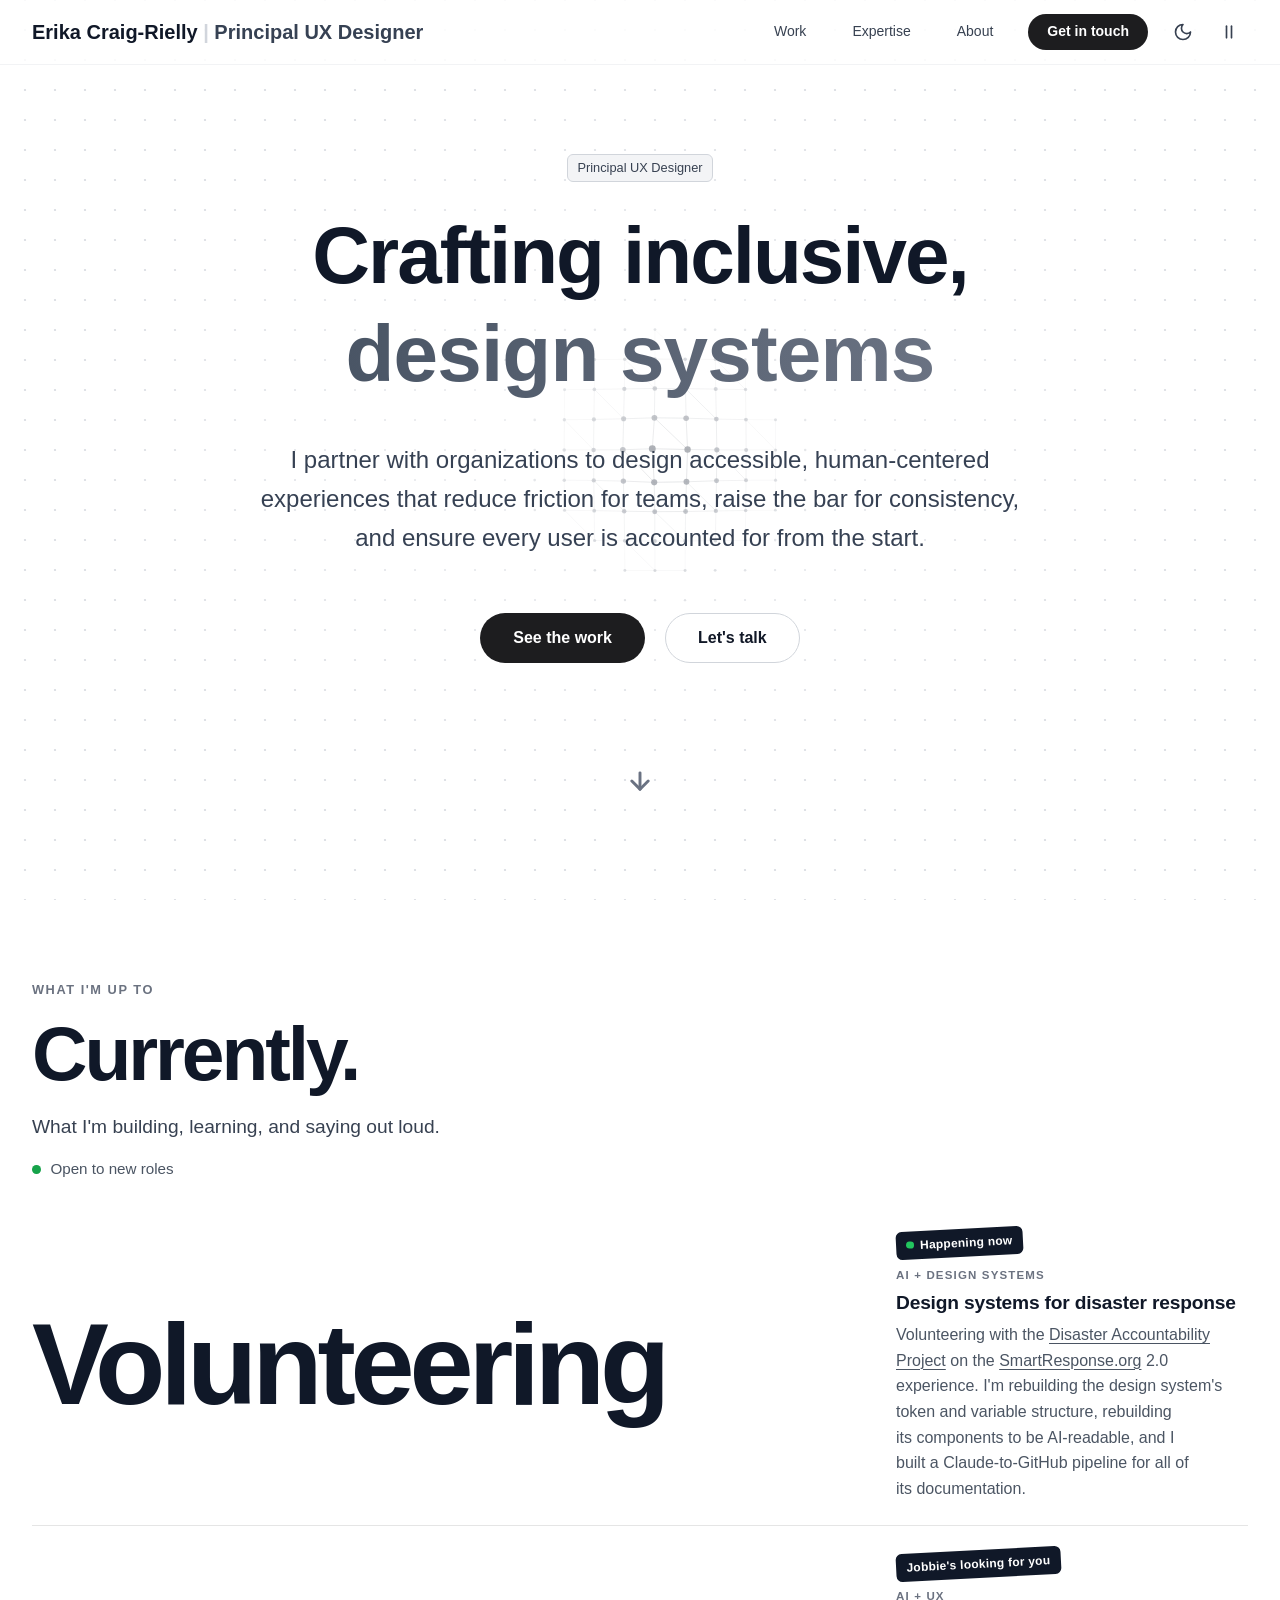
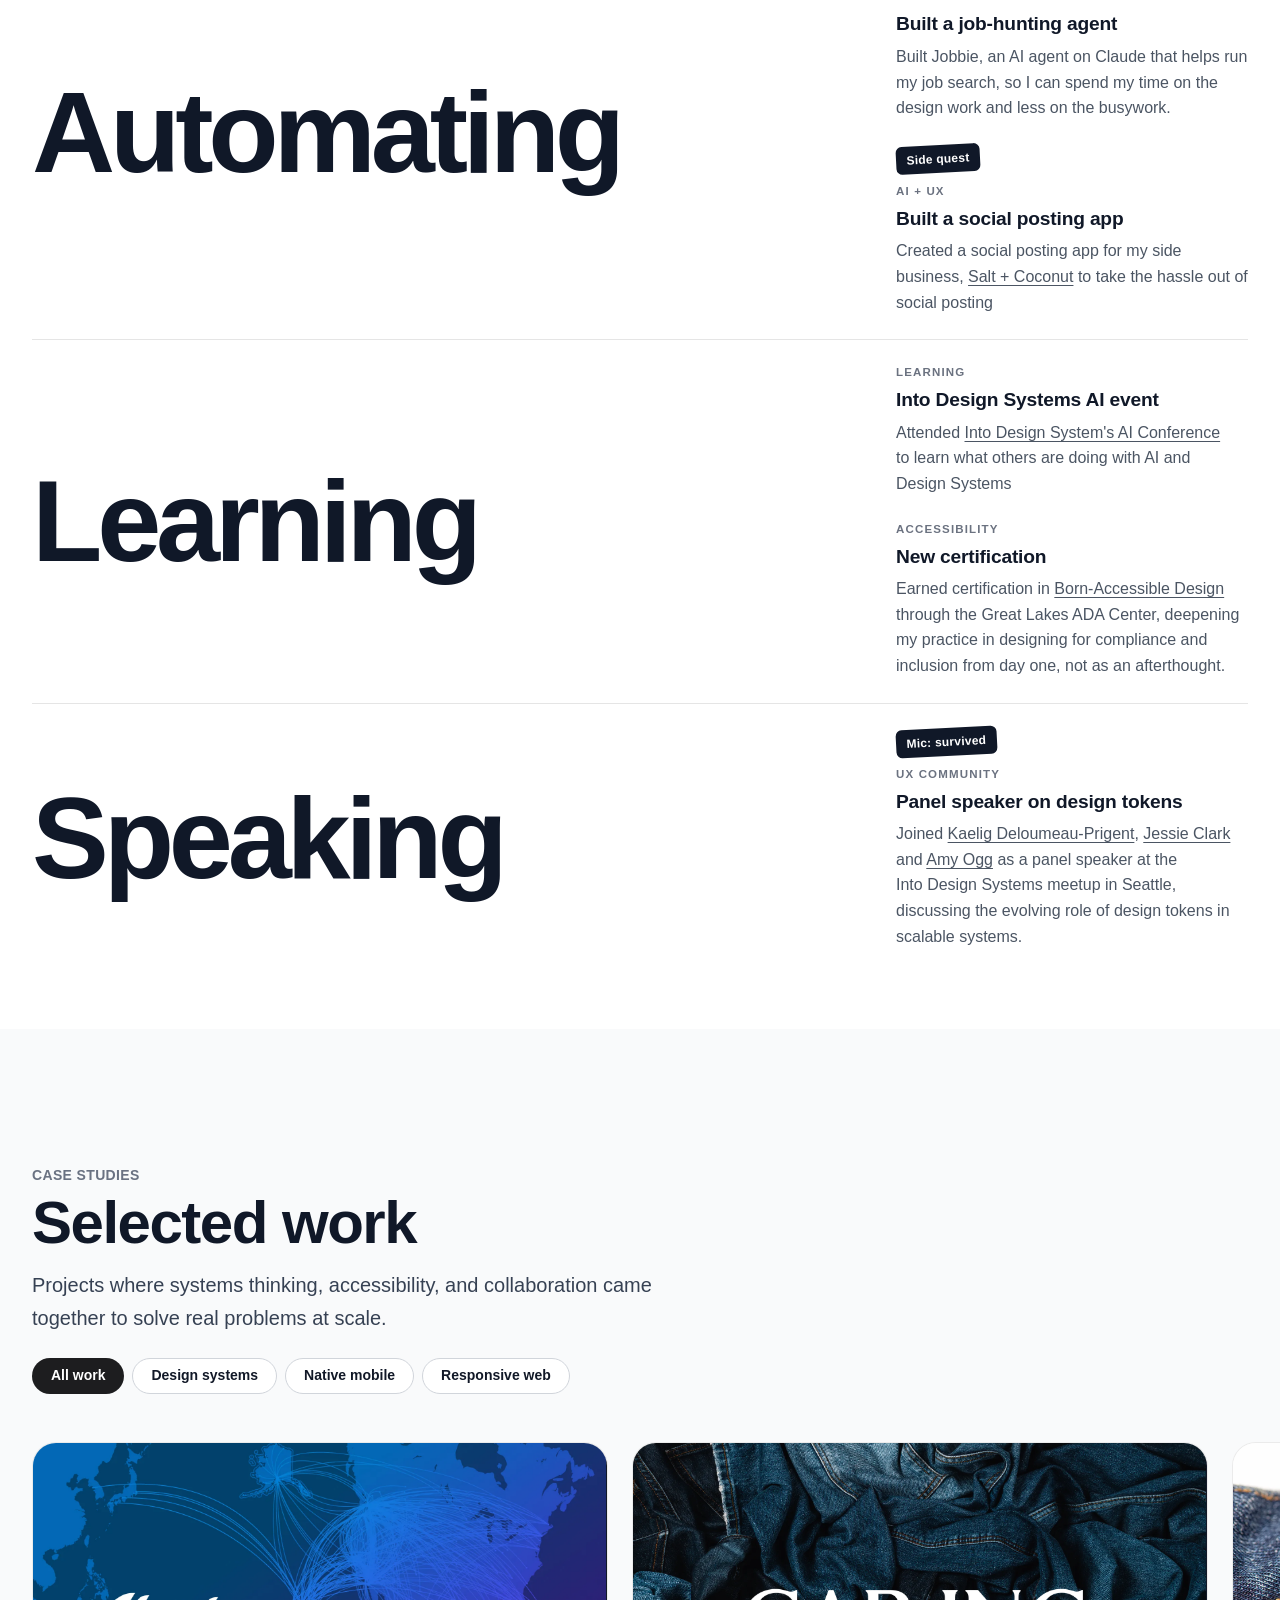
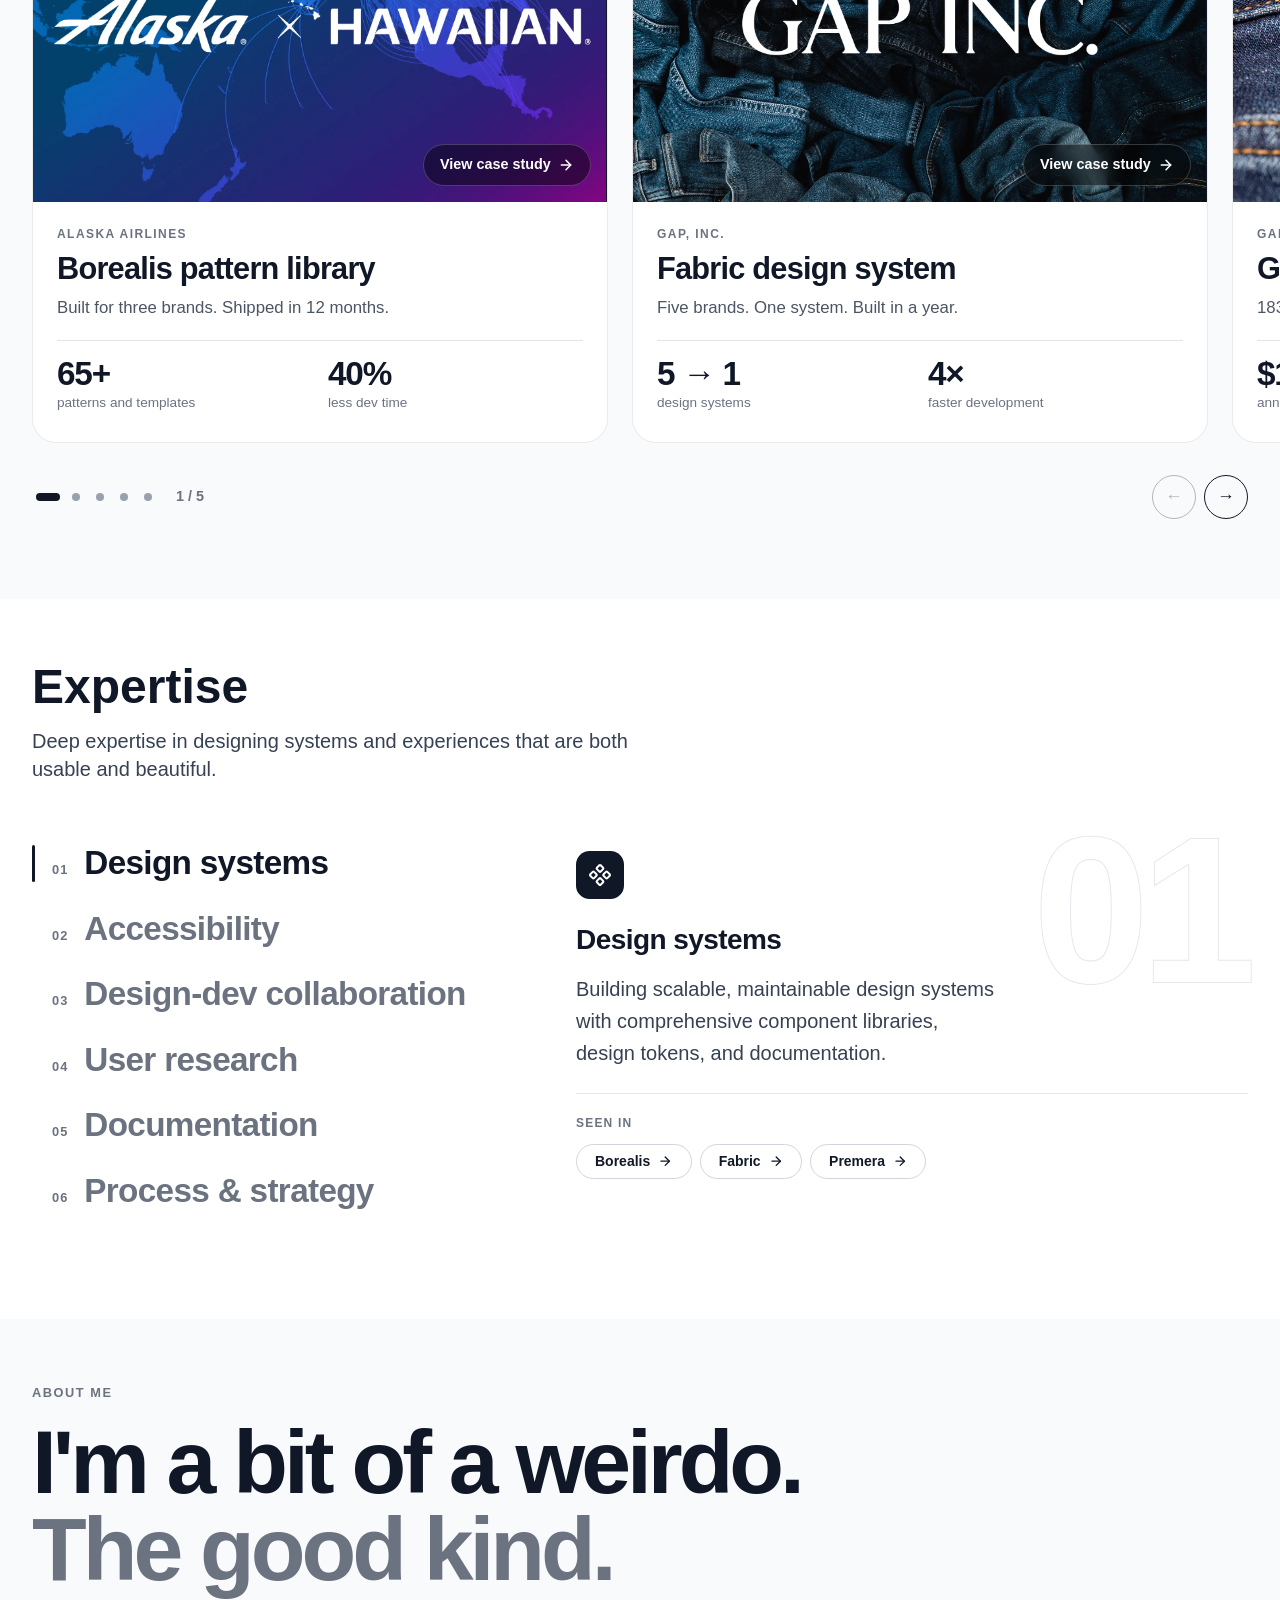
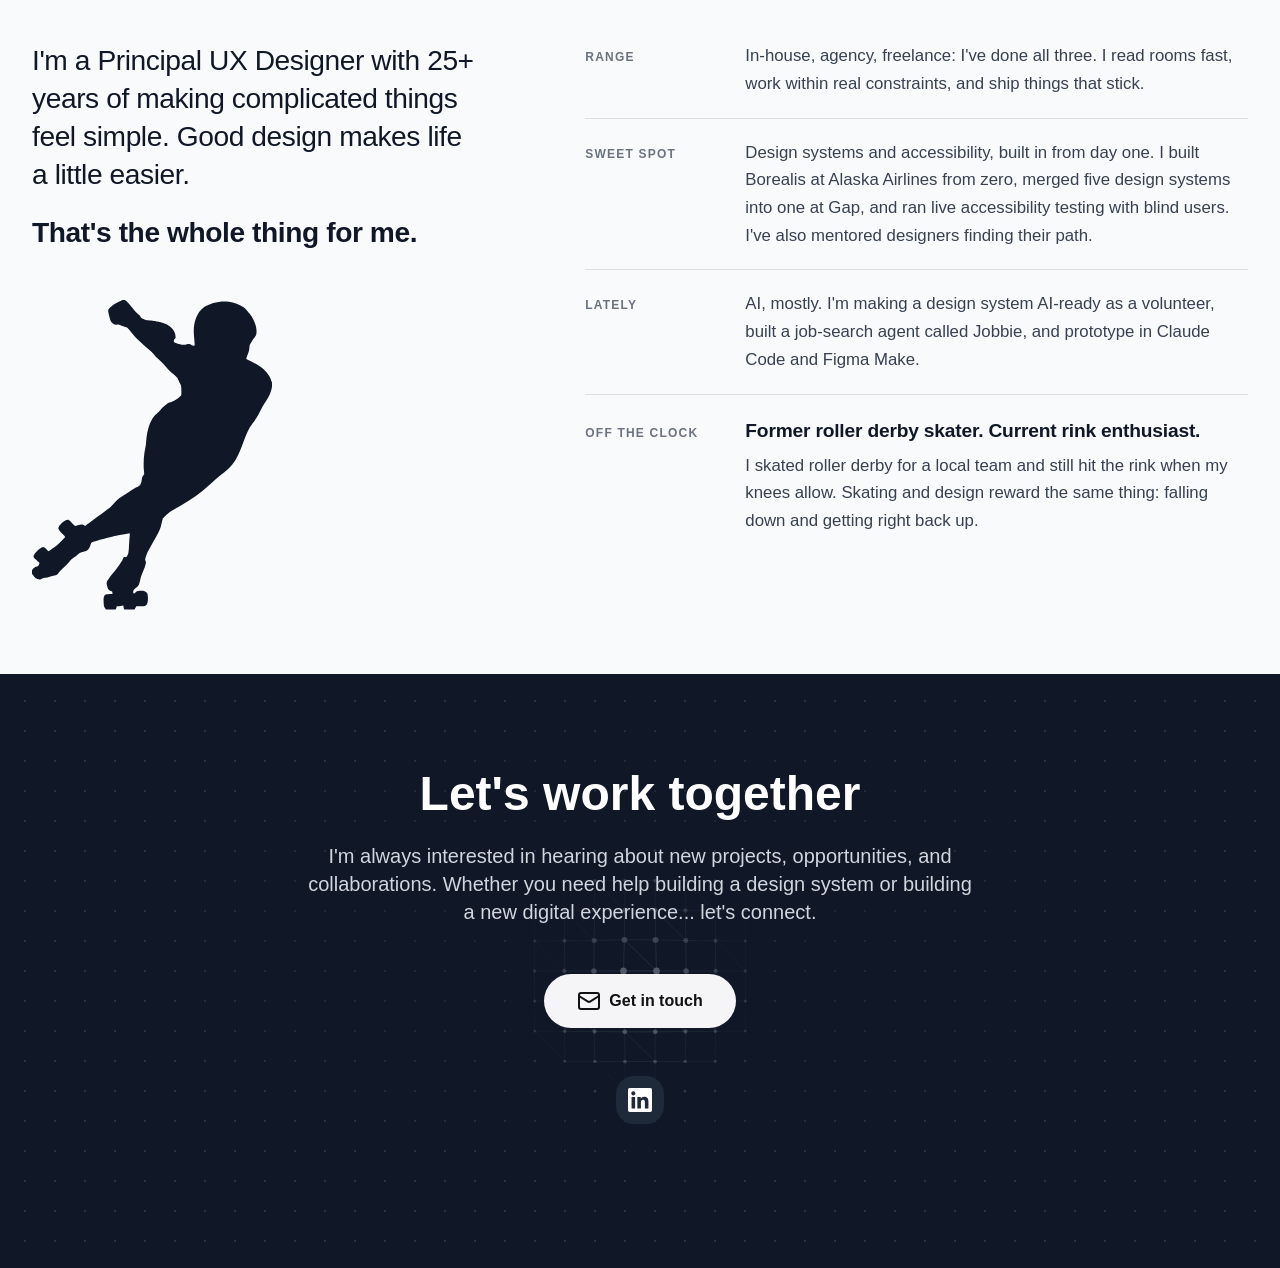
==== commit 932ff791: "Match headline weights across homepage sections Co-Authored-By: Claude Opus 5.5 <noreply@anthropic.c" ====
--- a/index.html
+++ b/index.html
@@ -63,7 +63,7 @@
 .dark #now{--sh-ink:#fff;--sh-bg:#0a0f1a;--sh-line:rgb(255 255 255 / .12)}
 .sh-head{display:grid;gap:1rem 4rem;margin-bottom:3rem}
 .sh-kicker{font-size:.8rem;font-weight:600;letter-spacing:.12em;text-transform:uppercase;color:#6b7280}
-.sh-h{font-size:clamp(2.5rem,6vw,5rem);line-height:1;font-weight:800;letter-spacing:-.04em;color:var(--sh-ink)}
+.sh-h{font-size:clamp(2.5rem,6vw,5rem);line-height:1;font-weight:700;letter-spacing:-.04em;color:var(--sh-ink)}
 .sh-intro{display:grid;gap:1rem;align-content:end}
 .sh-intro>p:first-child{font-size:1.2rem;line-height:1.55;color:#374151;max-width:40ch}
 .dark .sh-intro>p:first-child{color:#d1d5db}
@@ -72,7 +72,7 @@
 .sh-row:first-child{padding-top:0}
 .sh-row:last-child{border-bottom:0;padding-bottom:0}
 .sh-row{display:grid;gap:.75rem;padding:1.75rem 0;border-bottom:1px solid var(--sh-line)}
-.sh-verb{font-size:clamp(2.75rem,9vw,7.5rem);line-height:.95;font-weight:800;letter-spacing:-.045em;color:var(--sh-ink);
+.sh-verb{font-size:clamp(2.75rem,9vw,7.5rem);line-height:.95;font-weight:700;letter-spacing:-.045em;color:var(--sh-ink);
   overflow-wrap:anywhere}
 .sh-detail{position:relative;display:grid;gap:1.5rem;align-content:center}
 .sh-entry{display:grid;gap:.3rem}
@@ -157,7 +157,7 @@
 
 /* ===== About: editorial, no cards ===== */
 .ab-kicker{font-size:.8rem;font-weight:600;letter-spacing:.12em;text-transform:uppercase;color:#6b7280;margin-bottom:1rem}
-.ab-h{font-size:clamp(2.6rem,7vw,6rem);line-height:.98;font-weight:800;letter-spacing:-.045em;color:#101828}
+.ab-h{font-size:clamp(2.6rem,7vw,6rem);line-height:.98;font-weight:700;letter-spacing:-.045em;color:#101828}
 .dark .ab-h{color:#fff}
 .ab-h span{display:block;color:#9ca3af}
 .dark .ab-h span{color:#6b7280}
@@ -174,7 +174,7 @@
 .dark .ab-fact dd{color:#d1d5db}
 .ab-derby{position:relative;display:grid;gap:2rem;align-items:end;margin-top:4rem;padding-top:3rem;border-top:1px solid rgb(0 0 0 / .1)}
 .dark .ab-derby{border-top-color:rgb(255 255 255 / .12)}
-.ab-derby-h{font-size:clamp(2rem,4.5vw,3.75rem);line-height:1.02;font-weight:800;letter-spacing:-.035em;color:#101828}
+.ab-derby-h{font-size:clamp(2rem,4.5vw,3.75rem);line-height:1.02;font-weight:700;letter-spacing:-.035em;color:#101828}
 .dark .ab-derby-h{color:#fff}
 .ab-derby-h span{display:block;color:#9ca3af}
 .dark .ab-derby-h span{color:#6b7280}
@@ -1000,7 +1000,7 @@
 
 <section id="work" class="pt-16 md:pt-24 pb-20 md:pb-28 bg-gray-50 dark:bg-gray-800 transition-colors duration-300" aria-labelledby="work-heading">
 <div class="max-w-7xl mx-auto px-6 lg:px-8"><div class="wk-head">
-<div class="rv-head"><p class="text-sm font-semibold text-gray-500 dark:text-gray-400 uppercase tracking-wide mb-2">Case studies</p><h2 id="work-heading" class="big-head text-4xl md:text-6xl font-semibold text-gray-900 dark:text-white tracking-tight mb-4">Selected work</h2>
+<div class="rv-head"><p class="text-sm font-semibold text-gray-500 dark:text-gray-400 uppercase tracking-wide mb-2">Case studies</p><h2 id="work-heading" class="big-head text-4xl md:text-6xl font-bold text-gray-900 dark:text-white tracking-tight mb-4">Selected work</h2>
 <p class="text-lg md:text-xl text-gray-700 dark:text-gray-300 max-w-2xl leading-relaxed">Projects where systems thinking, accessibility, and collaboration came together to solve real problems at scale.</p></div>
 <div class="ftabs rv-head flex flex-wrap gap-2" role="group" aria-label="Filter work by category"><button type="button" data-f="all" aria-pressed="true" class="ftab btn btn-sm btn-primary">All work</button><button type="button" data-f="design-systems" aria-pressed="false" class="ftab btn btn-sm btn-secondary">Design systems</button><button type="button" data-f="native-mobile" aria-pressed="false" class="ftab btn btn-sm btn-secondary">Native mobile</button><button type="button" data-f="responsive-web" aria-pressed="false" class="ftab btn btn-sm btn-secondary">Responsive web</button></div><p id="workStatus" class="sr-only" role="status" aria-live="polite"></p>
 </div></div>
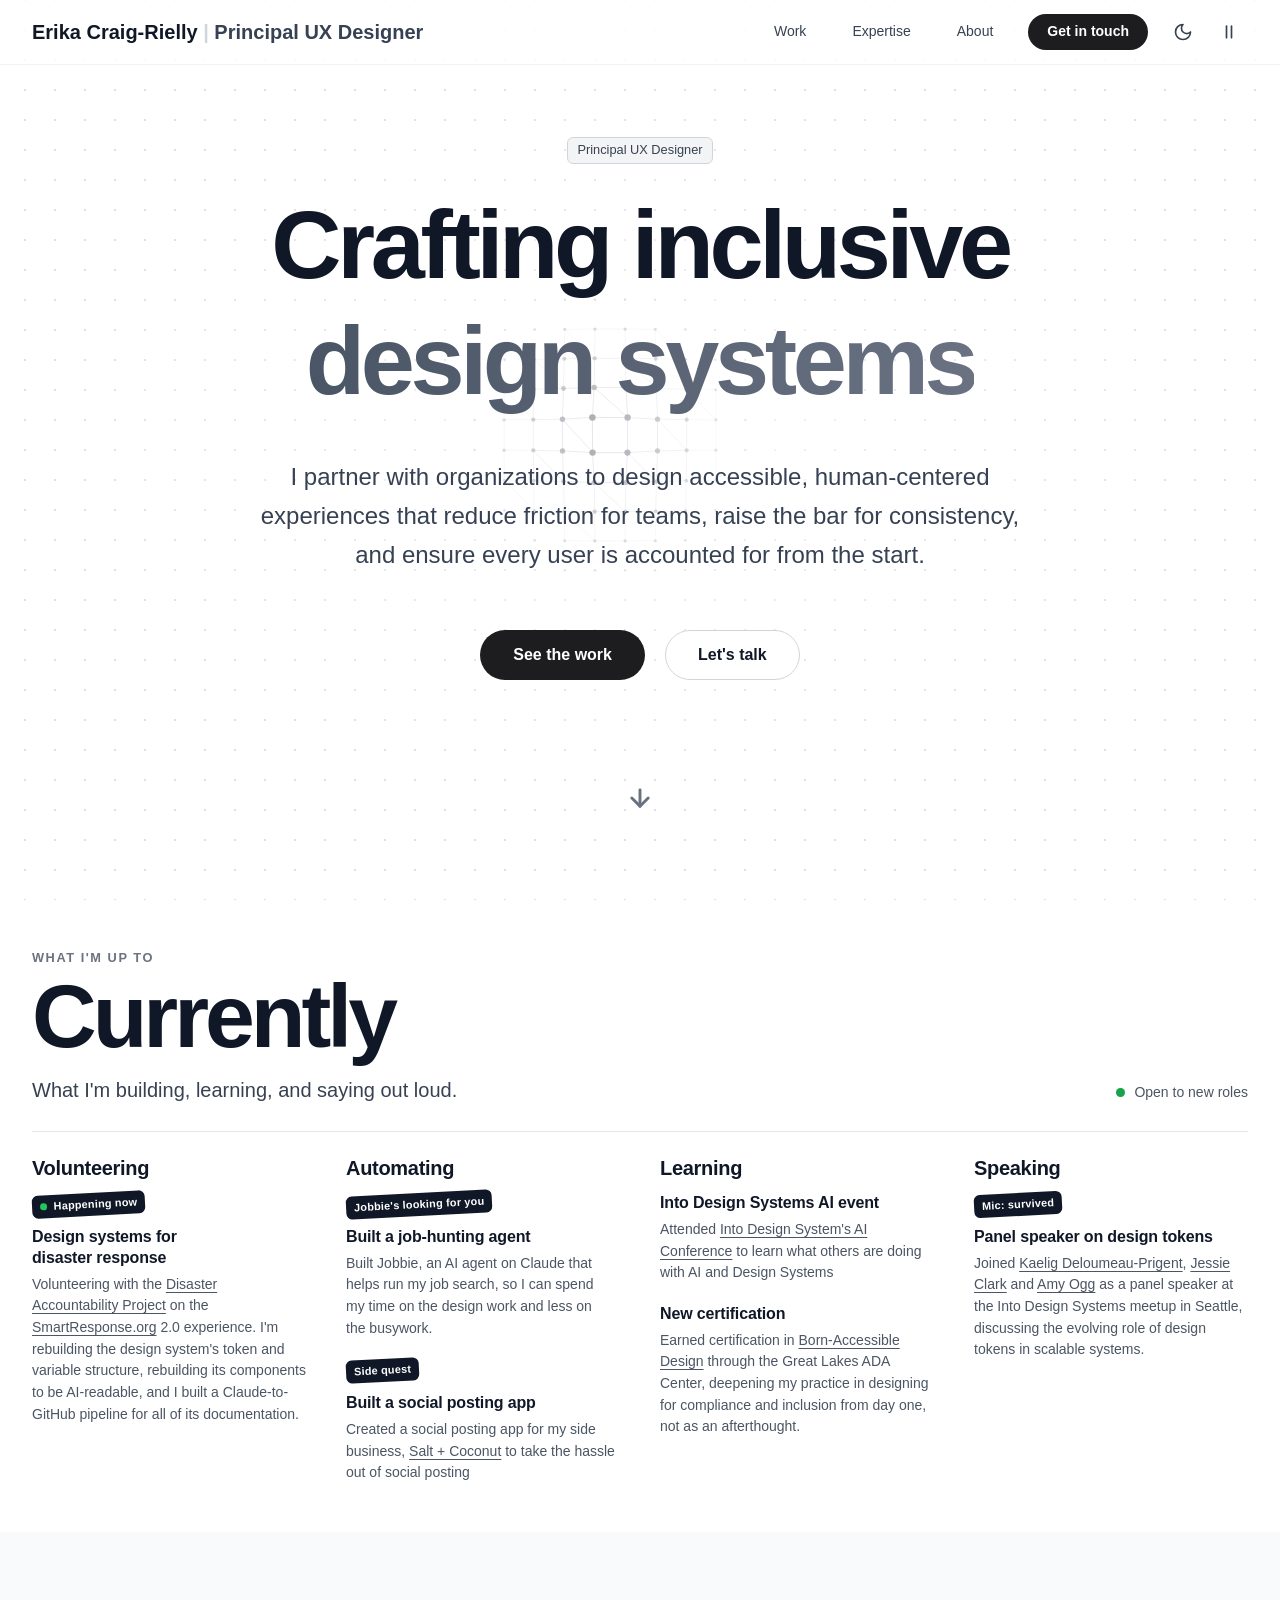
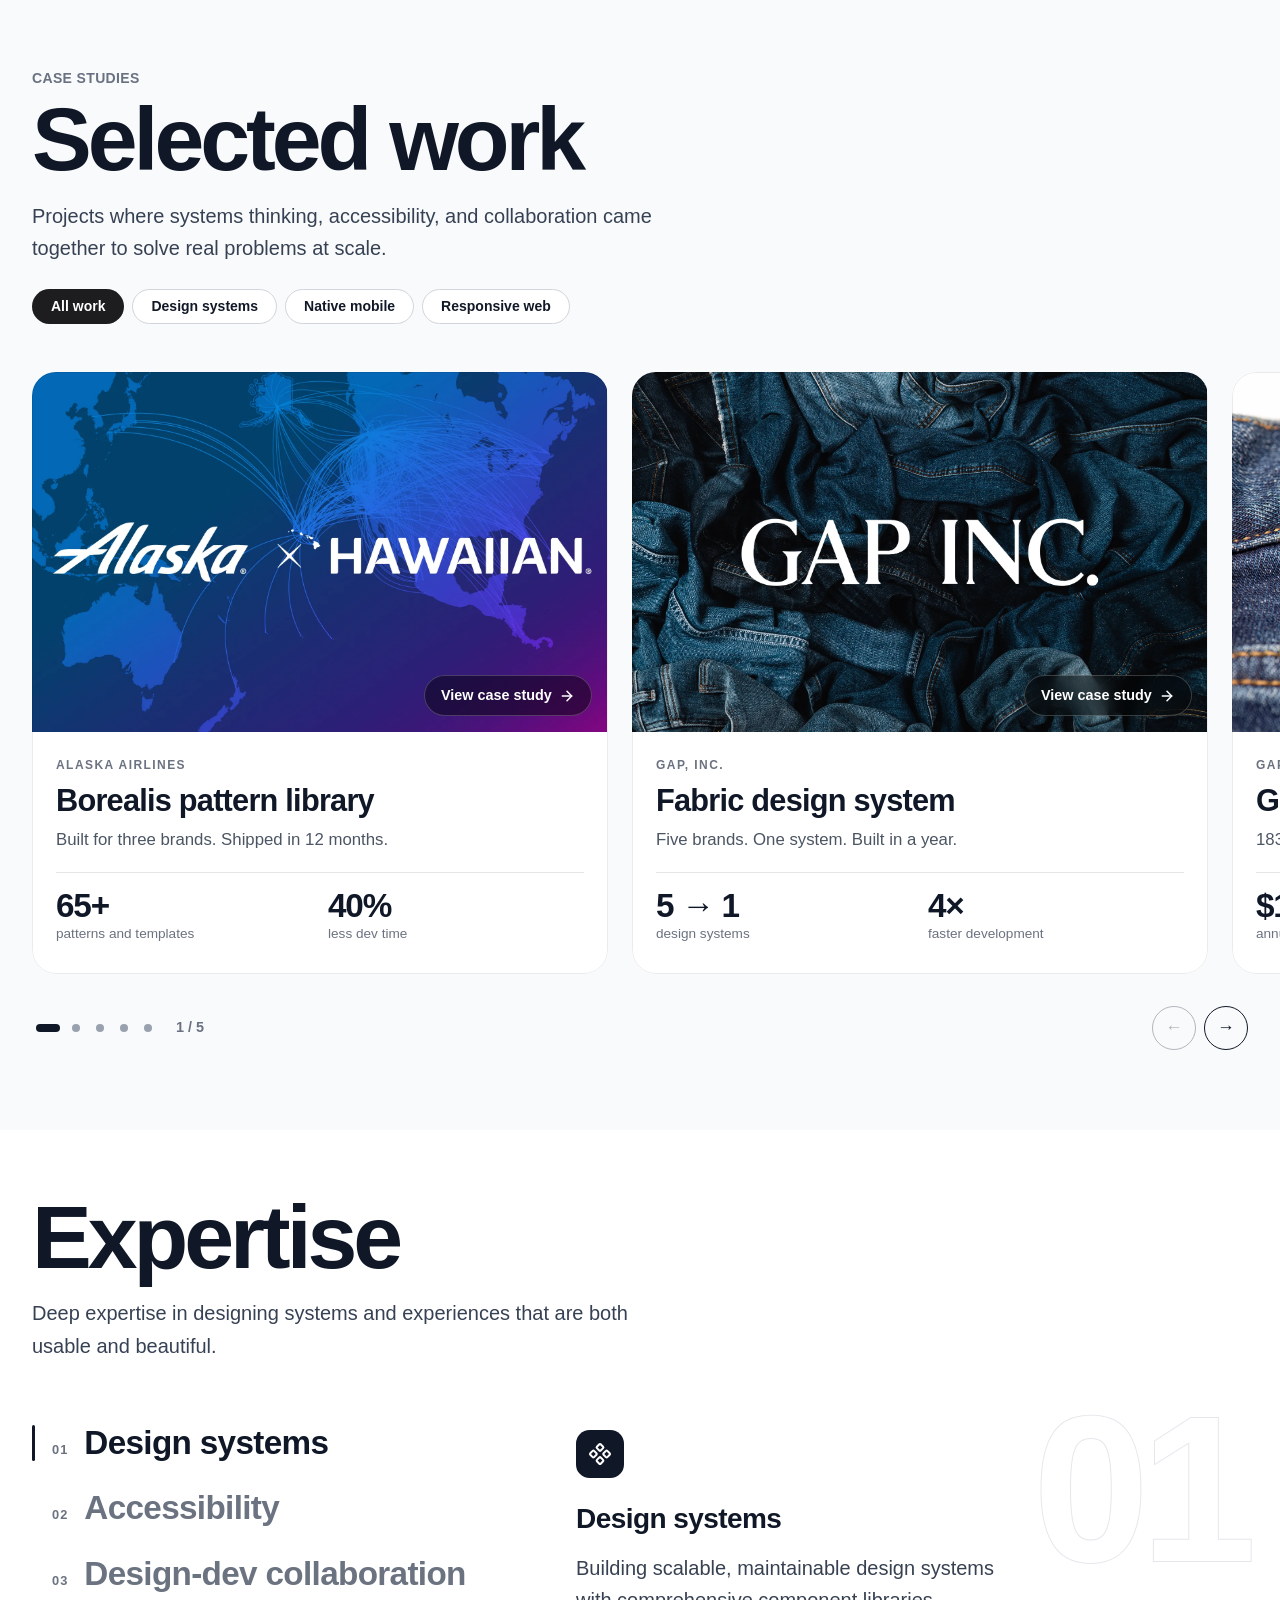
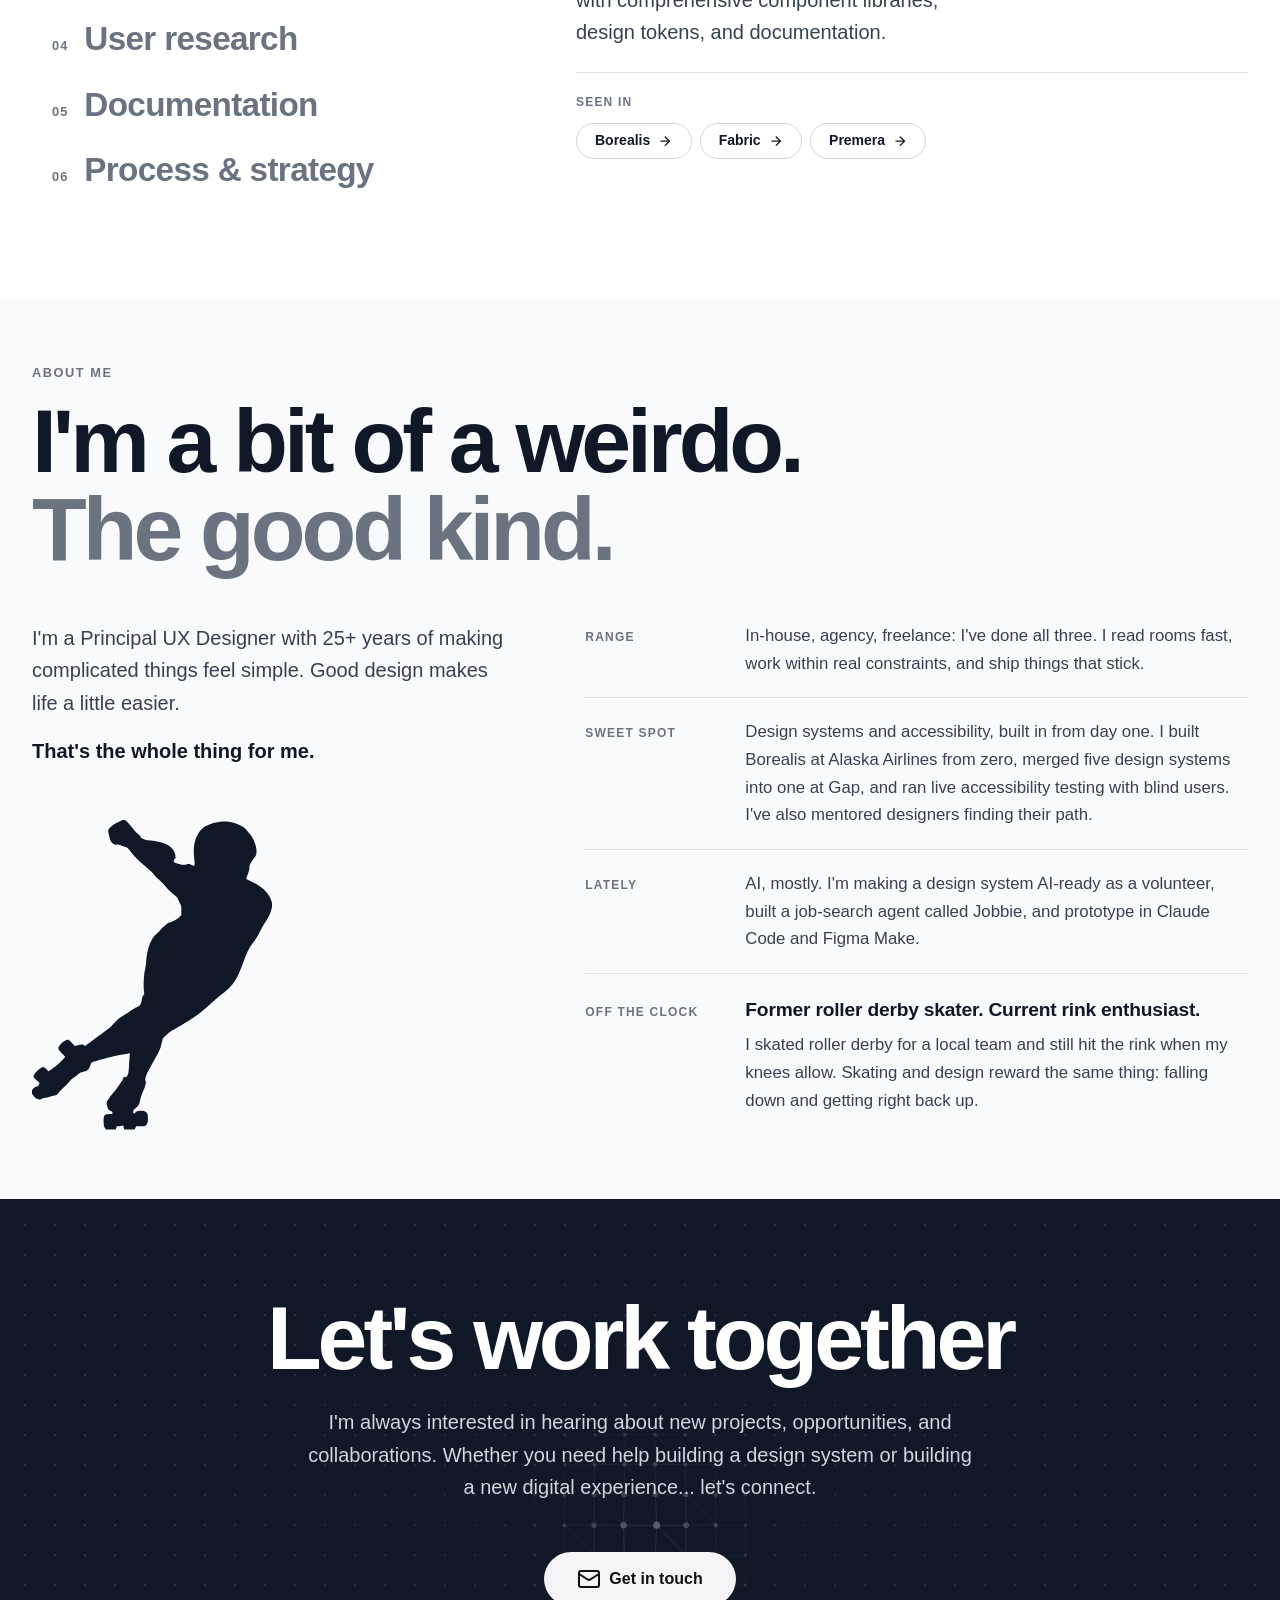
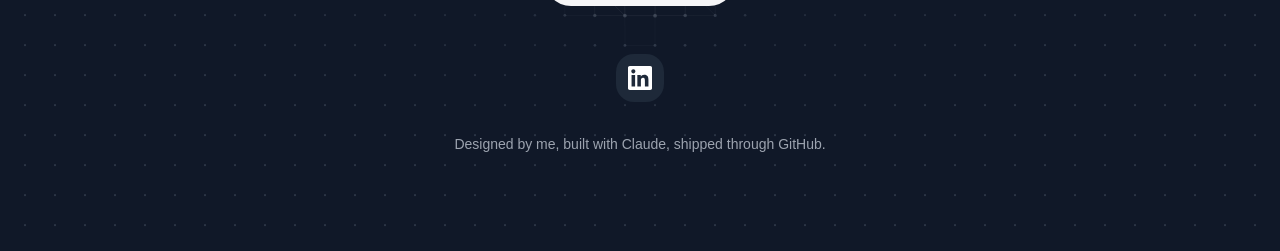
==== commit f6cc0a34: "Homepage polish: compact Currently section, bold headlines, matched body text, slower hover fades, c" ====
--- a/index.html
+++ b/index.html
@@ -305,7 +305,7 @@
 
 /* ===== Button system: 2 sizes (sm, lg) x primary / secondary / ghost (+ icon).
    Every button hovers the same way: a color shift only, no movement, no shadow change. ===== */
-.btn{display:inline-flex;align-items:center;justify-content:center;gap:.5rem;border-radius:9999px;border:1px solid transparent;font-weight:600;line-height:1.25;white-space:nowrap;text-decoration:none;cursor:pointer;box-shadow:none;transform:none;transition:background-color .2s ease,border-color .2s ease,color .2s ease}
+.btn{display:inline-flex;align-items:center;justify-content:center;gap:.5rem;border-radius:9999px;border:1px solid transparent;font-weight:600;line-height:1.25;white-space:nowrap;text-decoration:none;cursor:pointer;box-shadow:none;transform:none;transition:background-color .5s cubic-bezier(.22,1,.36,1),border-color .5s cubic-bezier(.22,1,.36,1),color .5s cubic-bezier(.22,1,.36,1)}
 .btn.hidden{display:none}
 @media (min-width:768px){.btn.md\:inline-flex{display:inline-flex}}
 .btn-sm{padding:.5rem 1.125rem;font-size:.875rem}
@@ -953,8 +953,61 @@
   .rotator .word{filter:none}
 }
 :focus-visible{outline:2px solid currentColor;outline-offset:3px}
+
+/* What I'm up to: compact shout-out strip (not a feature section) */
+#now{padding-top:3rem;padding-bottom:3rem}
+#now .sh-head{display:flex;flex-wrap:wrap;align-items:baseline;gap:.35rem 1.25rem;margin-bottom:1.5rem}
+#now .sh-kicker{flex-basis:100%}
+#now .sh-h{margin:0 0 .5rem;flex-basis:100%}
+#now .sh-intro{flex-basis:100%}
+#now .sh-intro{display:flex;flex-wrap:wrap;align-items:baseline;gap:.5rem 1.25rem;flex:1}
+#now .sh-intro>p:first-child{font-size:1rem;max-width:none}
+#now .now-sub{font-size:.875rem;margin-left:auto}
+#now .sh-row{display:block;padding:0;border:0}
+#now .sh-verb{font-size:1.25rem;line-height:1.2;letter-spacing:-.015em;margin-bottom:.85rem;animation:none!important;color:var(--sh-ink)}
+#now .sh-detail{gap:1.25rem;align-content:start}
+#now .sh-cat{display:none}
+#now .sh-title{font-size:1rem;line-height:1.3}
+#now .sh-text{font-size:.875rem;line-height:1.55;max-width:none}
+#now .sh-aside{font-size:.68rem;padding:.2rem .5rem;margin-bottom:.4rem}
+@media (min-width:768px){
+  #now ol.sh-list{display:grid;grid-template-columns:repeat(4,minmax(0,1fr));gap:2.5rem;border-top:1px solid var(--sh-line);padding-top:1.5rem}
+}
+@media (max-width:47.99rem){
+  #now ol.sh-list>.sh-row{flex-basis:80%}
+  #now ol.sh-list .sh-verb{font-size:1.25rem}
+  #now .now-sub{margin-left:0}
+  #now .sh-intro{flex-basis:100%;display:grid;gap:.5rem}
+  #now .sh-pager{margin-top:1.25rem}
+}
+
+/* Section headlines: one size/weight across the site (matches Expertise, Contact, case studies) */
+.colophon{font-size:.875rem;color:#9ca3af;margin:0}
+
+/* Section subtext: one style everywhere (18px mobile, 20px desktop, regular, gray) */
+#about .ab-lead p,#now .sh-intro>p:first-child{font-size:1.125rem;line-height:1.625;letter-spacing:0;font-weight:400;color:#374151}
+html.dark #about .ab-lead p,html.dark #now .sh-intro>p:first-child{color:#d1d5db}
+#about .ab-lead .ab-kick{font-weight:600;color:#101828;margin-top:1rem}
+html.dark #about .ab-lead .ab-kick{color:#fff}
+@media (min-width:768px){#about .ab-lead p,#now .sh-intro>p:first-child{font-size:1.25rem}}
+
+/* Big section headlines (all but "Currently."): heavy, tight, high-impact */
+#recent-activity-heading,#work-heading,#expertise-heading,#about-heading,#contact-heading{font-size:2.35rem;line-height:.98;font-weight:800;letter-spacing:-.045em}
+@media (min-width:768px){#recent-activity-heading,#work-heading,#expertise-heading,#about-heading,#contact-heading{font-size:clamp(2.6rem,7vw,6rem)}}
+
+/* Hero headline: same heavy voice as the section headlines, a touch bigger to lead */
+#hero-heading{font-weight:800;letter-spacing:-.045em;line-height:1}
+#hero-heading .rotator{letter-spacing:-.045em}
+@media (max-width:480px){#hero-heading{font-size:clamp(1.9rem,9.4vw,2.35rem)}}
+@media (min-width:768px){#hero-heading{font-size:clamp(3rem,7.6vw,6.5rem)}}
+
+/* Work cards: border drawn on top as an overlay so the image always reaches the edge (no seam while cards fade in/out) */
+.wk-link{border:0!important;position:relative}.wk-link::after{content:'';position:absolute;inset:0;border-radius:inherit;border:1px solid rgb(0 0 0 / .08);pointer-events:none;z-index:2;transition:border-color .5s cubic-bezier(.22,1,.36,1)}.dark .wk-link::after{border-color:rgb(255 255 255 / .12)}.dark .wk-link:hover::after{border-color:rgb(255 255 255 / .35)}.wk-media{transform:none!important;margin-bottom:0;background:transparent!important}
 </style>
 <style>body{margin:0}img{max-width:100%}[hidden]:not([hidden=until-found i]){display:none!important}</style>
+<style>/* One hover fade for every button, tab and arrow */
+html body :is(.fs-tab,.fs-tab-n,.xe-tab,.mm-link,.wk-prev,.wk-next,.fs-prev,.fs-next),html body .fs-pager button:is(.fs-prev,.fs-next){transition:background-color .5s cubic-bezier(.22,1,.36,1),border-color .5s cubic-bezier(.22,1,.36,1),color .5s cubic-bezier(.22,1,.36,1),opacity .5s cubic-bezier(.22,1,.36,1)}
+@media (prefers-reduced-motion:reduce){.fs-tab,.fs-tab-n,.xe-tab,.mm-link,.wk-prev,.wk-next,.fs-prev,.fs-next{transition:none!important}}</style>
 </head><body>
 
 <div class="progress" aria-hidden="true"></div>
@@ -985,7 +1038,7 @@
 <canvas id="heroField" class="hero-field" aria-hidden="true"></canvas>
 <div class="max-w-7xl mx-auto px-6 lg:px-8 w-full relative z-10"><div class="max-w-5xl mx-auto text-center">
 <div class="mb-8 enter" style="--d:0"><p class="tag">Principal UX Designer</p></div>
-<h1 id="hero-heading" class="text-4xl md:text-8xl font-semibold text-gray-900 dark:text-white mb-8 leading-[1.05] tracking-tight"><span class="block enter" style="--d:1">Crafting inclusive,</span><span class="block rotator enter" style="--d:2"><span class="sr-only">design systems, native apps, web experiences, and component libraries</span><span class="words" aria-hidden="true"><span class="word is-on bg-gradient-to-r from-gray-600 to-gray-500 dark:from-gray-400 dark:to-gray-500 bg-clip-text text-transparent pb-2">design systems</span><span class="word bg-gradient-to-r from-gray-600 to-gray-500 dark:from-gray-400 dark:to-gray-500 bg-clip-text text-transparent pb-2">native apps</span><span class="word bg-gradient-to-r from-gray-600 to-gray-500 dark:from-gray-400 dark:to-gray-500 bg-clip-text text-transparent pb-2">web experiences</span><span class="word bg-gradient-to-r from-gray-600 to-gray-500 dark:from-gray-400 dark:to-gray-500 bg-clip-text text-transparent pb-2">component libraries</span></span></span></h1>
+<h1 id="hero-heading" class="text-4xl md:text-8xl font-semibold text-gray-900 dark:text-white mb-8 leading-[1.05] tracking-tight"><span class="block enter" style="--d:1">Crafting inclusive</span><span class="block rotator enter" style="--d:2"><span class="sr-only">design systems, native apps, web experiences, and component libraries</span><span class="words" aria-hidden="true"><span class="word is-on bg-gradient-to-r from-gray-600 to-gray-500 dark:from-gray-400 dark:to-gray-500 bg-clip-text text-transparent pb-2">design systems</span><span class="word bg-gradient-to-r from-gray-600 to-gray-500 dark:from-gray-400 dark:to-gray-500 bg-clip-text text-transparent pb-2">native apps</span><span class="word bg-gradient-to-r from-gray-600 to-gray-500 dark:from-gray-400 dark:to-gray-500 bg-clip-text text-transparent pb-2">web experiences</span><span class="word bg-gradient-to-r from-gray-600 to-gray-500 dark:from-gray-400 dark:to-gray-500 bg-clip-text text-transparent pb-2">component libraries</span></span></span></h1>
 <p class="enter text-xl md:text-2xl text-gray-700 dark:text-gray-300 mb-14 max-w-3xl mx-auto font-normal leading-relaxed" style="--d:3">I partner with organizations to design accessible, human-centered experiences that reduce friction for teams, raise the bar for consistency, and ensure every user is accounted for from the start.</p>
 <div class="enter flex flex-col sm:flex-row gap-5 justify-center items-center" style="--d:4"><a href="#work" class="btn btn-lg btn-primary">See the work</a><a href="mailto:erika.craig.rielly@gmail.com?subject=Let's%20Collaborate!" class="btn btn-lg btn-secondary">Let's talk</a></div>
 <div class="enter" style="--d:5"><a href="#now" class="inline-block mt-24 text-gray-500 dark:text-gray-500 hover:text-gray-700 dark:hover:text-gray-300 transition-colors animate-bounce motion-reduce:animate-none focus:outline-none focus:ring-2 focus:ring-primary focus:ring-offset-2 rounded-full p-2" aria-label="Scroll to next section"><svg xmlns="http://www.w3.org/2000/svg" width="28" height="28" viewBox="0 0 24 24" fill="none" stroke="currentColor" stroke-width="2.5" stroke-linecap="round" stroke-linejoin="round" class="" aria-hidden="true"><path d="M12 5v14"></path><path d="m19 12-7 7-7-7"></path></svg></a></div>
@@ -994,13 +1047,13 @@
 
 
 <section id="now" class="py-12 md:py-20 px-6 lg:px-8 pb-8 md:pb-20 bg-white dark:bg-[#0a0f1a] transition-colors duration-300" aria-labelledby="recent-activity-heading"><div class="max-w-7xl mx-auto">
-<div class="sh-head rv-head"><p class="sh-kicker">What I'm up to</p><h2 id="recent-activity-heading" class="sh-h">Currently.</h2><div class="sh-intro"><p>What I'm building, learning, and saying out&nbsp;loud.</p><p class="now-sub"><span class="now-live" aria-hidden="true"></span>Open to new roles</p></div></div>
+<div class="sh-head rv-head"><p class="sh-kicker">What I'm up to</p><h2 id="recent-activity-heading" class="sh-h">Currently</h2><div class="sh-intro"><p>What I'm building, learning, and saying out&nbsp;loud.</p><p class="now-sub"><span class="now-live" aria-hidden="true"></span>Open to new roles</p></div></div>
 <ol class="sh-list"><li class="sh-row" style="--i:0"><h3 class="sh-verb">Volunteering</h3><div class="sh-detail"><div class="sh-entry"><span class="sh-aside is-now">Happening now</span><p class="sh-cat">AI + Design Systems</p><p class="sh-title">Design systems for disaster&nbsp;response</p><p class="sh-text">Volunteering with the <a href="https://disasteraccountability.org/what-we-do/" target="_blank" rel="noopener noreferrer" class="text-gray-900 dark:text-[#0a84ff] underline hover:opacity-75 transition-colors rounded">Disaster Accountability Project</a> on the <a href="https://www.smartresponse.org/" target="_blank" rel="noopener noreferrer" class="text-gray-900 dark:text-[#0a84ff] underline hover:opacity-75 transition-colors rounded">SmartResponse.org</a> 2.0 experience. I'm rebuilding the design system's token and variable structure, rebuilding its components to be AI-readable, and I built a Claude-to-GitHub pipeline for all of its documentation.</p></div></div></li><li class="sh-row" style="--i:1"><h3 class="sh-verb">Automating</h3><div class="sh-detail"><div class="sh-entry"><span class="sh-aside">Jobbie's looking for you</span><p class="sh-cat">AI + UX</p><p class="sh-title">Built a job-hunting&nbsp;agent</p><p class="sh-text">Built Jobbie, an AI agent on Claude that helps run my job search, so I can spend my time on the design work and less on the busywork.</p></div><div class="sh-entry"><span class="sh-aside">Side quest</span><p class="sh-cat">AI + UX</p><p class="sh-title">Built a social posting&nbsp;app</p><p class="sh-text">Created a social posting app for my side business, <a href="https://saltandcoconut.etsy.com" target="_blank" rel="noopener noreferrer" class="text-gray-900 dark:text-[#0a84ff] underline hover:opacity-75 transition-colors rounded">Salt + Coconut</a> to take the hassle out of social posting</p></div></div></li><li class="sh-row" style="--i:2"><h3 class="sh-verb">Learning</h3><div class="sh-detail"><div class="sh-entry"><p class="sh-cat">Learning</p><p class="sh-title">Into Design Systems AI&nbsp;event</p><p class="sh-text">Attended <a href="https://www.intodesignsystems.com/agenda" target="_blank" rel="noopener noreferrer" class="text-gray-900 dark:text-[#0a84ff] underline hover:opacity-75 transition-colors rounded">Into Design System's AI Conference</a> to learn what others are doing with AI and Design Systems</p></div><div class="sh-entry"><p class="sh-cat">Accessibility</p><p class="sh-title">New&nbsp;certification</p><p class="sh-text">Earned certification in <a href="https://adata.org/event/born-accessible-design-approach-cost-effective-inclusive-compliant" target="_blank" rel="noopener noreferrer" class="text-gray-900 dark:text-[#0a84ff] underline hover:opacity-75 transition-colors rounded">Born-Accessible Design</a> through the Great Lakes ADA Center, deepening my practice in designing for compliance and inclusion from day one, not as an afterthought.</p></div></div></li><!-- Tinkering row removed: <div class="sh-detail"><div class="sh-entry"><p class="sh-cat">AI + Design Systems</p><p class="sh-title">Connected Claude to my design&nbsp;system</p><p class="sh-text">Explored how AI tools like <a href="https://claude.com/product/claude-code" target="_blank" rel="noopener noreferrer" class="text-gray-900 dark:text-[#0a84ff] underline hover:opacity-75 transition-colors rounded">ClaudeCode</a> intersect with design system infrastructure, prototyping workflows that prepare systems for an AI-augmented future. --><li class="sh-row" style="--i:4"><h3 class="sh-verb">Speaking</h3><div class="sh-detail"><div class="sh-entry"><span class="sh-aside">Mic: survived</span><p class="sh-cat">UX Community</p><p class="sh-title">Panel speaker on design&nbsp;tokens</p><p class="sh-text">Joined <a href="https://www.linkedin.com/in/kaelig/" target="_blank" rel="noopener noreferrer" class="text-gray-900 dark:text-[#0a84ff] underline hover:opacity-75 transition-colors rounded">Kaelig Deloumeau-Prigent</a>, <a href="https://www.linkedin.com/in/gearsandcode/" target="_blank" rel="noopener noreferrer" class="text-gray-900 dark:text-[#0a84ff] underline hover:opacity-75 transition-colors rounded">Jessie Clark</a> and <a href="https://www.linkedin.com/in/amyogg/" target="_blank" rel="noopener noreferrer" class="text-gray-900 dark:text-[#0a84ff] underline hover:opacity-75 transition-colors rounded">Amy Ogg</a> as a panel speaker at the Into Design Systems meetup in Seattle, discussing the evolving role of design tokens in scalable systems.</p></div></div></li></ol>
 </div></section>
 
 <section id="work" class="pt-16 md:pt-24 pb-20 md:pb-28 bg-gray-50 dark:bg-gray-800 transition-colors duration-300" aria-labelledby="work-heading">
 <div class="max-w-7xl mx-auto px-6 lg:px-8"><div class="wk-head">
-<div class="rv-head"><p class="text-sm font-semibold text-gray-500 dark:text-gray-400 uppercase tracking-wide mb-2">Case studies</p><h2 id="work-heading" class="big-head text-4xl md:text-6xl font-bold text-gray-900 dark:text-white tracking-tight mb-4">Selected work</h2>
+<div class="rv-head"><p class="text-sm font-semibold text-gray-500 dark:text-gray-400 uppercase tracking-wide mb-2">Case studies</p><h2 id="work-heading" class="big-head text-3xl md:text-5xl font-bold text-gray-900 dark:text-white tracking-tight mb-4">Selected work</h2>
 <p class="text-lg md:text-xl text-gray-700 dark:text-gray-300 max-w-2xl leading-relaxed">Projects where systems thinking, accessibility, and collaboration came together to solve real problems at scale.</p></div>
 <div class="ftabs rv-head flex flex-wrap gap-2" role="group" aria-label="Filter work by category"><button type="button" data-f="all" aria-pressed="true" class="ftab btn btn-sm btn-primary">All work</button><button type="button" data-f="design-systems" aria-pressed="false" class="ftab btn btn-sm btn-secondary">Design systems</button><button type="button" data-f="native-mobile" aria-pressed="false" class="ftab btn btn-sm btn-secondary">Native mobile</button><button type="button" data-f="responsive-web" aria-pressed="false" class="ftab btn btn-sm btn-secondary">Responsive web</button></div><p id="workStatus" class="sr-only" role="status" aria-live="polite"></p>
 </div></div>
@@ -1009,7 +1062,7 @@
 </section>
 
 <section id="expertise" class="pt-12 pb-12 md:pt-16 md:pb-24 px-6 lg:px-8 bg-white dark:bg-[#0a0f1a] transition-colors duration-300" aria-labelledby="expertise-heading"><div class="max-w-7xl mx-auto">
-<div class="mb-12 rv-head"><h2 id="expertise-heading" class="text-3xl md:text-5xl font-bold text-gray-900 dark:text-white mb-4">Expertise</h2><p class="text-xl text-gray-700 dark:text-gray-300 max-w-3xl">Deep expertise in designing systems and experiences that are both usable and&nbsp;beautiful.</p></div>
+<div class="mb-12 rv-head"><h2 id="expertise-heading" class="text-3xl md:text-5xl font-bold text-gray-900 dark:text-white mb-4">Expertise</h2><p class="text-lg md:text-xl leading-relaxed text-gray-700 dark:text-gray-300 max-w-3xl">Deep expertise in designing systems and experiences that are both usable and&nbsp;beautiful.</p></div>
 <div class="xe"><div class="xe-item is-on" style="--i:0"><button class="xe-tab" type="button" id="xe-t0" aria-controls="xe-p0" aria-expanded="true"><span class="xe-n">01</span><span class="xe-name">Design&nbsp;systems</span></button><div class="xe-panel" role="region" id="xe-p0" aria-labelledby="xe-t0"><span class="xe-big" aria-hidden="true">01</span><span class="xe-ic" aria-hidden="true"><svg xmlns="http://www.w3.org/2000/svg" width="24" height="24" viewBox="0 0 24 24" fill="none" stroke="currentColor" stroke-width="2" stroke-linecap="round" stroke-linejoin="round" class="" aria-hidden="true"><path d="M15.536 11.293a1 1 0 0 0 0 1.414l2.376 2.377a1 1 0 0 0 1.414 0l2.377-2.377a1 1 0 0 0 0-1.414l-2.377-2.377a1 1 0 0 0-1.414 0z"></path><path d="M2.297 11.293a1 1 0 0 0 0 1.414l2.377 2.377a1 1 0 0 0 1.414 0l2.377-2.377a1 1 0 0 0 0-1.414L6.088 8.916a1 1 0 0 0-1.414 0z"></path><path d="M8.916 17.912a1 1 0 0 0 0 1.415l2.377 2.376a1 1 0 0 0 1.414 0l2.377-2.376a1 1 0 0 0 0-1.415l-2.377-2.376a1 1 0 0 0-1.414 0z"></path><path d="M8.916 4.674a1 1 0 0 0 0 1.414l2.377 2.376a1 1 0 0 0 1.414 0l2.377-2.376a1 1 0 0 0 0-1.414l-2.377-2.377a1 1 0 0 0-1.414 0z"></path></svg></span><h3 class="xe-h">Design&nbsp;systems</h3><p class="xe-p">Building scalable, maintainable design systems with comprehensive component libraries, design tokens, and&nbsp;documentation.</p><div class="xe-seen"><p class="xe-lab">Seen in</p><div class="xe-chips"><a class="btn btn-sm btn-secondary" href="borealis.html">Borealis <svg width="20" height="20" viewBox="0 0 24 24" fill="none" stroke="currentColor" stroke-width="2.25" stroke-linecap="round" stroke-linejoin="round" aria-hidden="true"><path d="M5 12h14"></path><path d="m12 5 7 7-7 7"></path></svg></a><a class="btn btn-sm btn-secondary" href="fabric.html">Fabric <svg width="20" height="20" viewBox="0 0 24 24" fill="none" stroke="currentColor" stroke-width="2.25" stroke-linecap="round" stroke-linejoin="round" aria-hidden="true"><path d="M5 12h14"></path><path d="m12 5 7 7-7 7"></path></svg></a><a class="btn btn-sm btn-secondary" href="premera.html">Premera <svg width="20" height="20" viewBox="0 0 24 24" fill="none" stroke="currentColor" stroke-width="2.25" stroke-linecap="round" stroke-linejoin="round" aria-hidden="true"><path d="M5 12h14"></path><path d="m12 5 7 7-7 7"></path></svg></a></div></div></div></div><div class="xe-item" style="--i:1"><button class="xe-tab" type="button" id="xe-t1" aria-controls="xe-p1" aria-expanded="false"><span class="xe-n">02</span><span class="xe-name">Accessibility</span></button><div class="xe-panel" role="region" id="xe-p1" aria-labelledby="xe-t1"><span class="xe-big" aria-hidden="true">02</span><span class="xe-ic" aria-hidden="true"><svg xmlns="http://www.w3.org/2000/svg" width="24" height="24" viewBox="0 0 24 24" fill="none" stroke="currentColor" stroke-width="2" stroke-linecap="round" stroke-linejoin="round" class="" aria-hidden="true"><circle cx="16" cy="4" r="1"></circle><path d="m18 19 1-7-6 1"></path><path d="m5 8 3-3 5.5 3-2.36 3.5"></path><path d="M4.24 14.5a5 5 0 0 0 6.88 6"></path><path d="M13.76 17.5a5 5 0 0 0-6.88-6"></path></svg></span><h3 class="xe-h">Accessibility</h3><p class="xe-p">Ensuring WCAG AA compliance and creating inclusive experiences for users of all abilities through research-driven&nbsp;design.</p><div class="xe-seen"><p class="xe-lab">Seen in</p><div class="xe-chips"><a class="btn btn-sm btn-secondary" href="borealis.html">Borealis <svg width="20" height="20" viewBox="0 0 24 24" fill="none" stroke="currentColor" stroke-width="2.25" stroke-linecap="round" stroke-linejoin="round" aria-hidden="true"><path d="M5 12h14"></path><path d="m12 5 7 7-7 7"></path></svg></a><a class="btn btn-sm btn-secondary" href="fabric.html">Fabric <svg width="20" height="20" viewBox="0 0 24 24" fill="none" stroke="currentColor" stroke-width="2.25" stroke-linecap="round" stroke-linejoin="round" aria-hidden="true"><path d="M5 12h14"></path><path d="m12 5 7 7-7 7"></path></svg></a><a class="btn btn-sm btn-secondary" href="gap-plp.html">Gap PLP <svg width="20" height="20" viewBox="0 0 24 24" fill="none" stroke="currentColor" stroke-width="2.25" stroke-linecap="round" stroke-linejoin="round" aria-hidden="true"><path d="M5 12h14"></path><path d="m12 5 7 7-7 7"></path></svg></a><a class="btn btn-sm btn-secondary" href="premera.html">Premera <svg width="20" height="20" viewBox="0 0 24 24" fill="none" stroke="currentColor" stroke-width="2.25" stroke-linecap="round" stroke-linejoin="round" aria-hidden="true"><path d="M5 12h14"></path><path d="m12 5 7 7-7 7"></path></svg></a></div></div></div></div><div class="xe-item" style="--i:2"><button class="xe-tab" type="button" id="xe-t2" aria-controls="xe-p2" aria-expanded="false"><span class="xe-n">03</span><span class="xe-name">Design-dev&nbsp;collaboration</span></button><div class="xe-panel" role="region" id="xe-p2" aria-labelledby="xe-t2"><span class="xe-big" aria-hidden="true">03</span><span class="xe-ic" aria-hidden="true"><svg xmlns="http://www.w3.org/2000/svg" width="24" height="24" viewBox="0 0 24 24" fill="none" stroke="currentColor" stroke-width="2" stroke-linecap="round" stroke-linejoin="round" class="" aria-hidden="true"><path d="m18 16 4-4-4-4"></path><path d="m6 8-4 4 4 4"></path><path d="m14.5 4-5 16"></path></svg></span><h3 class="xe-h">Design-dev&nbsp;collaboration</h3><p class="xe-p">Bridging the gap between design and development with design tokens, API-first thinking, and technical&nbsp;documentation.</p><div class="xe-seen"><p class="xe-lab">Seen in</p><div class="xe-chips"><a class="btn btn-sm btn-secondary" href="fabric.html">Fabric <svg width="20" height="20" viewBox="0 0 24 24" fill="none" stroke="currentColor" stroke-width="2.25" stroke-linecap="round" stroke-linejoin="round" aria-hidden="true"><path d="M5 12h14"></path><path d="m12 5 7 7-7 7"></path></svg></a><a class="btn btn-sm btn-secondary" href="premera.html">Premera <svg width="20" height="20" viewBox="0 0 24 24" fill="none" stroke="currentColor" stroke-width="2.25" stroke-linecap="round" stroke-linejoin="round" aria-hidden="true"><path d="M5 12h14"></path><path d="m12 5 7 7-7 7"></path></svg></a><a class="btn btn-sm btn-secondary" href="gap-plp.html">Gap PLP <svg width="20" height="20" viewBox="0 0 24 24" fill="none" stroke="currentColor" stroke-width="2.25" stroke-linecap="round" stroke-linejoin="round" aria-hidden="true"><path d="M5 12h14"></path><path d="m12 5 7 7-7 7"></path></svg></a><a class="btn btn-sm btn-secondary" href="borealis.html">Borealis <svg width="20" height="20" viewBox="0 0 24 24" fill="none" stroke="currentColor" stroke-width="2.25" stroke-linecap="round" stroke-linejoin="round" aria-hidden="true"><path d="M5 12h14"></path><path d="m12 5 7 7-7 7"></path></svg></a><a class="btn btn-sm btn-secondary" href="holland-america.html">Holland America <svg width="20" height="20" viewBox="0 0 24 24" fill="none" stroke="currentColor" stroke-width="2.25" stroke-linecap="round" stroke-linejoin="round" aria-hidden="true"><path d="M5 12h14"></path><path d="m12 5 7 7-7 7"></path></svg></a></div></div></div></div><div class="xe-item" style="--i:3"><button class="xe-tab" type="button" id="xe-t3" aria-controls="xe-p3" aria-expanded="false"><span class="xe-n">04</span><span class="xe-name">User&nbsp;research</span></button><div class="xe-panel" role="region" id="xe-p3" aria-labelledby="xe-t3"><span class="xe-big" aria-hidden="true">04</span><span class="xe-ic" aria-hidden="true"><svg xmlns="http://www.w3.org/2000/svg" width="24" height="24" viewBox="0 0 24 24" fill="none" stroke="currentColor" stroke-width="2" stroke-linecap="round" stroke-linejoin="round" class="" aria-hidden="true"><path d="M16 21v-2a4 4 0 0 0-4-4H6a4 4 0 0 0-4 4v2"></path><circle cx="9" cy="7" r="4"></circle><path d="M22 21v-2a4 4 0 0 0-3-3.87"></path><path d="M16 3.13a4 4 0 0 1 0 7.75"></path></svg></span><h3 class="xe-h">User&nbsp;research</h3><p class="xe-p">Conducting comprehensive research with diverse user groups to inform accessible and user-centered design&nbsp;decisions.</p><div class="xe-seen"><p class="xe-lab">Seen in</p><div class="xe-chips"><a class="btn btn-sm btn-secondary" href="holland-america.html">Holland America <svg width="20" height="20" viewBox="0 0 24 24" fill="none" stroke="currentColor" stroke-width="2.25" stroke-linecap="round" stroke-linejoin="round" aria-hidden="true"><path d="M5 12h14"></path><path d="m12 5 7 7-7 7"></path></svg></a><a class="btn btn-sm btn-secondary" href="gap-plp.html">Gap PLP <svg width="20" height="20" viewBox="0 0 24 24" fill="none" stroke="currentColor" stroke-width="2.25" stroke-linecap="round" stroke-linejoin="round" aria-hidden="true"><path d="M5 12h14"></path><path d="m12 5 7 7-7 7"></path></svg></a><a class="btn btn-sm btn-secondary" href="premera.html">Premera <svg width="20" height="20" viewBox="0 0 24 24" fill="none" stroke="currentColor" stroke-width="2.25" stroke-linecap="round" stroke-linejoin="round" aria-hidden="true"><path d="M5 12h14"></path><path d="m12 5 7 7-7 7"></path></svg></a></div></div></div></div><div class="xe-item" style="--i:4"><button class="xe-tab" type="button" id="xe-t4" aria-controls="xe-p4" aria-expanded="false"><span class="xe-n">05</span><span class="xe-name">Documentation</span></button><div class="xe-panel" role="region" id="xe-p4" aria-labelledby="xe-t4"><span class="xe-big" aria-hidden="true">05</span><span class="xe-ic" aria-hidden="true"><svg xmlns="http://www.w3.org/2000/svg" width="24" height="24" viewBox="0 0 24 24" fill="none" stroke="currentColor" stroke-width="2" stroke-linecap="round" stroke-linejoin="round" class="" aria-hidden="true"><path d="M12 7v14"></path><path d="M3 18a1 1 0 0 1-1-1V4a1 1 0 0 1 1-1h5a4 4 0 0 1 4 4 4 4 0 0 1 4-4h5a1 1 0 0 1 1 1v13a1 1 0 0 1-1 1h-6a3 3 0 0 0-3 3 3 3 0 0 0-3-3z"></path></svg></span><h3 class="xe-h">Documentation</h3><p class="xe-p">Creating clear, comprehensive documentation and guidelines that empower teams to build consistent&nbsp;experiences.</p><div class="xe-seen"><p class="xe-lab">Seen in</p><div class="xe-chips"><a class="btn btn-sm btn-secondary" href="premera.html">Premera <svg width="20" height="20" viewBox="0 0 24 24" fill="none" stroke="currentColor" stroke-width="2.25" stroke-linecap="round" stroke-linejoin="round" aria-hidden="true"><path d="M5 12h14"></path><path d="m12 5 7 7-7 7"></path></svg></a><a class="btn btn-sm btn-secondary" href="fabric.html">Fabric <svg width="20" height="20" viewBox="0 0 24 24" fill="none" stroke="currentColor" stroke-width="2.25" stroke-linecap="round" stroke-linejoin="round" aria-hidden="true"><path d="M5 12h14"></path><path d="m12 5 7 7-7 7"></path></svg></a><a class="btn btn-sm btn-secondary" href="borealis.html">Borealis <svg width="20" height="20" viewBox="0 0 24 24" fill="none" stroke="currentColor" stroke-width="2.25" stroke-linecap="round" stroke-linejoin="round" aria-hidden="true"><path d="M5 12h14"></path><path d="m12 5 7 7-7 7"></path></svg></a><a class="btn btn-sm btn-secondary" href="holland-america.html">Holland America <svg width="20" height="20" viewBox="0 0 24 24" fill="none" stroke="currentColor" stroke-width="2.25" stroke-linecap="round" stroke-linejoin="round" aria-hidden="true"><path d="M5 12h14"></path><path d="m12 5 7 7-7 7"></path></svg></a></div></div></div></div><div class="xe-item" style="--i:5"><button class="xe-tab" type="button" id="xe-t5" aria-controls="xe-p5" aria-expanded="false"><span class="xe-n">06</span><span class="xe-name">Process &amp;&nbsp;strategy</span></button><div class="xe-panel" role="region" id="xe-p5" aria-labelledby="xe-t5"><span class="xe-big" aria-hidden="true">06</span><span class="xe-ic" aria-hidden="true"><svg xmlns="http://www.w3.org/2000/svg" width="24" height="24" viewBox="0 0 24 24" fill="none" stroke="currentColor" stroke-width="2" stroke-linecap="round" stroke-linejoin="round" class="" aria-hidden="true"><path d="M4 14a1 1 0 0 1-.78-1.63l9.9-10.2a.5.5 0 0 1 .86.46l-1.92 6.02A1 1 0 0 0 13 10h7a1 1 0 0 1 .78 1.63l-9.9 10.2a.5.5 0 0 1-.86-.46l1.92-6.02A1 1 0 0 0 11 14z"></path></svg></span><h3 class="xe-h">Process &amp;&nbsp;strategy</h3><p class="xe-p">Establishing design operations, governance models, and contribution workflows that scale across&nbsp;organizations.</p><div class="xe-seen"><p class="xe-lab">Seen in</p><div class="xe-chips"><a class="btn btn-sm btn-secondary" href="premera.html">Premera <svg width="20" height="20" viewBox="0 0 24 24" fill="none" stroke="currentColor" stroke-width="2.25" stroke-linecap="round" stroke-linejoin="round" aria-hidden="true"><path d="M5 12h14"></path><path d="m12 5 7 7-7 7"></path></svg></a><a class="btn btn-sm btn-secondary" href="borealis.html">Borealis <svg width="20" height="20" viewBox="0 0 24 24" fill="none" stroke="currentColor" stroke-width="2.25" stroke-linecap="round" stroke-linejoin="round" aria-hidden="true"><path d="M5 12h14"></path><path d="m12 5 7 7-7 7"></path></svg></a><a class="btn btn-sm btn-secondary" href="fabric.html">Fabric <svg width="20" height="20" viewBox="0 0 24 24" fill="none" stroke="currentColor" stroke-width="2.25" stroke-linecap="round" stroke-linejoin="round" aria-hidden="true"><path d="M5 12h14"></path><path d="m12 5 7 7-7 7"></path></svg></a></div></div></div></div></div>
 </div></section>
 
@@ -1028,10 +1081,11 @@
 
 <section id="contact" class="py-12 md:py-24 px-6 lg:px-8 bg-gray-900 dark:bg-black transition-colors duration-300 relative overflow-hidden" aria-labelledby="contact-heading"><canvas id="footField" class="foot-field" aria-hidden="true"></canvas><div class="max-w-4xl mx-auto text-center rv-head relative z-10">
 <h2 id="contact-heading" class="text-3xl md:text-5xl font-bold text-white mb-6">Let's work together</h2>
-<p class="text-xl text-gray-300 dark:text-gray-400 mb-12 max-w-2xl mx-auto">I'm always interested in hearing about new projects, opportunities, and collaborations. Whether you need help building a design system or building a new digital experience... let's connect.</p>
+<p class="text-lg md:text-xl leading-relaxed text-gray-300 dark:text-gray-400 mb-12 max-w-2xl mx-auto">I'm always interested in hearing about new projects, opportunities, and collaborations. Whether you need help building a design system or building a new digital experience... let's connect.</p>
 <a href="mailto:erika.craig.rielly@gmail.com?subject=Let's%20Collaborate!" class="btn btn-lg btn-primary on-dark mb-12"><svg xmlns="http://www.w3.org/2000/svg" width="24" height="24" viewBox="0 0 24 24" fill="none" stroke="currentColor" stroke-width="2" stroke-linecap="round" stroke-linejoin="round" class="" aria-hidden="true"><rect width="20" height="16" x="2" y="4" rx="2"></rect><path d="m22 7-8.97 5.7a1.94 1.94 0 0 1-2.06 0L2 7"></path></svg>Get in touch</a>
 <button id="copyBtn" type="button" hidden></button><span id="copyMsg" class="sr-only" role="status"></span>
-<div class="flex justify-center gap-6 mb-12"><a href="https://linkedin.com/in/erika-craig-rielly" target="_blank" rel="noopener noreferrer" class="w-12 h-12 bg-gray-800 dark:bg-gray-900 rounded-lg flex items-center justify-center text-white hover:bg-gray-700 dark:hover:bg-gray-800 transition-colors focus:outline-none focus:ring-2 focus:ring-white focus:ring-offset-2 focus:ring-offset-gray-900" aria-label="Visit Erika Craig-Rielly's LinkedIn profile"><svg width="24" height="24" viewBox="0 0 24 24" fill="currentColor" aria-hidden="true"><path d="M20.447 20.452h-3.554v-5.569c0-1.328-.027-3.037-1.852-3.037-1.853 0-2.136 1.445-2.136 2.939v5.667H9.351V9h3.414v1.561h.046c.477-.9 1.637-1.85 3.37-1.85 3.601 0 4.267 2.37 4.267 5.455v6.286zM5.337 7.433c-1.144 0-2.063-.926-2.063-2.065 0-1.138.92-2.063 2.063-2.063 1.14 0 2.064.925 2.064 2.063 0 1.139-.925 2.065-2.064 2.065zm1.782 13.019H3.555V9h3.564v11.452zM22.225 0H1.771C.792 0 0 .774 0 1.729v20.542C0 23.227.792 24 1.771 24h20.451C23.2 24 24 23.227 24 22.271V1.729C24 .774 23.2 0 22.222 0h.003z"></path></svg></a></div>
+<div class="flex justify-center gap-6 mb-8"><a href="https://linkedin.com/in/erika-craig-rielly" target="_blank" rel="noopener noreferrer" class="w-12 h-12 bg-gray-800 dark:bg-gray-900 rounded-lg flex items-center justify-center text-white hover:bg-gray-700 dark:hover:bg-gray-800 transition-colors focus:outline-none focus:ring-2 focus:ring-white focus:ring-offset-2 focus:ring-offset-gray-900" aria-label="Visit Erika Craig-Rielly's LinkedIn profile"><svg width="24" height="24" viewBox="0 0 24 24" fill="currentColor" aria-hidden="true"><path d="M20.447 20.452h-3.554v-5.569c0-1.328-.027-3.037-1.852-3.037-1.853 0-2.136 1.445-2.136 2.939v5.667H9.351V9h3.414v1.561h.046c.477-.9 1.637-1.85 3.37-1.85 3.601 0 4.267 2.37 4.267 5.455v6.286zM5.337 7.433c-1.144 0-2.063-.926-2.063-2.065 0-1.138.92-2.063 2.063-2.063 1.14 0 2.064.925 2.064 2.063 0 1.139-.925 2.065-2.064 2.065zm1.782 13.019H3.555V9h3.564v11.452zM22.225 0H1.771C.792 0 0 .774 0 1.729v20.542C0 23.227.792 24 1.771 24h20.451C23.2 24 24 23.227 24 22.271V1.729C24 .774 23.2 0 22.222 0h.003z"></path></svg></a></div>
+<p class="colophon">Designed by me, built with Claude, shipped through GitHub.</p>
 </div></section>
 </main></div>
 <script>(() => {
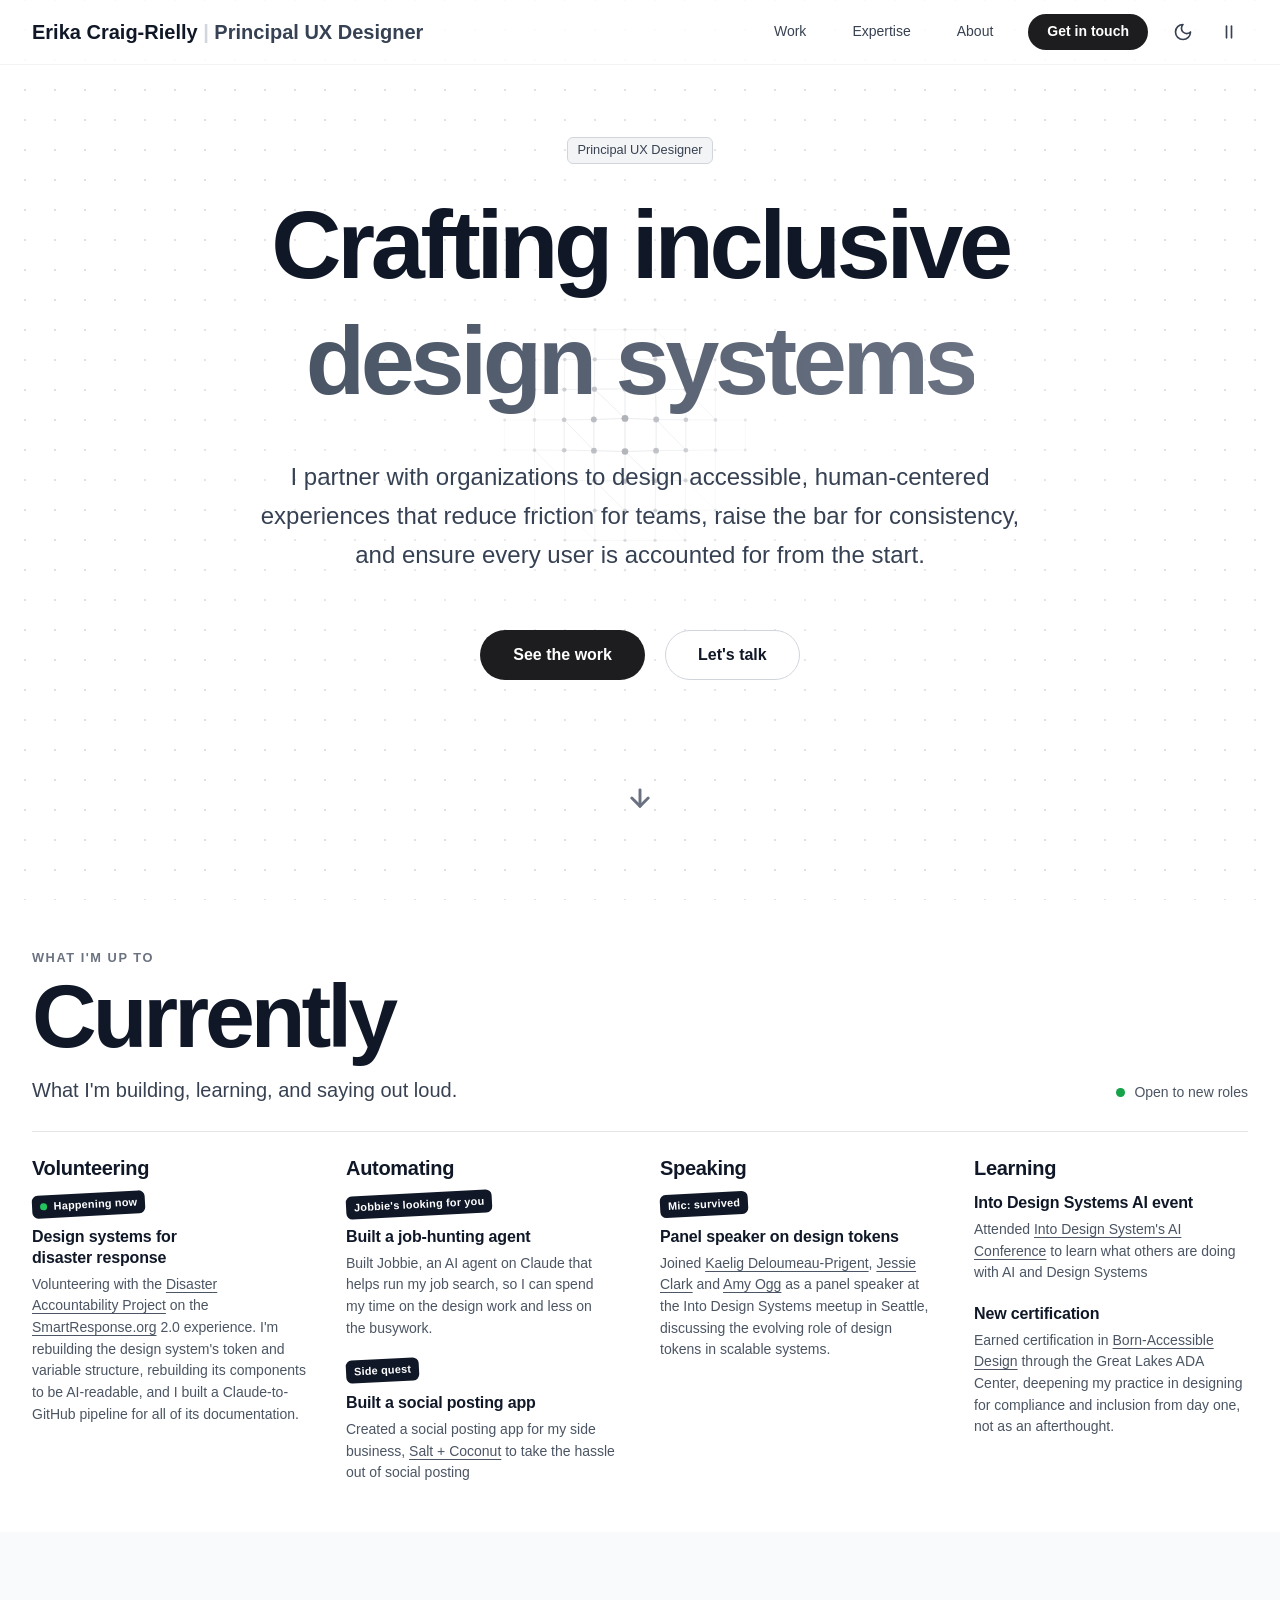
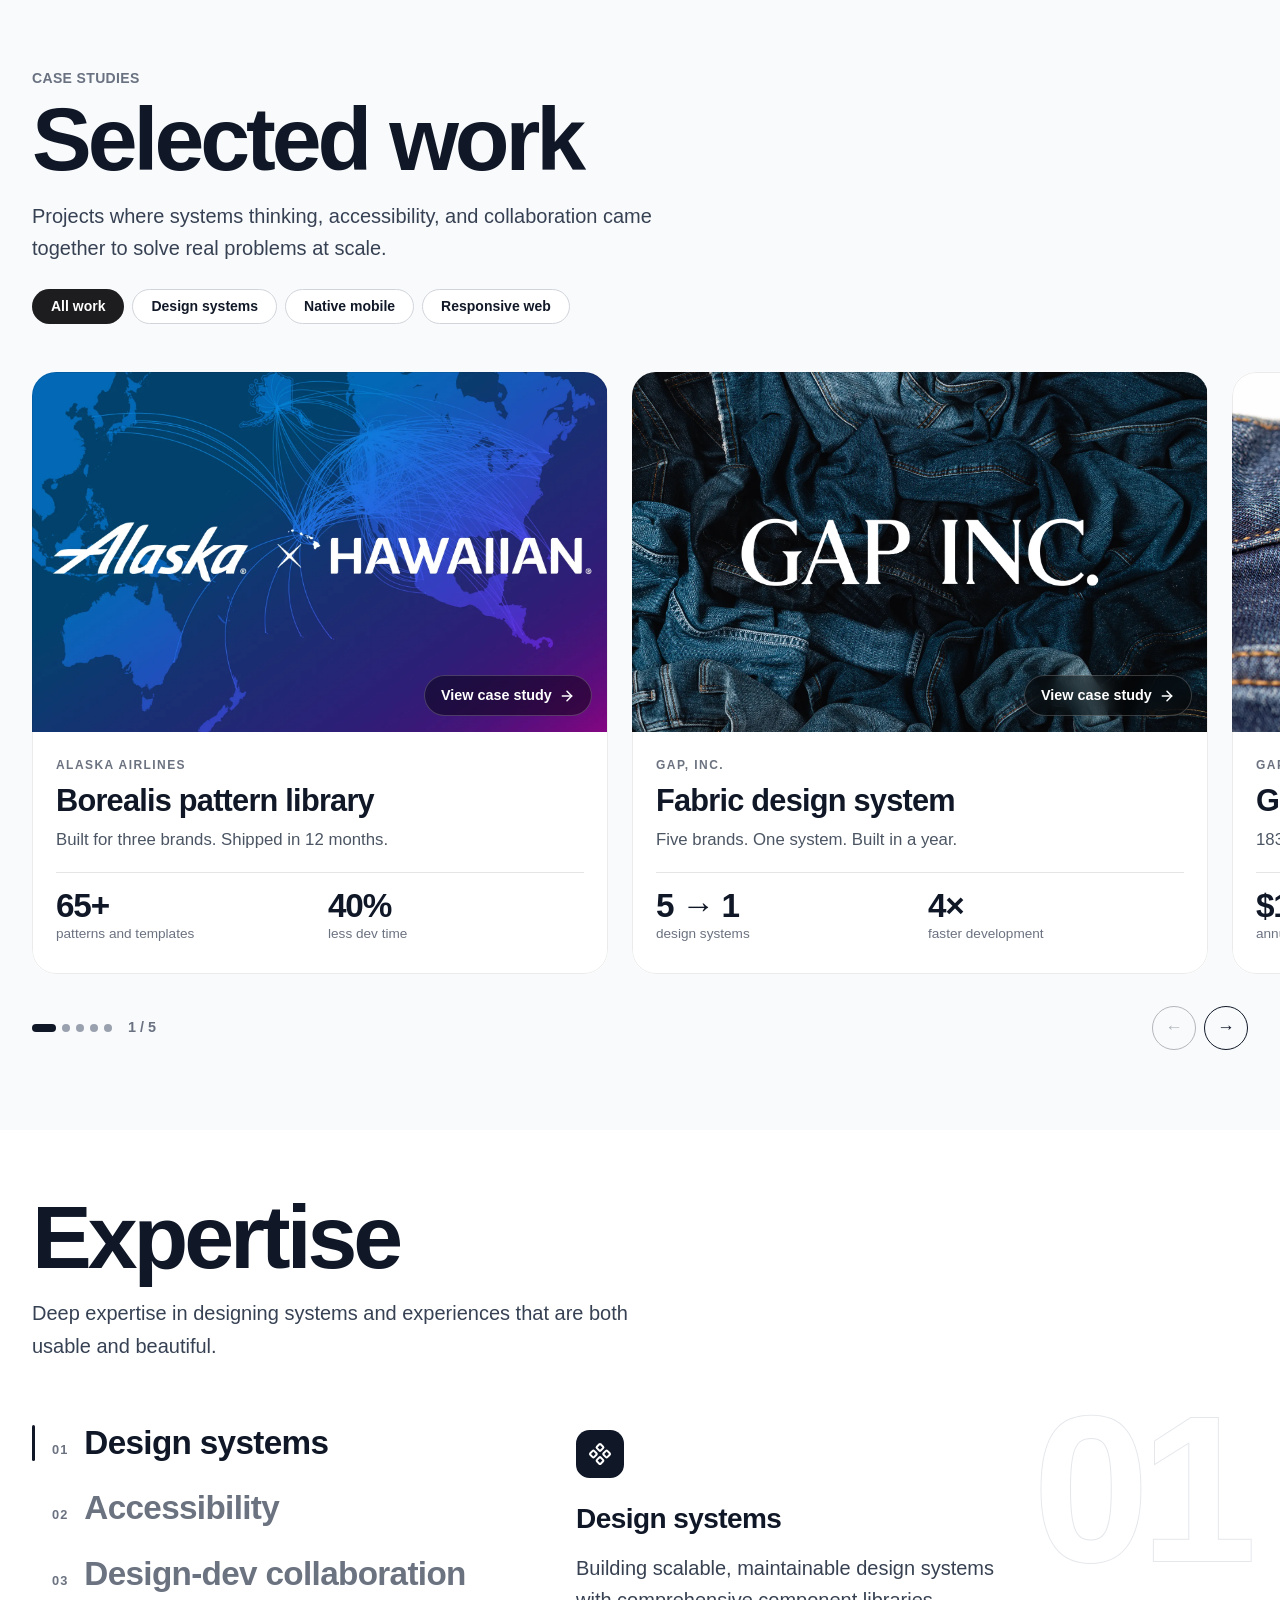
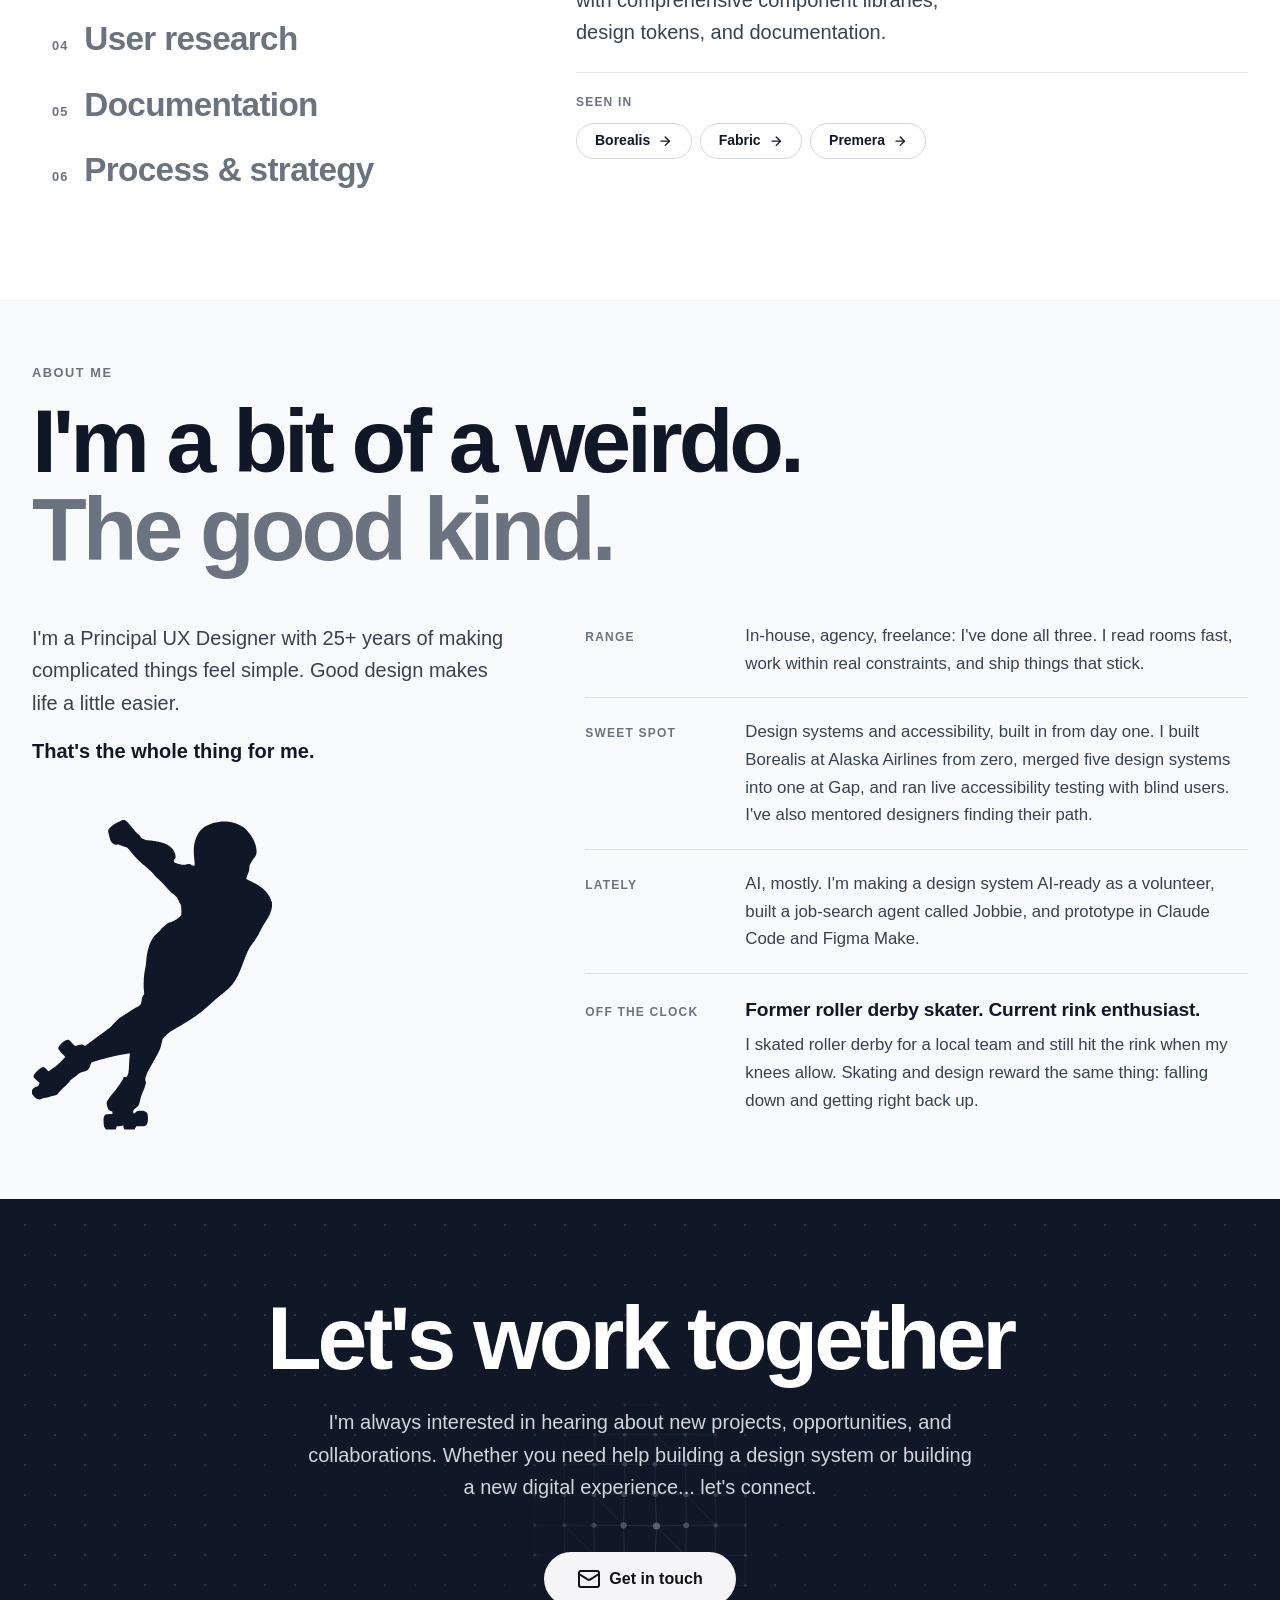
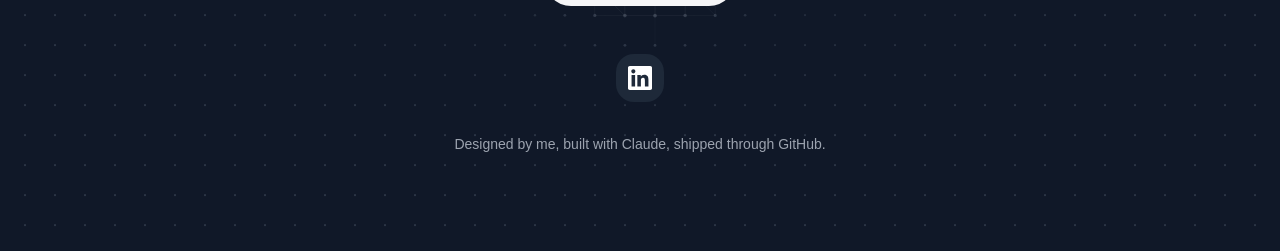
==== commit 76cd0874: "Pagination dots as tight indicators site-wide; Learning last in Currently Co-Authored-By: Claude Opu" ====
--- a/index.html
+++ b/index.html
@@ -1008,6 +1008,13 @@
 <style>/* One hover fade for every button, tab and arrow */
 html body :is(.fs-tab,.fs-tab-n,.xe-tab,.mm-link,.wk-prev,.wk-next,.fs-prev,.fs-next),html body .fs-pager button:is(.fs-prev,.fs-next){transition:background-color .5s cubic-bezier(.22,1,.36,1),border-color .5s cubic-bezier(.22,1,.36,1),color .5s cubic-bezier(.22,1,.36,1),opacity .5s cubic-bezier(.22,1,.36,1)}
 @media (prefers-reduced-motion:reduce){.fs-tab,.fs-tab-n,.xe-tab,.mm-link,.wk-prev,.wk-next,.fs-prev,.fs-next{transition:none!important}}</style>
+<style>/* Pagination dots are position indicators, not controls: tight spacing, no hit area */
+:is(.wk-dots,.fs-dots,.cs-dots,.sh-pager,.sap-pager){gap:6px!important;pointer-events:none;align-items:center}
+:is(.wk-dots,.fs-dots,.cs-dots) button.dot{min-width:0!important;min-height:0!important;padding:0!important;height:auto}
+:is(.wk-dots,.fs-dots,.cs-dots){min-height:44px}
+button.sap-pip,button.sh-pip,button.sap-pip[aria-current=true],button.sh-pip[aria-current=true]{width:auto!important;min-width:0!important;height:8px!important}
+.sh-pager,.sap-pager{min-height:24px}
+</style>
 </head><body>
 
 <div class="progress" aria-hidden="true"></div>
@@ -1048,7 +1055,7 @@
 
 <section id="now" class="py-12 md:py-20 px-6 lg:px-8 pb-8 md:pb-20 bg-white dark:bg-[#0a0f1a] transition-colors duration-300" aria-labelledby="recent-activity-heading"><div class="max-w-7xl mx-auto">
 <div class="sh-head rv-head"><p class="sh-kicker">What I'm up to</p><h2 id="recent-activity-heading" class="sh-h">Currently</h2><div class="sh-intro"><p>What I'm building, learning, and saying out&nbsp;loud.</p><p class="now-sub"><span class="now-live" aria-hidden="true"></span>Open to new roles</p></div></div>
-<ol class="sh-list"><li class="sh-row" style="--i:0"><h3 class="sh-verb">Volunteering</h3><div class="sh-detail"><div class="sh-entry"><span class="sh-aside is-now">Happening now</span><p class="sh-cat">AI + Design Systems</p><p class="sh-title">Design systems for disaster&nbsp;response</p><p class="sh-text">Volunteering with the <a href="https://disasteraccountability.org/what-we-do/" target="_blank" rel="noopener noreferrer" class="text-gray-900 dark:text-[#0a84ff] underline hover:opacity-75 transition-colors rounded">Disaster Accountability Project</a> on the <a href="https://www.smartresponse.org/" target="_blank" rel="noopener noreferrer" class="text-gray-900 dark:text-[#0a84ff] underline hover:opacity-75 transition-colors rounded">SmartResponse.org</a> 2.0 experience. I'm rebuilding the design system's token and variable structure, rebuilding its components to be AI-readable, and I built a Claude-to-GitHub pipeline for all of its documentation.</p></div></div></li><li class="sh-row" style="--i:1"><h3 class="sh-verb">Automating</h3><div class="sh-detail"><div class="sh-entry"><span class="sh-aside">Jobbie's looking for you</span><p class="sh-cat">AI + UX</p><p class="sh-title">Built a job-hunting&nbsp;agent</p><p class="sh-text">Built Jobbie, an AI agent on Claude that helps run my job search, so I can spend my time on the design work and less on the busywork.</p></div><div class="sh-entry"><span class="sh-aside">Side quest</span><p class="sh-cat">AI + UX</p><p class="sh-title">Built a social posting&nbsp;app</p><p class="sh-text">Created a social posting app for my side business, <a href="https://saltandcoconut.etsy.com" target="_blank" rel="noopener noreferrer" class="text-gray-900 dark:text-[#0a84ff] underline hover:opacity-75 transition-colors rounded">Salt + Coconut</a> to take the hassle out of social posting</p></div></div></li><li class="sh-row" style="--i:2"><h3 class="sh-verb">Learning</h3><div class="sh-detail"><div class="sh-entry"><p class="sh-cat">Learning</p><p class="sh-title">Into Design Systems AI&nbsp;event</p><p class="sh-text">Attended <a href="https://www.intodesignsystems.com/agenda" target="_blank" rel="noopener noreferrer" class="text-gray-900 dark:text-[#0a84ff] underline hover:opacity-75 transition-colors rounded">Into Design System's AI Conference</a> to learn what others are doing with AI and Design Systems</p></div><div class="sh-entry"><p class="sh-cat">Accessibility</p><p class="sh-title">New&nbsp;certification</p><p class="sh-text">Earned certification in <a href="https://adata.org/event/born-accessible-design-approach-cost-effective-inclusive-compliant" target="_blank" rel="noopener noreferrer" class="text-gray-900 dark:text-[#0a84ff] underline hover:opacity-75 transition-colors rounded">Born-Accessible Design</a> through the Great Lakes ADA Center, deepening my practice in designing for compliance and inclusion from day one, not as an afterthought.</p></div></div></li><!-- Tinkering row removed: <div class="sh-detail"><div class="sh-entry"><p class="sh-cat">AI + Design Systems</p><p class="sh-title">Connected Claude to my design&nbsp;system</p><p class="sh-text">Explored how AI tools like <a href="https://claude.com/product/claude-code" target="_blank" rel="noopener noreferrer" class="text-gray-900 dark:text-[#0a84ff] underline hover:opacity-75 transition-colors rounded">ClaudeCode</a> intersect with design system infrastructure, prototyping workflows that prepare systems for an AI-augmented future. --><li class="sh-row" style="--i:4"><h3 class="sh-verb">Speaking</h3><div class="sh-detail"><div class="sh-entry"><span class="sh-aside">Mic: survived</span><p class="sh-cat">UX Community</p><p class="sh-title">Panel speaker on design&nbsp;tokens</p><p class="sh-text">Joined <a href="https://www.linkedin.com/in/kaelig/" target="_blank" rel="noopener noreferrer" class="text-gray-900 dark:text-[#0a84ff] underline hover:opacity-75 transition-colors rounded">Kaelig Deloumeau-Prigent</a>, <a href="https://www.linkedin.com/in/gearsandcode/" target="_blank" rel="noopener noreferrer" class="text-gray-900 dark:text-[#0a84ff] underline hover:opacity-75 transition-colors rounded">Jessie Clark</a> and <a href="https://www.linkedin.com/in/amyogg/" target="_blank" rel="noopener noreferrer" class="text-gray-900 dark:text-[#0a84ff] underline hover:opacity-75 transition-colors rounded">Amy Ogg</a> as a panel speaker at the Into Design Systems meetup in Seattle, discussing the evolving role of design tokens in scalable systems.</p></div></div></li></ol>
+<ol class="sh-list"><li class="sh-row" style="--i:0"><h3 class="sh-verb">Volunteering</h3><div class="sh-detail"><div class="sh-entry"><span class="sh-aside is-now">Happening now</span><p class="sh-cat">AI + Design Systems</p><p class="sh-title">Design systems for disaster&nbsp;response</p><p class="sh-text">Volunteering with the <a href="https://disasteraccountability.org/what-we-do/" target="_blank" rel="noopener noreferrer" class="text-gray-900 dark:text-[#0a84ff] underline hover:opacity-75 transition-colors rounded">Disaster Accountability Project</a> on the <a href="https://www.smartresponse.org/" target="_blank" rel="noopener noreferrer" class="text-gray-900 dark:text-[#0a84ff] underline hover:opacity-75 transition-colors rounded">SmartResponse.org</a> 2.0 experience. I'm rebuilding the design system's token and variable structure, rebuilding its components to be AI-readable, and I built a Claude-to-GitHub pipeline for all of its documentation.</p></div></div></li><li class="sh-row" style="--i:1"><h3 class="sh-verb">Automating</h3><div class="sh-detail"><div class="sh-entry"><span class="sh-aside">Jobbie's looking for you</span><p class="sh-cat">AI + UX</p><p class="sh-title">Built a job-hunting&nbsp;agent</p><p class="sh-text">Built Jobbie, an AI agent on Claude that helps run my job search, so I can spend my time on the design work and less on the busywork.</p></div><div class="sh-entry"><span class="sh-aside">Side quest</span><p class="sh-cat">AI + UX</p><p class="sh-title">Built a social posting&nbsp;app</p><p class="sh-text">Created a social posting app for my side business, <a href="https://saltandcoconut.etsy.com" target="_blank" rel="noopener noreferrer" class="text-gray-900 dark:text-[#0a84ff] underline hover:opacity-75 transition-colors rounded">Salt + Coconut</a> to take the hassle out of social posting</p></div></div></li><!-- Tinkering row removed: <div class="sh-detail"><div class="sh-entry"><p class="sh-cat">AI + Design Systems</p><p class="sh-title">Connected Claude to my design&nbsp;system</p><p class="sh-text">Explored how AI tools like <a href="https://claude.com/product/claude-code" target="_blank" rel="noopener noreferrer" class="text-gray-900 dark:text-[#0a84ff] underline hover:opacity-75 transition-colors rounded">ClaudeCode</a> intersect with design system infrastructure, prototyping workflows that prepare systems for an AI-augmented future. --><li class="sh-row" style="--i:2"><h3 class="sh-verb">Speaking</h3><div class="sh-detail"><div class="sh-entry"><span class="sh-aside">Mic: survived</span><p class="sh-cat">UX Community</p><p class="sh-title">Panel speaker on design&nbsp;tokens</p><p class="sh-text">Joined <a href="https://www.linkedin.com/in/kaelig/" target="_blank" rel="noopener noreferrer" class="text-gray-900 dark:text-[#0a84ff] underline hover:opacity-75 transition-colors rounded">Kaelig Deloumeau-Prigent</a>, <a href="https://www.linkedin.com/in/gearsandcode/" target="_blank" rel="noopener noreferrer" class="text-gray-900 dark:text-[#0a84ff] underline hover:opacity-75 transition-colors rounded">Jessie Clark</a> and <a href="https://www.linkedin.com/in/amyogg/" target="_blank" rel="noopener noreferrer" class="text-gray-900 dark:text-[#0a84ff] underline hover:opacity-75 transition-colors rounded">Amy Ogg</a> as a panel speaker at the Into Design Systems meetup in Seattle, discussing the evolving role of design tokens in scalable systems.</p></div></div></li><li class="sh-row" style="--i:3"><h3 class="sh-verb">Learning</h3><div class="sh-detail"><div class="sh-entry"><p class="sh-cat">Learning</p><p class="sh-title">Into Design Systems AI&nbsp;event</p><p class="sh-text">Attended <a href="https://www.intodesignsystems.com/agenda" target="_blank" rel="noopener noreferrer" class="text-gray-900 dark:text-[#0a84ff] underline hover:opacity-75 transition-colors rounded">Into Design System's AI Conference</a> to learn what others are doing with AI and Design Systems</p></div><div class="sh-entry"><p class="sh-cat">Accessibility</p><p class="sh-title">New&nbsp;certification</p><p class="sh-text">Earned certification in <a href="https://adata.org/event/born-accessible-design-approach-cost-effective-inclusive-compliant" target="_blank" rel="noopener noreferrer" class="text-gray-900 dark:text-[#0a84ff] underline hover:opacity-75 transition-colors rounded">Born-Accessible Design</a> through the Great Lakes ADA Center, deepening my practice in designing for compliance and inclusion from day one, not as an afterthought.</p></div></div></li></ol>
 </div></section>
 
 <section id="work" class="pt-16 md:pt-24 pb-20 md:pb-28 bg-gray-50 dark:bg-gray-800 transition-colors duration-300" aria-labelledby="work-heading">
@@ -1578,4 +1585,8 @@
   });
   addEventListener('resize', sync); addEventListener('load', sync); sync();
 })();</script>
+<script>/* Dots are indicators only: arrows, counters, swipe and keyboard scrolling do the navigating */
+(()=>{const sel='.wk-dots,.fs-dots,.cs-dots,.sh-pager,.sap-pager';
+const apply=()=>document.querySelectorAll(sel).forEach(el=>{if(el.inert)return;el.inert=true;el.setAttribute('aria-hidden','true');el.removeAttribute('role');el.removeAttribute('aria-label')});
+apply();addEventListener('load',apply);new MutationObserver(apply).observe(document.body,{childList:true,subtree:true});})();</script>
 </body></html>
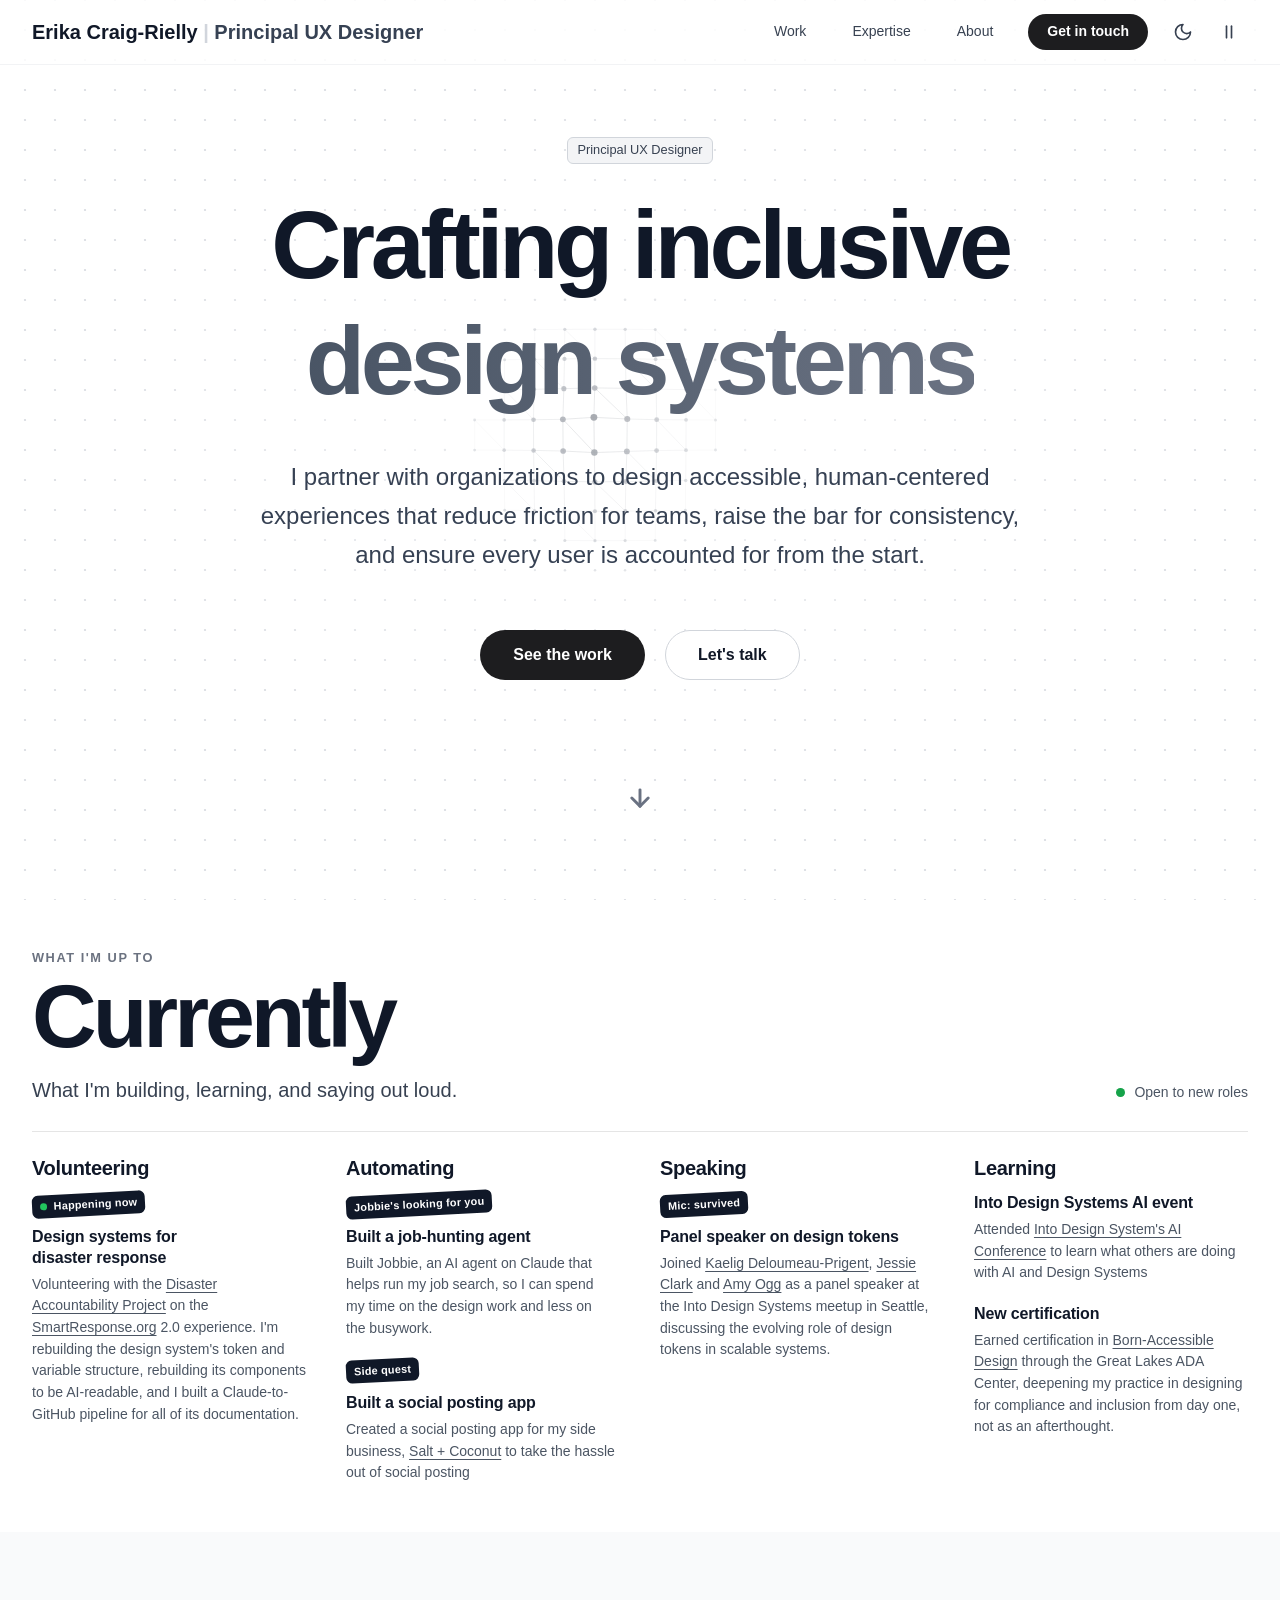
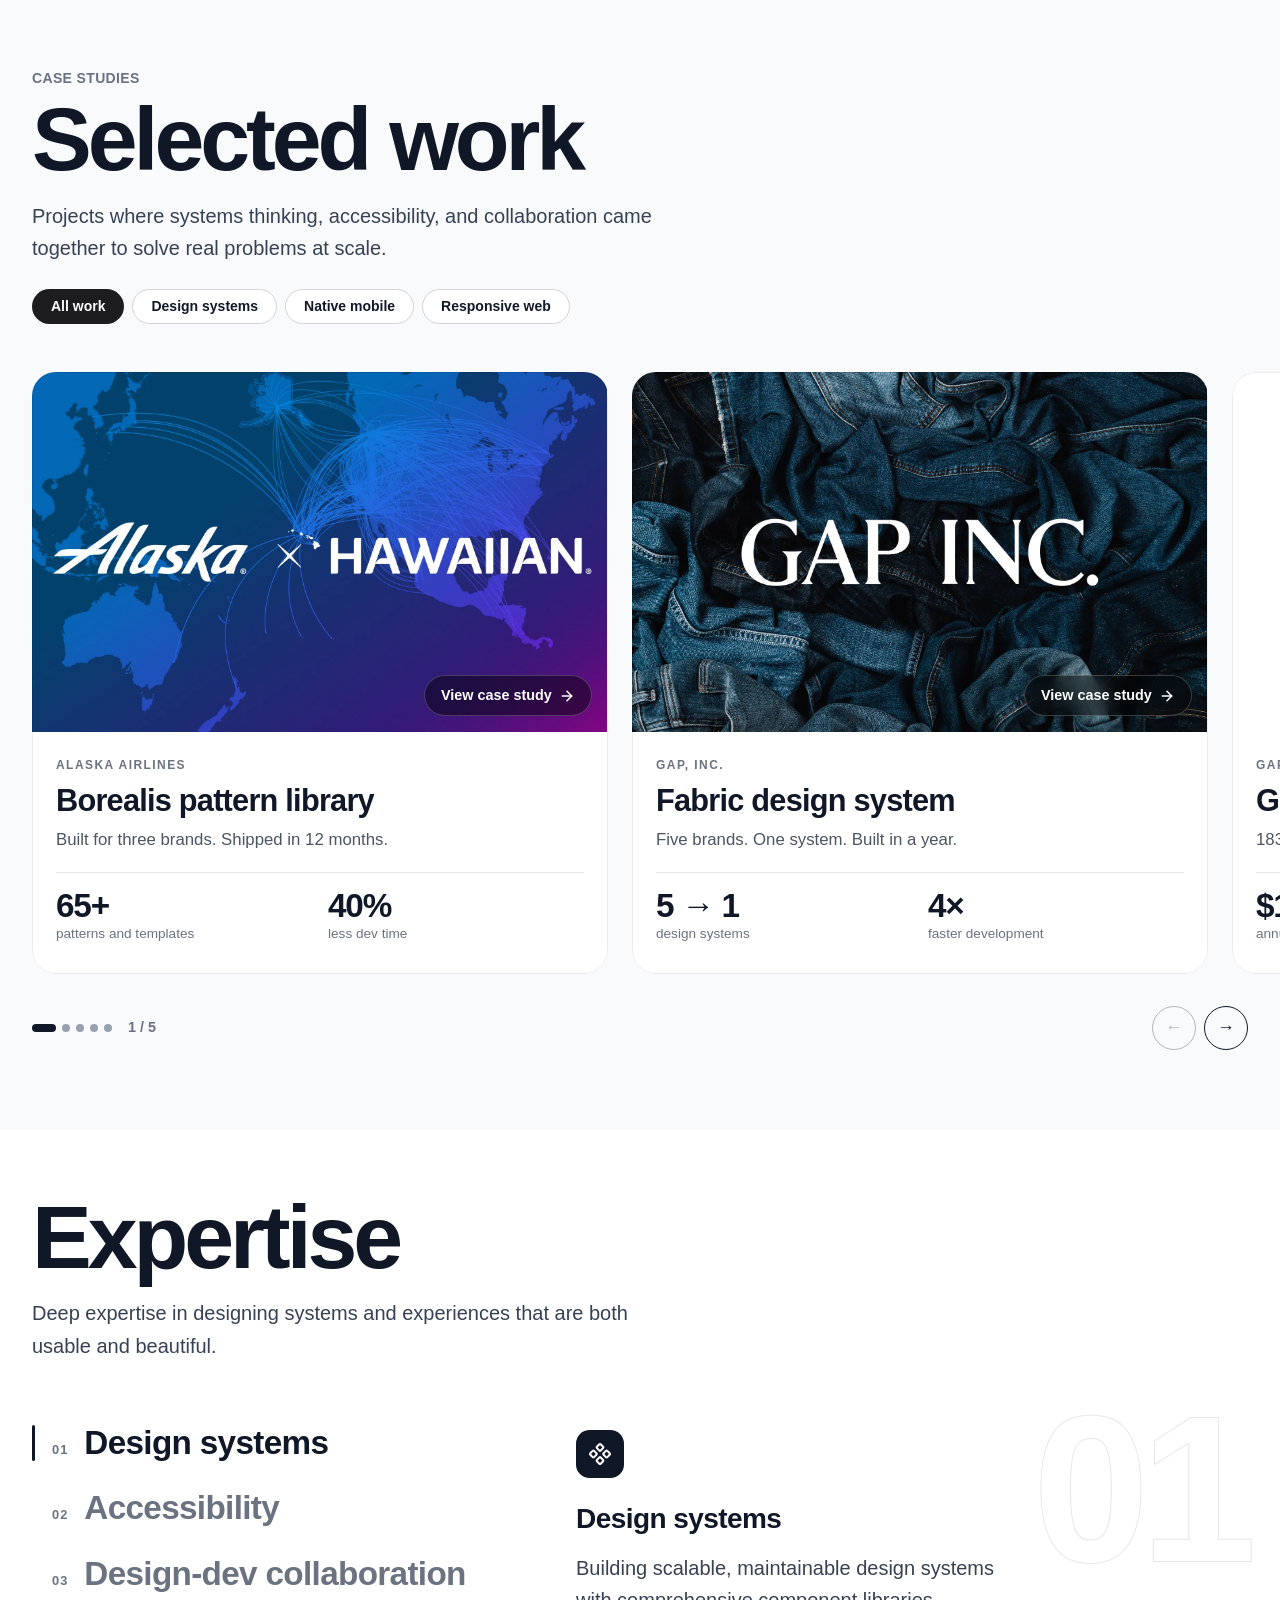
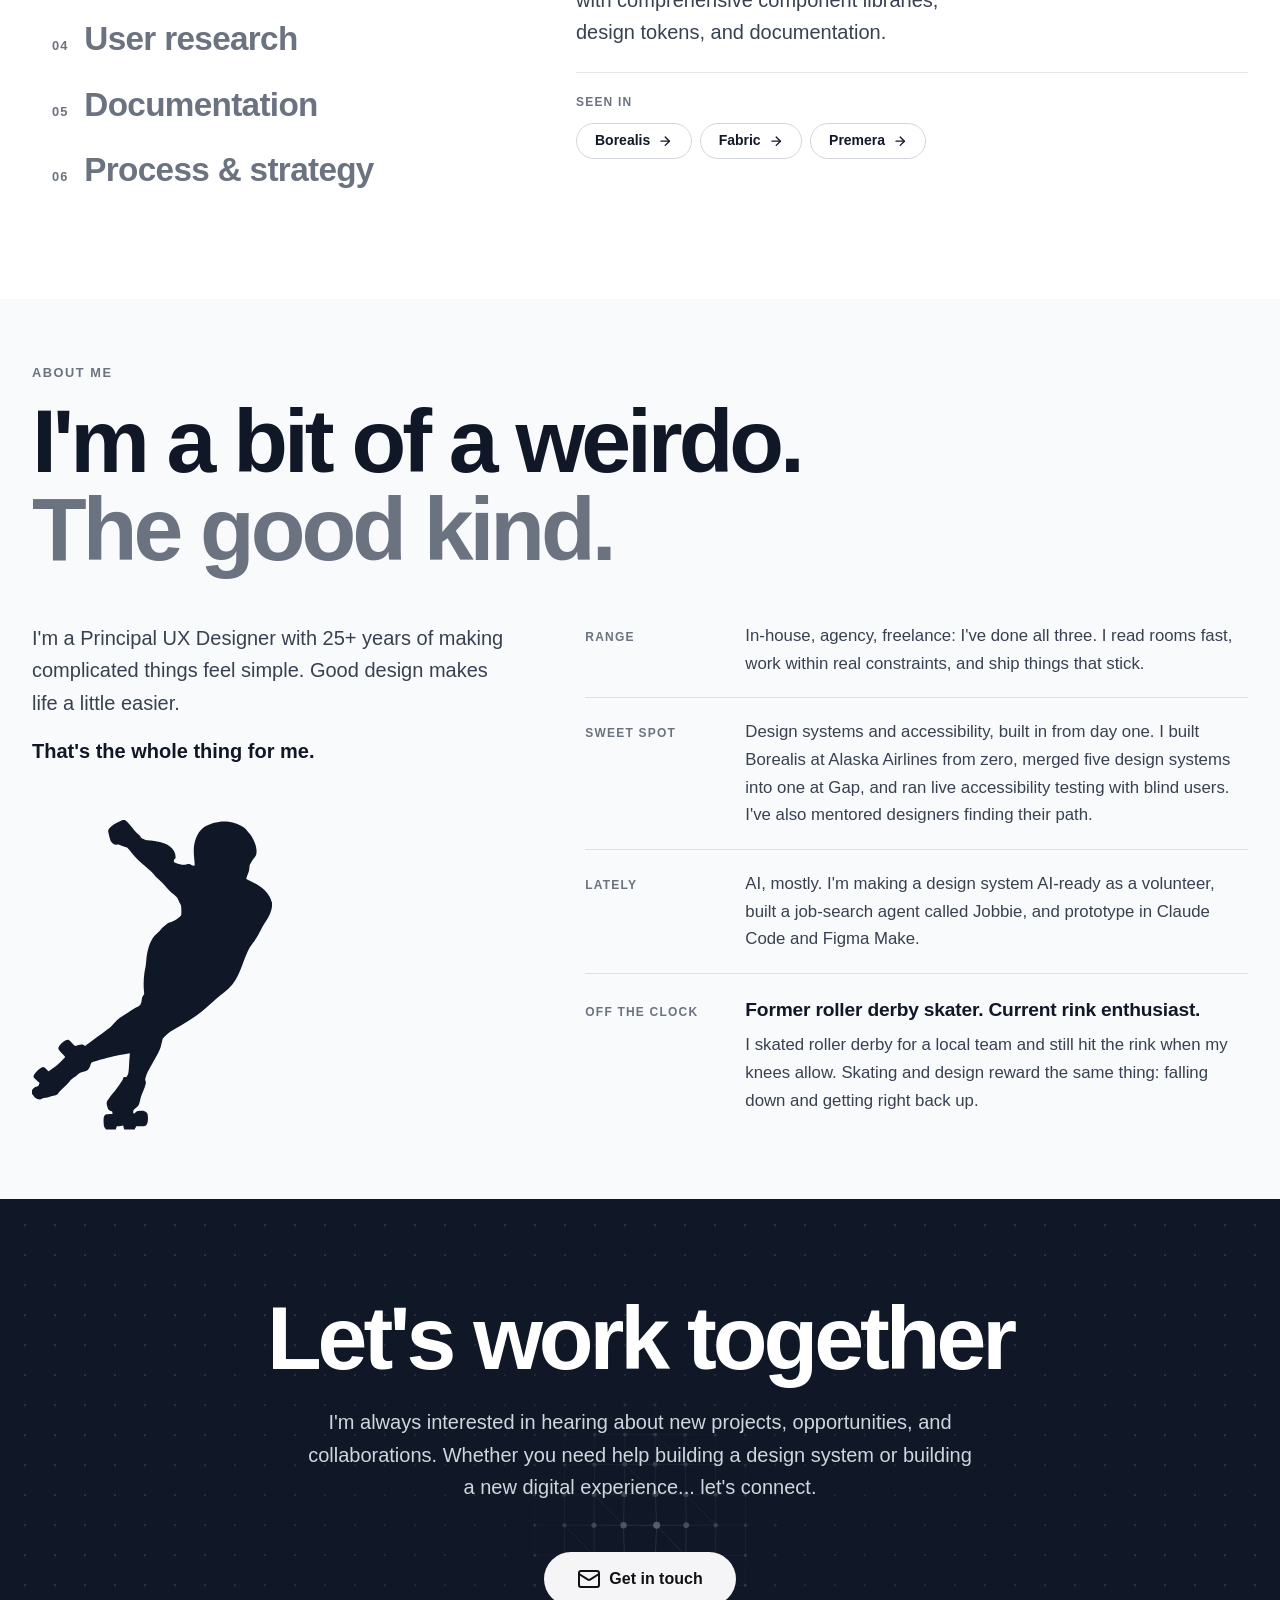
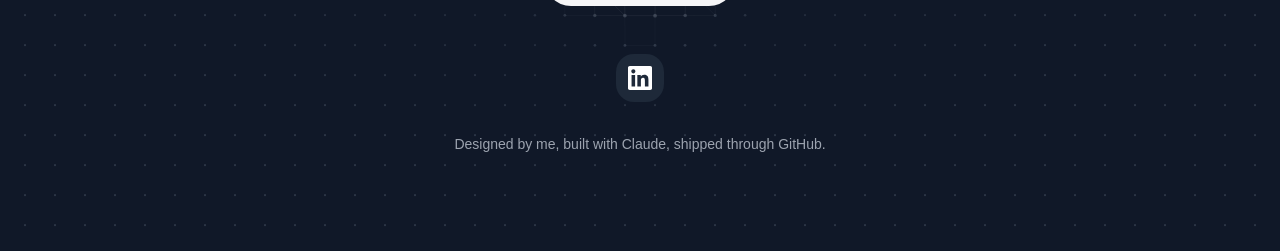
==== commit ac3a2705: "Add light/dark favicon, share images, per-page descriptions, sitemap and robots.txt Co-Authored-By: " ====
--- a/index.html
+++ b/index.html
@@ -2,10 +2,25 @@
 <title>Erika Craig-Rielly Portfolio</title>
 <meta name="description" content="Seattle-based Principal UX Designer with 25+ years of experience. Design systems, responsive web, native mobile, accessibility, and AI workflows.">
 <link rel="canonical" href="https://molecularleveldesigns.com/">
+<meta property="og:site_name" content="Erika Craig-Rielly">
 <meta property="og:type" content="website">
 <meta property="og:url" content="https://molecularleveldesigns.com/">
 <meta property="og:title" content="Erika Craig-Rielly | Principal UX Designer">
 <meta property="og:description" content="Seattle-based Principal UX Designer with 25+ years of experience. Design systems, responsive web, native mobile, accessibility, and AI workflows.">
+<meta property="og:image" content="https://molecularleveldesigns.com/og-home.jpg">
+<meta property="og:image:width" content="1200">
+<meta property="og:image:height" content="630">
+<meta property="og:image:alt" content="Erika Craig-Rielly | Principal UX Designer">
+<meta name="twitter:card" content="summary_large_image">
+<meta name="twitter:title" content="Erika Craig-Rielly | Principal UX Designer">
+<meta name="twitter:description" content="Seattle-based Principal UX Designer with 25+ years of experience. Design systems, responsive web, native mobile, accessibility, and AI workflows.">
+<meta name="twitter:image" content="https://molecularleveldesigns.com/og-home.jpg">
+<meta name="theme-color" content="#ffffff" media="(prefers-color-scheme: light)">
+<meta name="theme-color" content="#0a0f1a" media="(prefers-color-scheme: dark)">
+<link rel="icon" href="favicon.svg" type="image/svg+xml">
+<link rel="icon" href="favicon-32.png" sizes="32x32" type="image/png">
+<link rel="alternate icon" href="favicon.ico" sizes="any">
+<link rel="apple-touch-icon" href="apple-touch-icon.png">
 <link rel="stylesheet" href="site.css">
 <script>
 /* Pick light/dark before first paint. The viewer's data-theme wins; otherwise follow the OS. */
